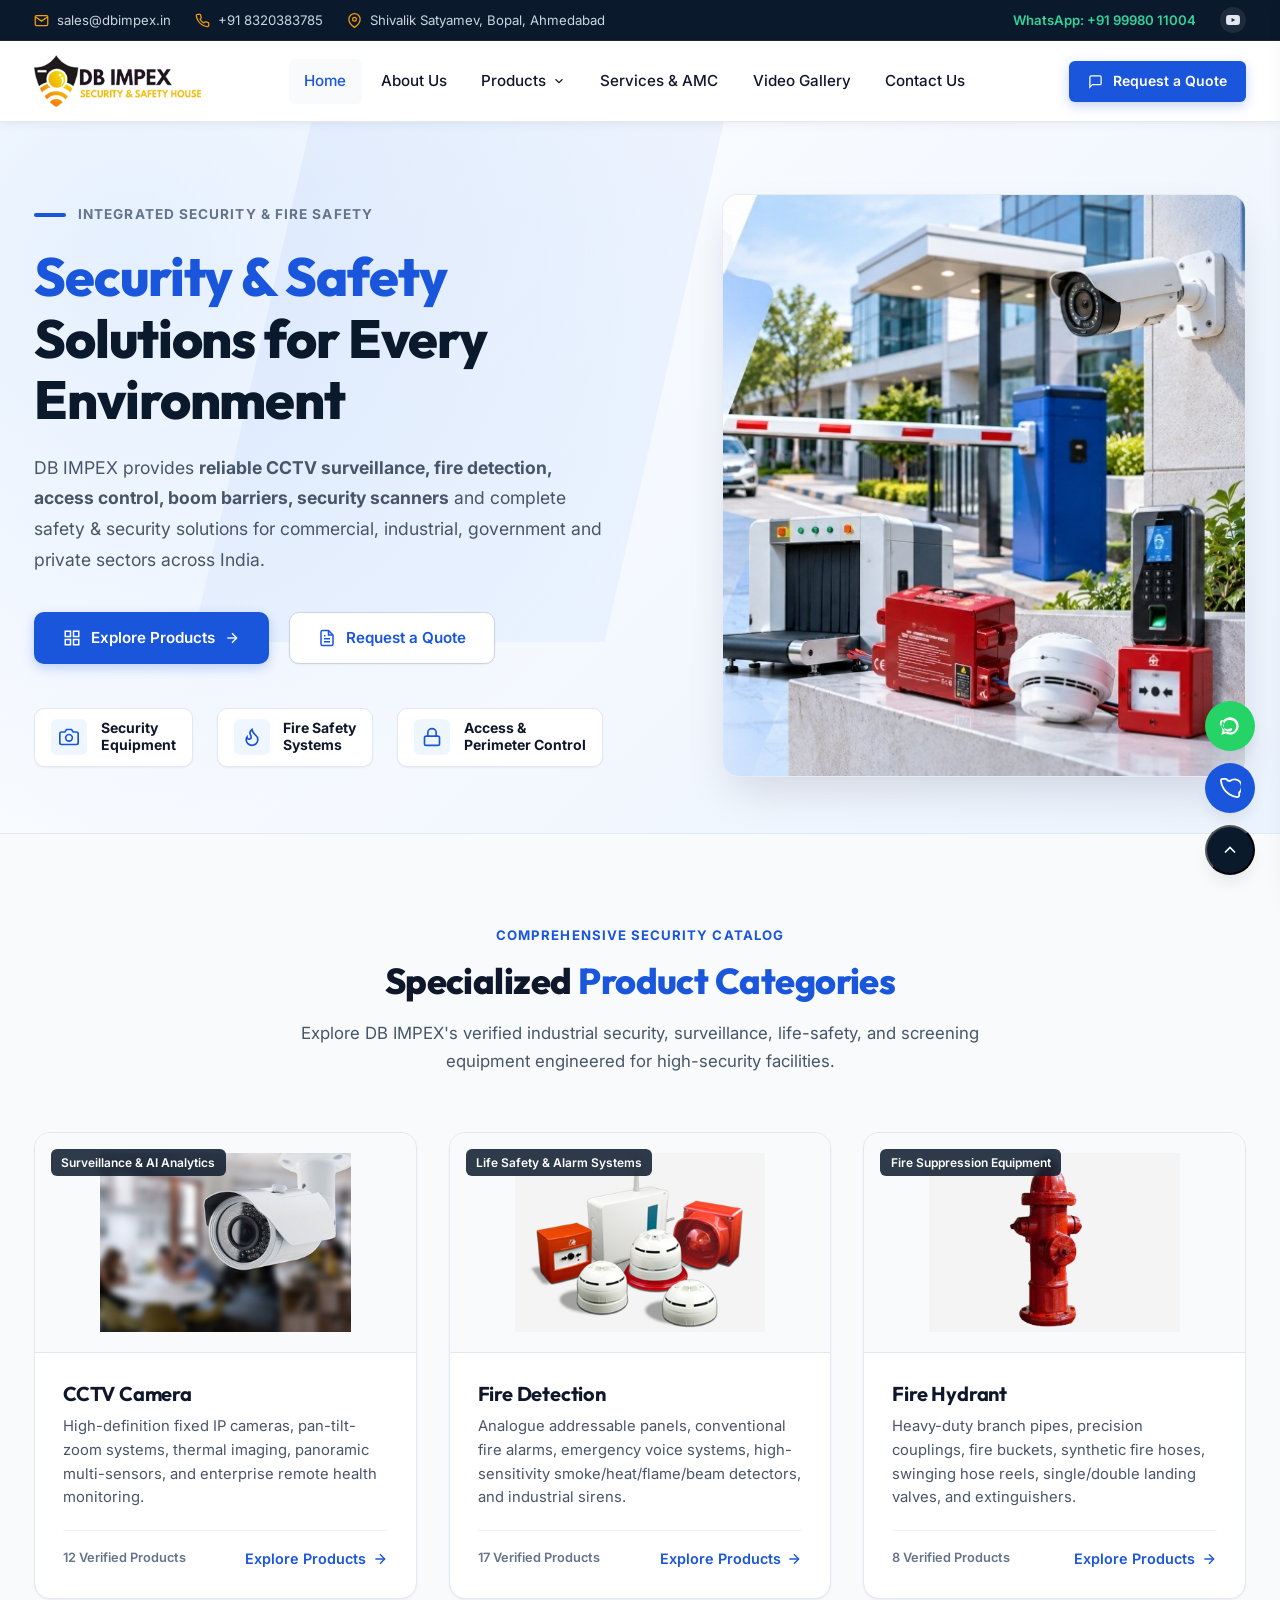
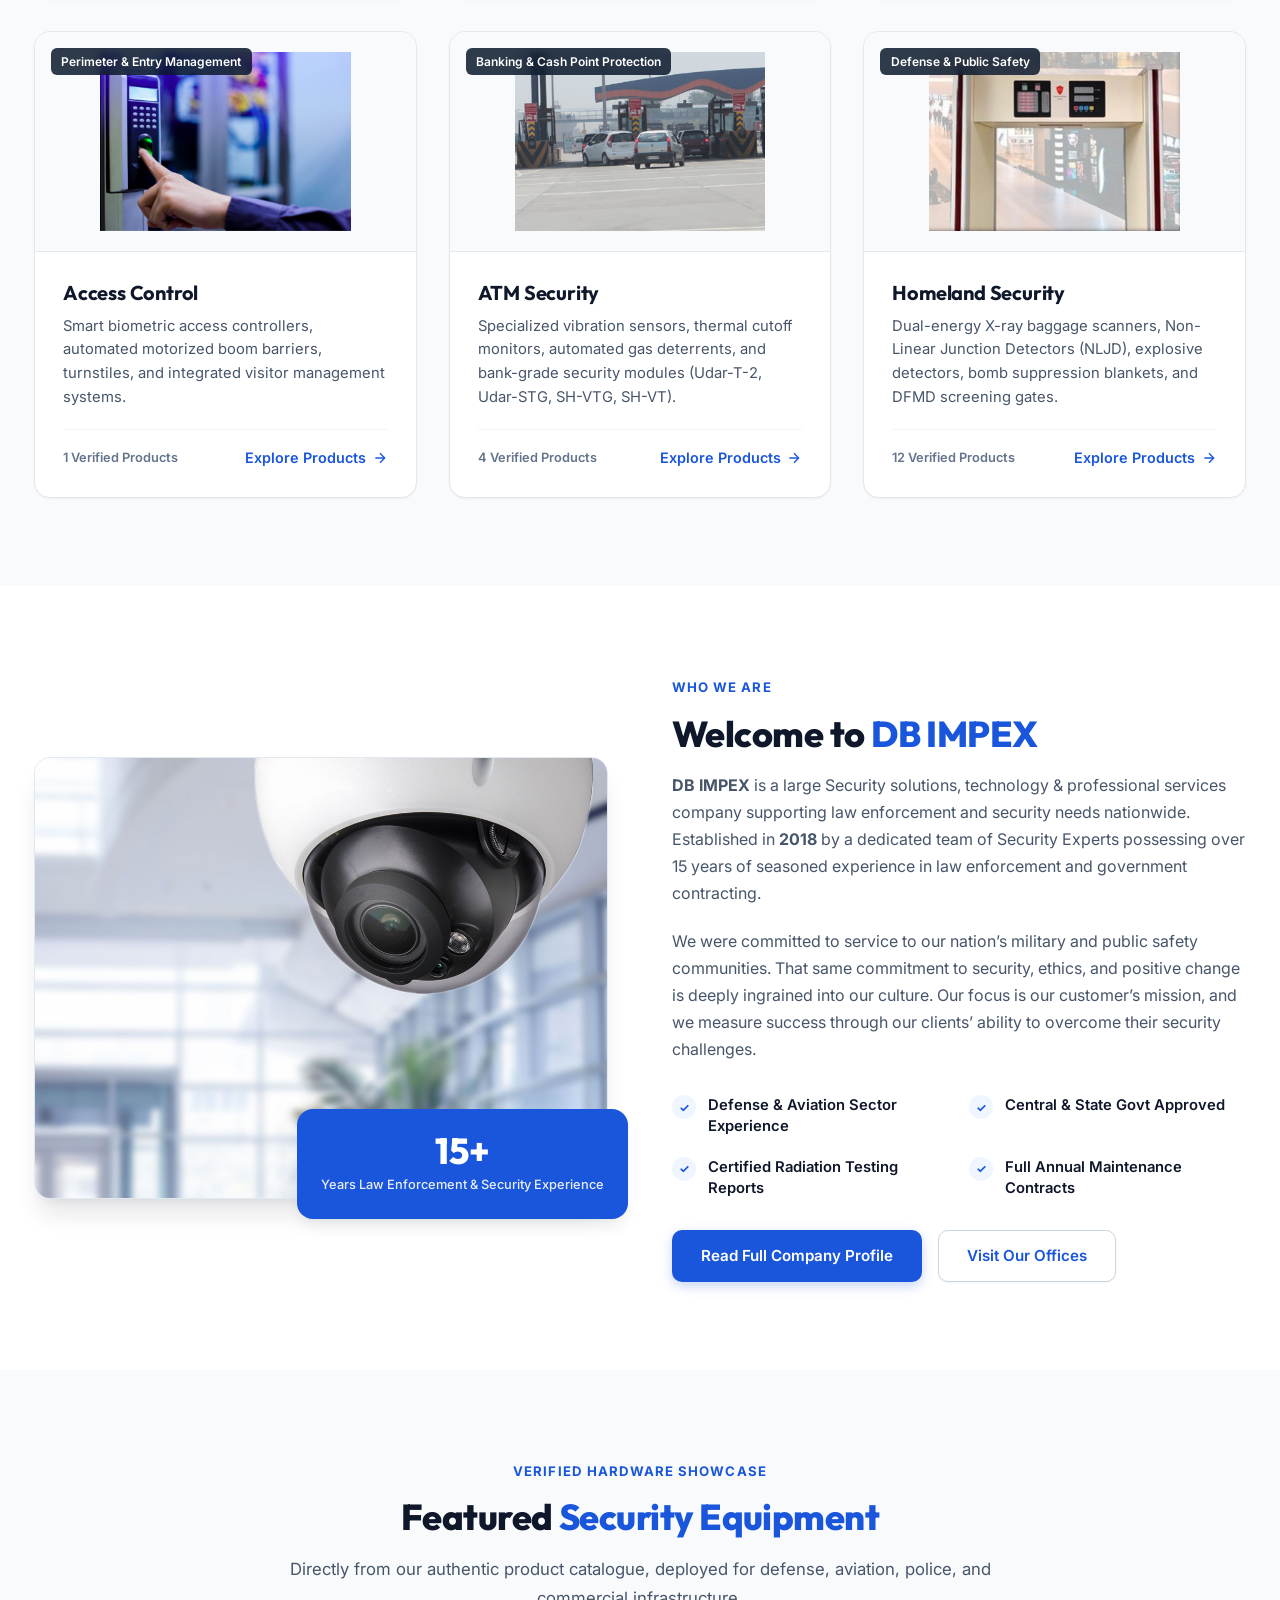
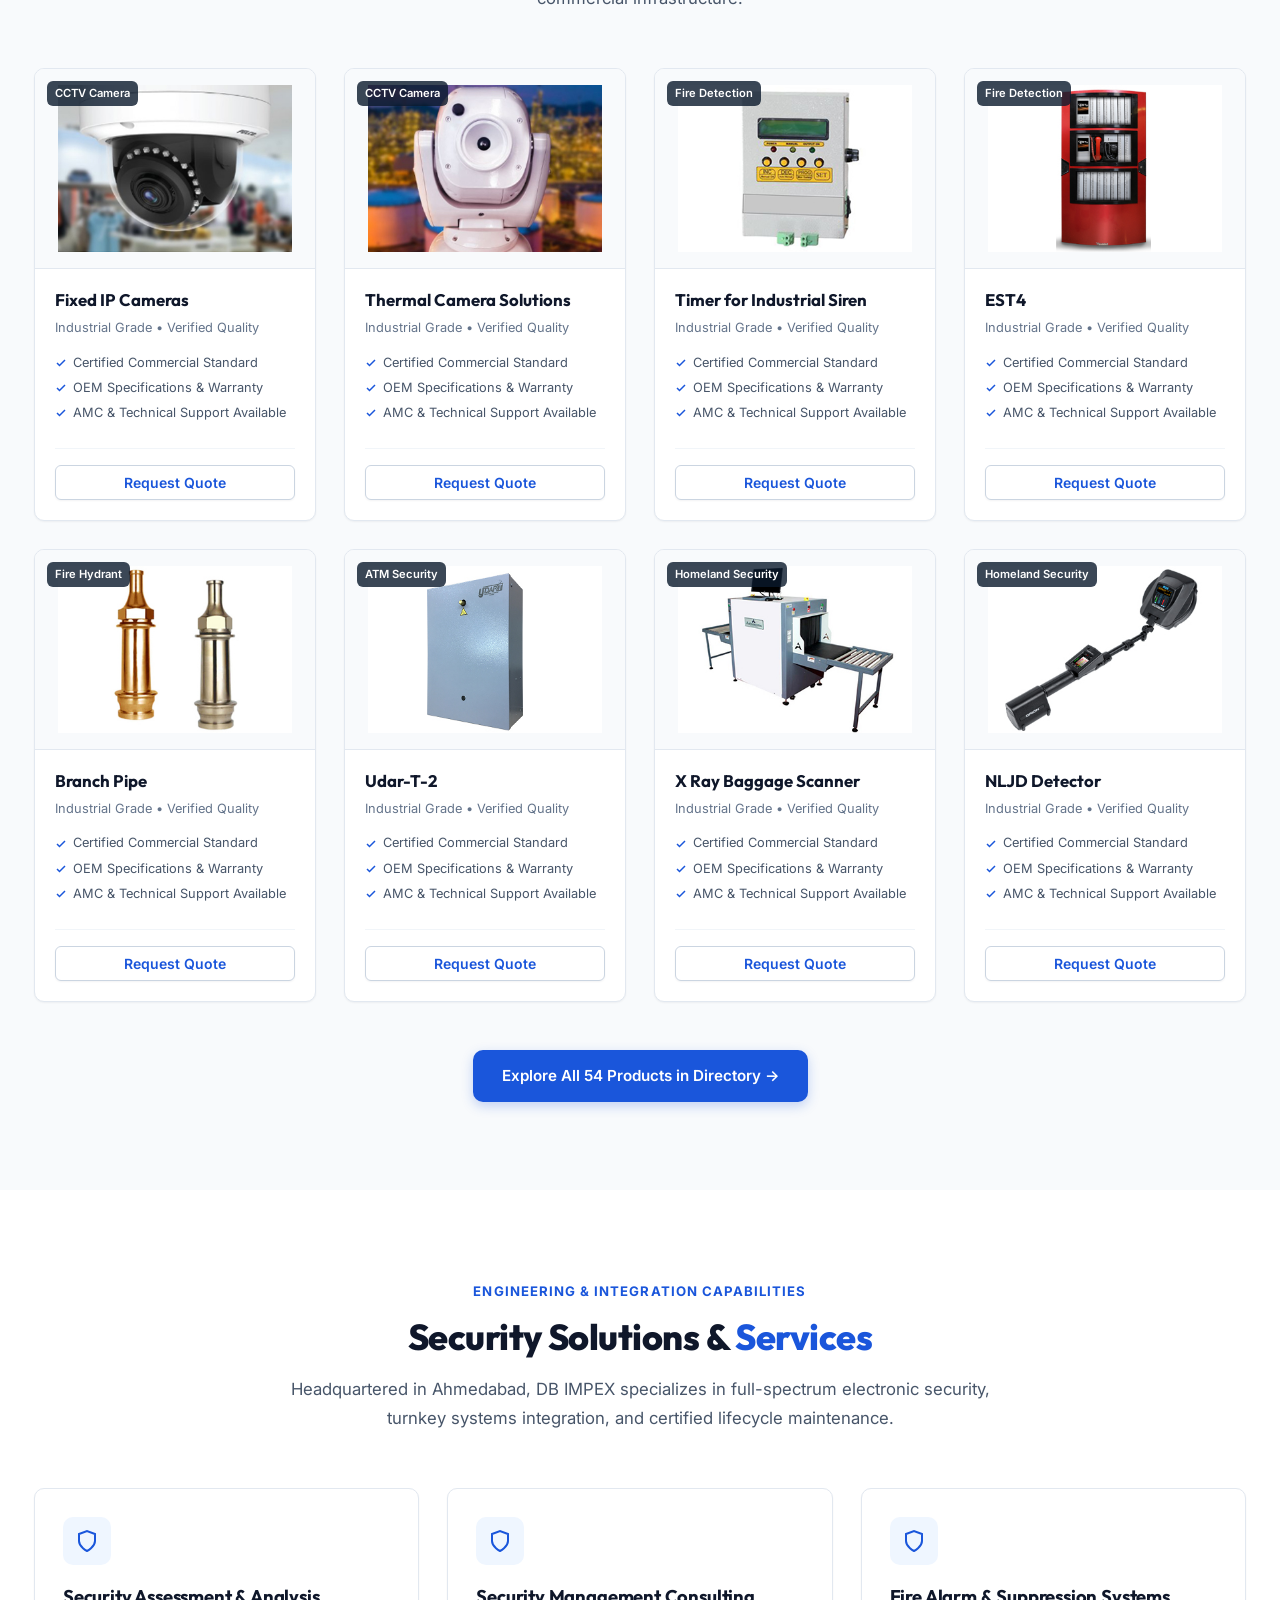
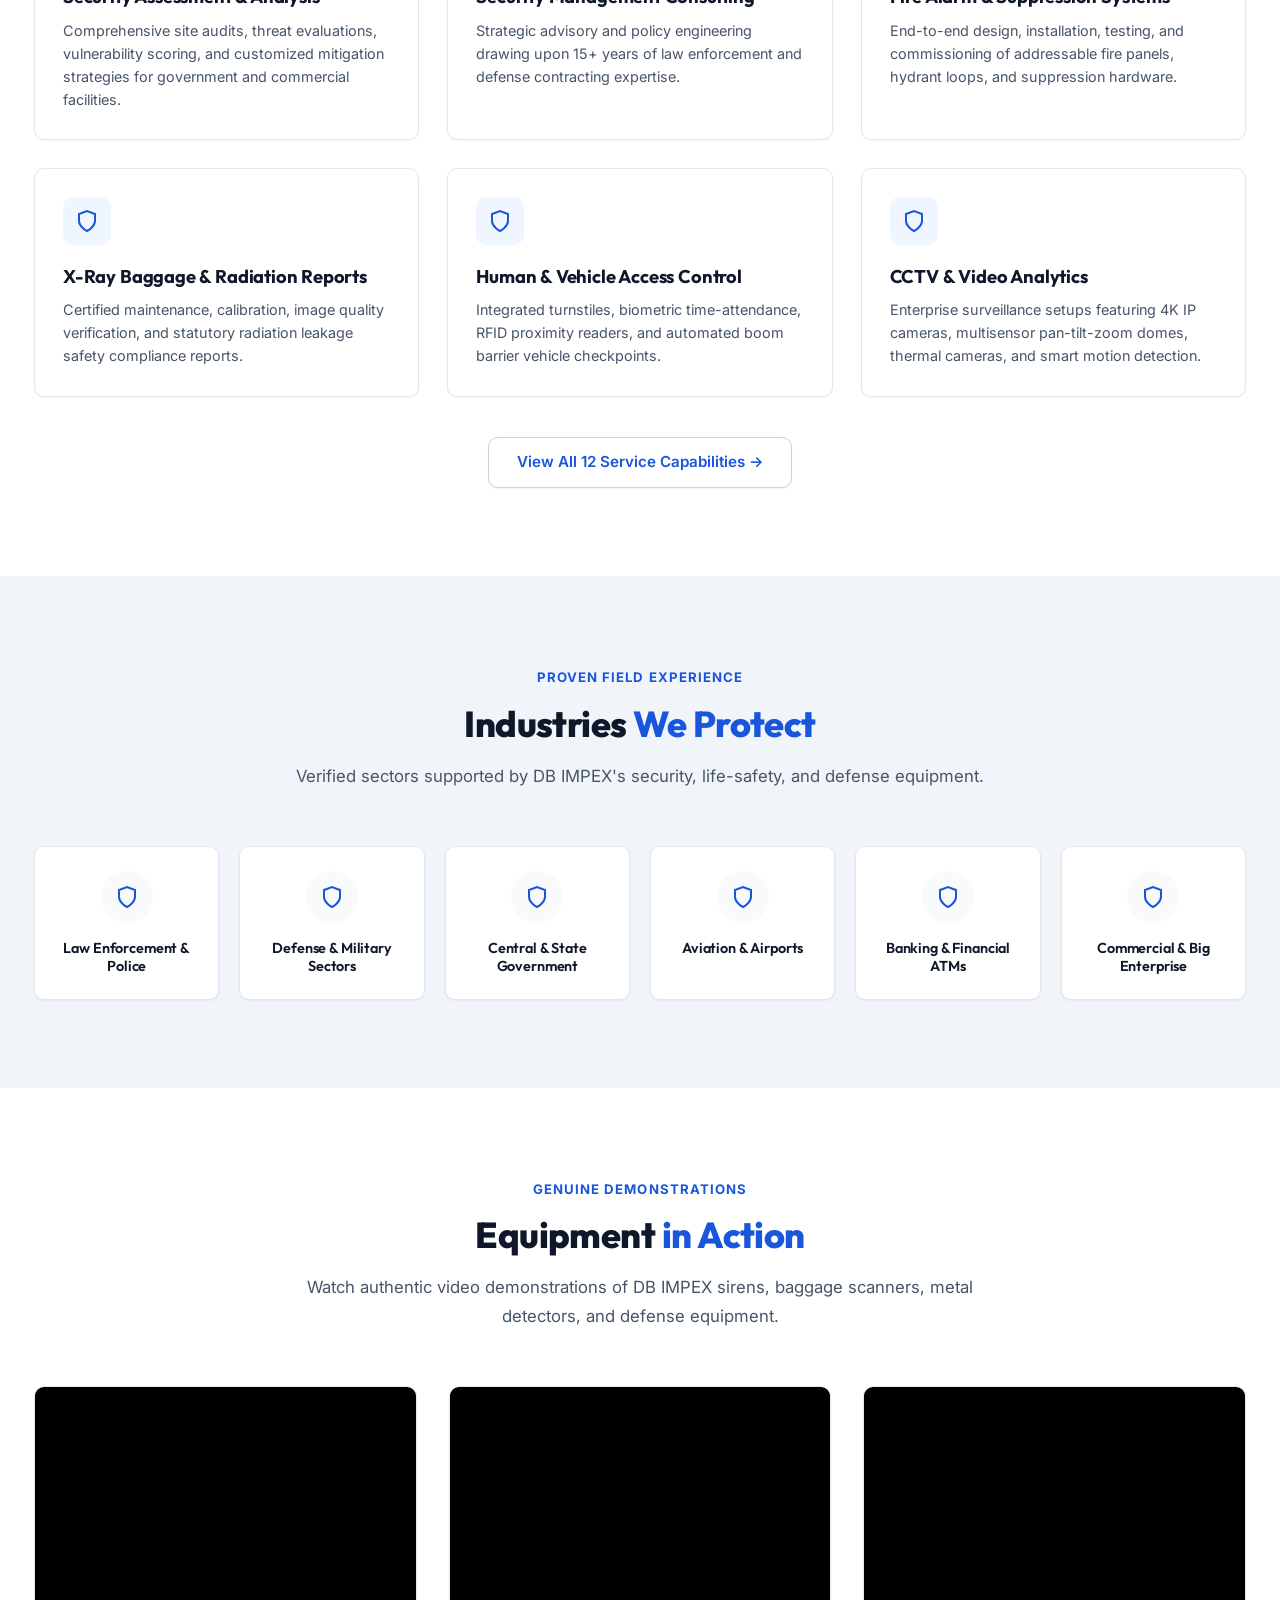
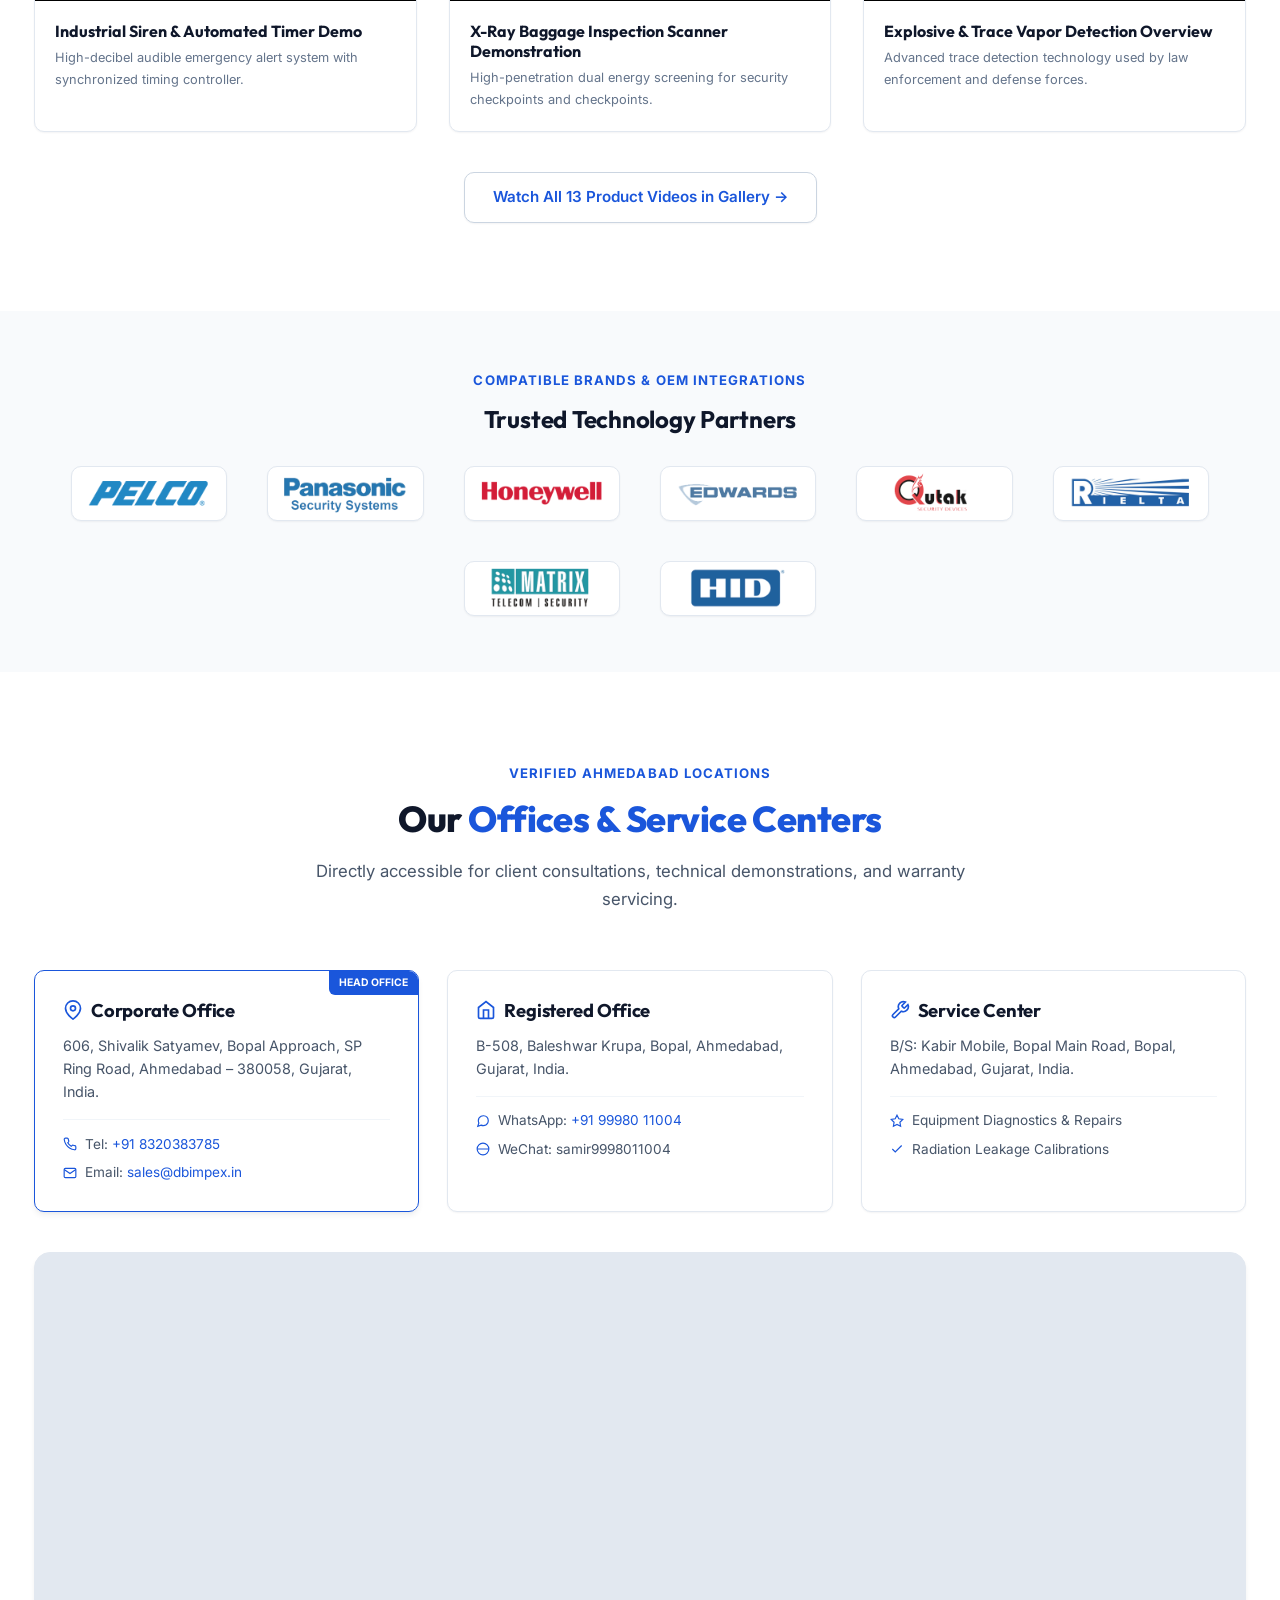
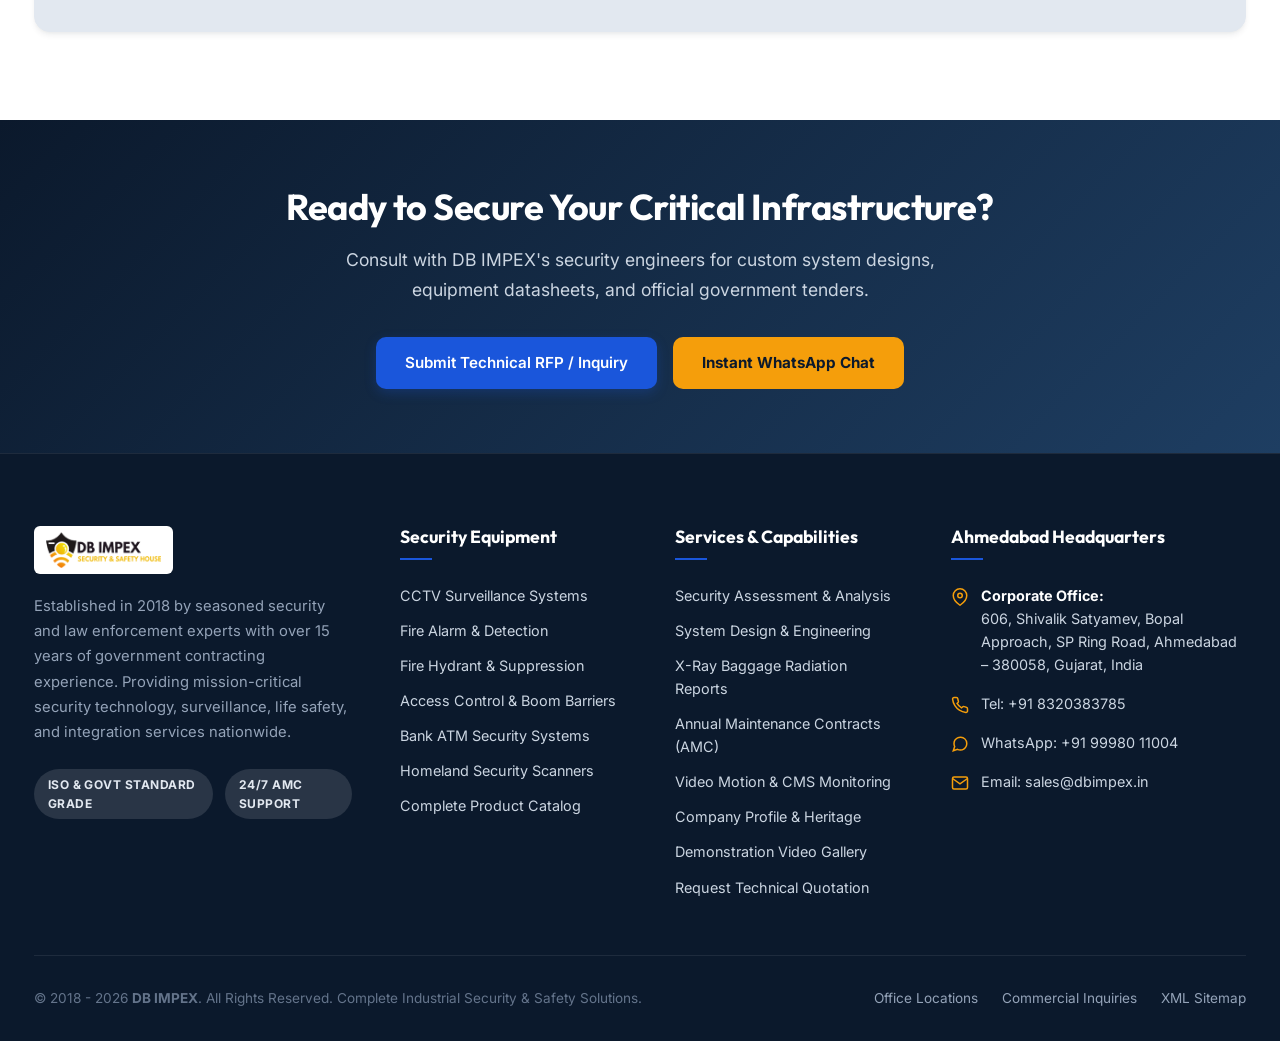
==== index.html @ 1ce736ca "Initial commit: Redesigned DB IMPEX production website with complete 54-product catalogue, services," ====
<!DOCTYPE html>
<html lang="en">
<head>
  <meta charset="utf-8">
  <meta name="viewport" content="width=device-width, initial-scale=1.0">
  <meta http-equiv="X-UA-Compatible" content="IE=edge">
  <title>DB IMPEX | Security & Safety Solutions for Every Environment</title>
  <meta name="description" content="DB IMPEX provides reliable CCTV surveillance, fire detection, access control, boom barriers, security scanners and complete safety & security solutions across India.">
  <meta name="keywords" content="DB Impex, Security and Safety Solutions, CCTV Camera, Fire Detection, Fire Hydrant, Access Control, ATM Security, Homeland Security, Baggage Scanner, Ahmedabad">
  <link rel="canonical" href="https://dbimpex.in/">

  <!-- Open Graph -->
  <meta property="og:title" content="DB IMPEX | Security & Safety Solutions for Every Environment">
  <meta property="og:description" content="DB IMPEX provides reliable CCTV surveillance, fire detection, access control, boom barriers, security scanners and complete safety & security solutions across India.">
  <meta property="og:type" content="website">
  <meta property="og:url" content="https://dbimpex.in/">
  <meta property="og:image" content="https://dbimpex.in/assets/images/favicon-512x512.png">

  <!-- Official Favicons -->
  <link rel="shortcut icon" href="favicon.ico" type="image/x-icon">
  <link rel="icon" type="image/png" sizes="32x32" href="assets/images/favicon-32x32.png">
  <link rel="icon" type="image/png" sizes="16x16" href="assets/images/favicon-16x16.png">
  <link rel="icon" type="image/png" sizes="192x192" href="assets/images/favicon-192x192.png">
  <link rel="apple-touch-icon" sizes="180x180" href="assets/images/apple-touch-icon.png">

  <!-- Core Styles -->
  <link rel="stylesheet" href="assets/css/style.css">

  <!-- Schema.org Structured Data -->
  <script type="application/ld+json">
  {
    "@context": "https://schema.org",
    "@type": "SecurityService",
    "name": "DB IMPEX",
    "image": "https://dbimpex.in/assets/images/db-impex-logo.png",
    "url": "https://dbimpex.in/",
    "telephone": "+918320383785",
    "email": "sales@dbimpex.in",
    "address": {
      "@type": "PostalAddress",
      "streetAddress": "606, Shivalik Satyamev, Bopal Approach, SP Ring Road",
      "addressLocality": "Ahmedabad",
      "addressRegion": "Gujarat",
      "postalCode": "380058",
      "addressCountry": "IN"
    },
    "sameAs": [
      "https://www.youtube.com/channel/UCGA_NkZcM_EIrCE6m0U77zg"
    ]
  }
  </script>
</head>
<body>

    <!-- Top Bar -->
    <div class="top-bar">
      <div class="container top-bar-inner">
        <div class="top-bar-left">
          <div class="top-info-item">
            <svg width="15" height="15" viewBox="0 0 24 24" fill="none" stroke="currentColor" stroke-width="2"><path d="M4 4h16c1.1 0 2 .9 2 2v12c0 1.1-.9 2-2 2H4c-1.1 0-2-.9-2-2V6c0-1.1.9-2 2-2z"></path><polyline points="22,6 12,13 2,6"></polyline></svg>
            <a href="mailto:sales@dbimpex.in">sales@dbimpex.in</a>
          </div>
          <div class="top-info-item">
            <svg width="15" height="15" viewBox="0 0 24 24" fill="none" stroke="currentColor" stroke-width="2"><path d="M22 16.92v3a2 2 0 0 1-2.18 2 19.79 19.79 0 0 1-8.63-3.07 19.5 19.5 0 0 1-6-6 19.79 19.79 0 0 1-3.07-8.67A2 2 0 0 1 4.11 2h3a2 2 0 0 1 2 1.72 12.84 12.84 0 0 0 .7 2.81 2 2 0 0 1-.45 2.11L8.09 9.91a16 16 0 0 0 6 6l1.27-1.27a2 2 0 0 1 2.11-.45 12.84 12.84 0 0 0 2.81.7A2 2 0 0 1 22 16.92z"></path></svg>
            <a href="tel:+918320383785">+91 8320383785</a>
          </div>
          <div class="top-info-item">
            <svg width="15" height="15" viewBox="0 0 24 24" fill="none" stroke="currentColor" stroke-width="2"><path d="M21 10c0 7-9 13-9 13s-9-6-9-13a9 9 0 0 1 18 0z"></path><circle cx="12" cy="10" r="3"></circle></svg>
            <span>Shivalik Satyamev, Bopal, Ahmedabad</span>
          </div>
        </div>
        <div class="top-bar-right">
          <div class="top-info-item">
            <a href="https://wa.me/919998011004" target="_blank" rel="noopener" style="display:inline-flex;align-items:center;gap:0.35rem;color:#34D399;font-weight:600;">
              <span>WhatsApp: +91 99980 11004</span>
            </a>
          </div>
          <div class="top-social-links">
            <a href="https://www.youtube.com/channel/UCGA_NkZcM_EIrCE6m0U77zg" target="_blank" rel="noopener" title="YouTube Channel" aria-label="YouTube">
              <svg width="14" height="14" viewBox="0 0 24 24" fill="currentColor"><path d="M23.498 6.186a3.016 3.016 0 0 0-2.122-2.136C19.505 3.545 12 3.545 12 3.545s-7.505 0-9.377.505A3.017 3.017 0 0 0 .502 6.186C0 8.07 0 12 0 12s0 3.93.502 5.814a3.016 3.016 0 0 0 2.122 2.136c1.871.505 9.376.505 9.376.505s7.505 0 9.377-.505a3.015 3.015 0 0 0 2.122-2.136C24 15.93 24 12 24 12s0-3.93-.502-5.814zM9.545 15.568V8.432L15.818 12l-6.273 3.568z"/></svg>
            </a>
          </div>
        </div>
      </div>
    </div>

    <!-- Main Navigation Header -->
    <header class="site-header">
      <div class="container header-container">
        <a href="index.html" class="site-logo" aria-label="DB IMPEX Homepage">
          <img src="assets/images/db-impex-logo.png" alt="DB IMPEX - Security & Safety House Logo">
        </a>

        <nav class="main-nav" aria-label="Primary Navigation">
          <div class="nav-item active">
            <a href="index.html" class="nav-link">Home</a>
          </div>
          <div class="nav-item ">
            <a href="about-us.html" class="nav-link">About Us</a>
          </div>

          <!-- Products Dropdown -->
          <div class="nav-item ">
            <a href="products.html" class="nav-link">
              Products
              <svg class="chevron" width="14" height="14" viewBox="0 0 24 24" fill="none" stroke="currentColor" stroke-width="2"><polyline points="6 9 12 15 18 9"></polyline></svg>
            </a>
            <div class="dropdown-menu">
              <a href="cctv-camera.html" class="dropdown-item">
                <div class="item-icon">
                  <svg width="16" height="16" viewBox="0 0 24 24" fill="none" stroke="currentColor" stroke-width="2"><path d="M23 19a2 2 0 0 1-2 2H3a2 2 0 0 1-2-2V8a2 2 0 0 1 2-2h4l2-3h6l2 3h4a2 2 0 0 1 2 2z"></path><circle cx="12" cy="13" r="4"></circle></svg>
                </div>
                <div class="item-info">
                  <span class="item-title">CCTV Camera</span>
                  <span class="item-count">12 Industrial Models</span>
                </div>
              </a>
              <a href="fire-detection.html" class="dropdown-item">
                <div class="item-icon">
                  <svg width="16" height="16" viewBox="0 0 24 24" fill="none" stroke="currentColor" stroke-width="2"><path d="M8.5 14.5A2.5 2.5 0 0 0 11 12c0-1.38-.5-2-1-3-1.072-2.143-.224-4.054 2-6 .5 2.5 2 4.9 4 6.5 2 1.6 3 3.5 3 5.5a7 7 0 1 1-14 0c0-1.153.433-2.294 1-3a2.5 2.5 0 0 0 2.5 2.5z"></path></svg>
                </div>
                <div class="item-info">
                  <span class="item-title">Fire Detection</span>
                  <span class="item-count">17 Alarm & Detector Systems</span>
                </div>
              </a>
              <a href="fire-hydrant.html" class="dropdown-item">
                <div class="item-icon">
                  <svg width="16" height="16" viewBox="0 0 24 24" fill="none" stroke="currentColor" stroke-width="2"><path d="M12 2v20M17 5H9.5a3.5 3.5 0 0 0 0 7h5a3.5 3.5 0 0 1 0 7H6"></path></svg>
                </div>
                <div class="item-info">
                  <span class="item-title">Fire Hydrant</span>
                  <span class="item-count">8 Valves, Hoses & Pipes</span>
                </div>
              </a>
              <a href="access-control.html" class="dropdown-item">
                <div class="item-icon">
                  <svg width="16" height="16" viewBox="0 0 24 24" fill="none" stroke="currentColor" stroke-width="2"><rect x="3" y="11" width="18" height="11" rx="2" ry="2"></rect><path d="M7 11V7a5 5 0 0 1 10 0v4"></path></svg>
                </div>
                <div class="item-info">
                  <span class="item-title">Access Control & Boom Barrier</span>
                  <span class="item-count">Perimeter & Gate Systems</span>
                </div>
              </a>
              <a href="atm-security.html" class="dropdown-item">
                <div class="item-icon">
                  <svg width="16" height="16" viewBox="0 0 24 24" fill="none" stroke="currentColor" stroke-width="2"><rect x="2" y="4" width="20" height="16" rx="2"></rect><line x1="12" y1="8" x2="12" y2="16"></line><line x1="8" y1="12" x2="16" y2="12"></line></svg>
                </div>
                <div class="item-info">
                  <span class="item-title">ATM Security</span>
                  <span class="item-count">4 Udar & Gas Deterrent Systems</span>
                </div>
              </a>
              <a href="homeland-security.html" class="dropdown-item">
                <div class="item-icon">
                  <svg width="16" height="16" viewBox="0 0 24 24" fill="none" stroke="currentColor" stroke-width="2"><polygon points="12 2 2 7 12 12 22 7 12 2"></polygon><polyline points="2 17 12 22 22 17"></polyline><polyline points="2 12 12 17 22 12"></polyline></svg>
                </div>
                <div class="item-info">
                  <span class="item-title">Homeland Security</span>
                  <span class="item-count">12 Scanners & Detection Devices</span>
                </div>
              </a>
              <div style="border-top:1px solid #E2E8F0; margin-top:0.5rem; padding-top:0.5rem;">
                <a href="products.html" style="font-size:0.85rem; font-weight:700; color:#1A56DB; display:block; padding:0.5rem 1rem;">
                  View Full Product Directory →
                </a>
              </div>
            </div>
          </div>

          <div class="nav-item ">
            <a href="services.html" class="nav-link">Services & AMC</a>
          </div>
          <div class="nav-item ">
            <a href="gallery.html" class="nav-link">Video Gallery</a>
          </div>
          <div class="nav-item ">
            <a href="contact-us.html" class="nav-link">Contact Us</a>
          </div>
        </nav>

        <div class="header-actions">
          <a href="enquiry-now.html" class="btn btn-primary btn-sm open-quote-modal" data-product="General Product Inquiry">
            <svg width="15" height="15" viewBox="0 0 24 24" fill="none" stroke="currentColor" stroke-width="2"><path d="M21 15a2 2 0 0 1-2 2H7l-4 4V5a2 2 0 0 1 2-2h14a2 2 0 0 1 2 2z"></path></svg>
            Request a Quote
          </a>
          <button class="mobile-menu-toggle" aria-label="Toggle mobile menu">
            <svg width="24" height="24" viewBox="0 0 24 24" fill="none" stroke="currentColor" stroke-width="2"><line x1="3" y1="12" x2="21" y2="12"></line><line x1="3" y1="6" x2="21" y2="6"></line><line x1="3" y1="18" x2="21" y2="18"></line></svg>
          </button>
        </div>
      </div>
    </header>

    <!-- Mobile Drawer -->
    <div class="mobile-drawer-overlay"></div>
    <div class="mobile-nav-drawer">
      <div class="drawer-header">
        <img src="assets/images/db-impex-logo.png" alt="DB IMPEX Logo">
        <button class="drawer-close" aria-label="Close menu">&times;</button>
      </div>
      <div class="mobile-nav-list">
        <a href="index.html" class="mobile-nav-link">Home</a>
        <a href="about-us.html" class="mobile-nav-link">About Us</a>
        <div>
          <a href="#" class="mobile-nav-link mobile-submenu-toggle">
            Products
            <svg width="14" height="14" viewBox="0 0 24 24" fill="none" stroke="currentColor" stroke-width="2"><polyline points="6 9 12 15 18 9"></polyline></svg>
          </a>
          <div class="mobile-submenu">
            <a href="products.html">All Products Catalog</a>
            <a href="cctv-camera.html">CCTV Camera (12)</a>
            <a href="fire-detection.html">Fire Detection (17)</a>
            <a href="fire-hydrant.html">Fire Hydrant (8)</a>
            <a href="access-control.html">Access Control & Boom Barriers</a>
            <a href="atm-security.html">ATM Security (4)</a>
            <a href="homeland-security.html">Homeland Security (12)</a>
          </div>
        </div>
        <a href="services.html" class="mobile-nav-link">Services & AMC</a>
        <a href="gallery.html" class="mobile-nav-link">Video Gallery</a>
        <a href="contact-us.html" class="mobile-nav-link">Contact Us</a>
        <a href="enquiry-now.html" class="mobile-nav-link" style="color:var(--brand-blue);font-weight:700;">Enquiry Now</a>
      </div>
      <div style="margin-top:auto; padding-top:1.5rem; border-top:1px solid #E2E8F0;">
        <p style="font-size:0.85rem; color:#64748B; margin-bottom:0.75rem;">Need immediate assistance?</p>
        <a href="tel:+918320383785" class="btn btn-secondary btn-sm" style="width:100%; margin-bottom:0.5rem;">Call: +91 8320383785</a>
        <a href="https://wa.me/919998011004" class="btn btn-accent btn-sm" style="width:100%;" target="_blank">Chat on WhatsApp</a>
      </div>
    </div>
    
    <!-- Clean Corporate Hero Section -->
    <section class="hero-section-clean">
      <div class="container hero-grid-clean">
        <div class="hero-content-clean">
          <div class="hero-tag-wrap">
            <div class="hero-tag-bar"></div>
            <span class="hero-tag-text">INTEGRATED SECURITY & FIRE SAFETY</span>
          </div>
          <h1 class="hero-title-clean">
            <span class="blue-highlight">Security & Safety</span> Solutions for Every Environment
          </h1>
          <p class="hero-subtitle-clean">
            DB IMPEX provides <strong>reliable CCTV surveillance, fire detection, access control, boom barriers, security scanners</strong> and complete safety & security solutions for commercial, industrial, government and private sectors across India.
          </p>
          <div class="hero-actions-clean">
            <a href="products.html" class="btn btn-primary">
              <svg width="18" height="18" viewBox="0 0 24 24" fill="none" stroke="currentColor" stroke-width="2"><rect x="3" y="3" width="7" height="7"></rect><rect x="14" y="3" width="7" height="7"></rect><rect x="14" y="14" width="7" height="7"></rect><rect x="3" y="14" width="7" height="7"></rect></svg>
              Explore Products
              <svg width="16" height="16" viewBox="0 0 24 24" fill="none" stroke="currentColor" stroke-width="2"><line x1="5" y1="12" x2="19" y2="12"></line><polyline points="12 5 19 12 12 19"></polyline></svg>
            </a>
            <a href="enquiry-now.html" class="btn btn-secondary open-quote-modal" data-product="General Inquiry">
              <svg width="18" height="18" viewBox="0 0 24 24" fill="none" stroke="currentColor" stroke-width="2"><path d="M14 2H6a2 2 0 0 0-2 2v16a2 2 0 0 0 2 2h12a2 2 0 0 0 2-2V8z"></path><polyline points="14 2 14 8 20 8"></polyline><line x1="16" y1="13" x2="8" y2="13"></line><line x1="16" y1="17" x2="8" y2="17"></line><polyline points="10 9 9 9 8 9"></polyline></svg>
              Request a Quote
            </a>
          </div>

          <!-- Bottom Feature Badges matching user image -->
          <div class="hero-features-bar">
            <a href="cctv-camera.html" class="hero-feature-pill">
              <div class="hero-feature-icon">
                <svg width="20" height="20" viewBox="0 0 24 24" fill="none" stroke="currentColor" stroke-width="2"><path d="M23 19a2 2 0 0 1-2 2H3a2 2 0 0 1-2-2V8a2 2 0 0 1 2-2h4l2-3h6l2 3h4a2 2 0 0 1 2 2z"></path><circle cx="12" cy="13" r="4"></circle></svg>
              </div>
              <div class="hero-feature-text">Security<br>Equipment</div>
            </a>
            <a href="fire-detection.html" class="hero-feature-pill">
              <div class="hero-feature-icon">
                <svg width="20" height="20" viewBox="0 0 24 24" fill="none" stroke="currentColor" stroke-width="2"><path d="M8.5 14.5A2.5 2.5 0 0 0 11 12c0-1.38-.5-2-1-3-1.072-2.143-.224-4.054 2-6 .5 2.5 2 4.9 4 6.5 2 1.6 3 3.5 3 5.5a7 7 0 1 1-14 0c0-1.153.433-2.294 1-3a2.5 2.5 0 0 0 2.5 2.5z"></path></svg>
              </div>
              <div class="hero-feature-text">Fire Safety<br>Systems</div>
            </a>
            <a href="access-control.html" class="hero-feature-pill">
              <div class="hero-feature-icon">
                <svg width="20" height="20" viewBox="0 0 24 24" fill="none" stroke="currentColor" stroke-width="2"><rect x="3" y="11" width="18" height="11" rx="2" ry="2"></rect><path d="M7 11V7a5 5 0 0 1 10 0v4"></path></svg>
              </div>
              <div class="hero-feature-text">Access &<br>Perimeter Control</div>
            </a>
          </div>
        </div>

        <div class="hero-media-wrapper-clean">
          <img src="assets/images/hero-equipment.jpg" alt="DB IMPEX Integrated Security and Safety Solutions">
        </div>
      </div>
    </section>
    
    <!-- Core Product Categories -->
    <section class="section section-bg-light" id="categories">
      <div class="container">
        <div class="section-header">
          <span class="section-tag">COMPREHENSIVE SECURITY CATALOG</span>
          <h2 class="section-title">Specialized <span class="highlight">Product Categories</span></h2>
          <p class="section-desc">
            Explore DB IMPEX's verified industrial security, surveillance, life-safety, and screening equipment engineered for high-security facilities.
          </p>
        </div>

        <div class="category-grid">
    
          <div class="category-card">
            <div class="category-img-box">
              <span class="category-tag-badge">Surveillance & AI Analytics</span>
              <img src="assets/images/images_pro-1.jpg" alt="CCTV Camera" loading="lazy">
            </div>
            <div class="category-card-body">
              <h3 class="category-card-title">CCTV Camera</h3>
              <p class="category-card-desc">High-definition fixed IP cameras, pan-tilt-zoom systems, thermal imaging, panoramic multi-sensors, and enterprise remote health monitoring.</p>
              <div class="category-card-footer">
                <span class="category-count">12 Verified Products</span>
                <a href="cctv-camera.html" class="category-arrow-link">
                  Explore Products
                  <svg width="16" height="16" viewBox="0 0 24 24" fill="none" stroke="currentColor" stroke-width="2"><line x1="5" y1="12" x2="19" y2="12"></line><polyline points="12 5 19 12 12 19"></polyline></svg>
                </a>
              </div>
            </div>
          </div>
        
          <div class="category-card">
            <div class="category-img-box">
              <span class="category-tag-badge">Life Safety & Alarm Systems</span>
              <img src="assets/images/images_pro-2.jpg" alt="Fire Detection" loading="lazy">
            </div>
            <div class="category-card-body">
              <h3 class="category-card-title">Fire Detection</h3>
              <p class="category-card-desc">Analogue addressable panels, conventional fire alarms, emergency voice systems, high-sensitivity smoke/heat/flame/beam detectors, and industrial sirens.</p>
              <div class="category-card-footer">
                <span class="category-count">17 Verified Products</span>
                <a href="fire-detection.html" class="category-arrow-link">
                  Explore Products
                  <svg width="16" height="16" viewBox="0 0 24 24" fill="none" stroke="currentColor" stroke-width="2"><line x1="5" y1="12" x2="19" y2="12"></line><polyline points="12 5 19 12 12 19"></polyline></svg>
                </a>
              </div>
            </div>
          </div>
        
          <div class="category-card">
            <div class="category-img-box">
              <span class="category-tag-badge">Fire Suppression Equipment</span>
              <img src="assets/images/images_pro-3.jpg" alt="Fire Hydrant" loading="lazy">
            </div>
            <div class="category-card-body">
              <h3 class="category-card-title">Fire Hydrant</h3>
              <p class="category-card-desc">Heavy-duty branch pipes, precision couplings, fire buckets, synthetic fire hoses, swinging hose reels, single/double landing valves, and extinguishers.</p>
              <div class="category-card-footer">
                <span class="category-count">8 Verified Products</span>
                <a href="fire-hydrant.html" class="category-arrow-link">
                  Explore Products
                  <svg width="16" height="16" viewBox="0 0 24 24" fill="none" stroke="currentColor" stroke-width="2"><line x1="5" y1="12" x2="19" y2="12"></line><polyline points="12 5 19 12 12 19"></polyline></svg>
                </a>
              </div>
            </div>
          </div>
        
          <div class="category-card">
            <div class="category-img-box">
              <span class="category-tag-badge">Perimeter & Entry Management</span>
              <img src="assets/images/images_pro-4.jpg" alt="Access Control" loading="lazy">
            </div>
            <div class="category-card-body">
              <h3 class="category-card-title">Access Control</h3>
              <p class="category-card-desc">Smart biometric access controllers, automated motorized boom barriers, turnstiles, and integrated visitor management systems.</p>
              <div class="category-card-footer">
                <span class="category-count">1 Verified Products</span>
                <a href="access-control.html" class="category-arrow-link">
                  Explore Products
                  <svg width="16" height="16" viewBox="0 0 24 24" fill="none" stroke="currentColor" stroke-width="2"><line x1="5" y1="12" x2="19" y2="12"></line><polyline points="12 5 19 12 12 19"></polyline></svg>
                </a>
              </div>
            </div>
          </div>
        
          <div class="category-card">
            <div class="category-img-box">
              <span class="category-tag-badge">Banking & Cash Point Protection</span>
              <img src="assets/images/images_pro-5.jpg" alt="ATM Security" loading="lazy">
            </div>
            <div class="category-card-body">
              <h3 class="category-card-title">ATM Security</h3>
              <p class="category-card-desc">Specialized vibration sensors, thermal cutoff monitors, automated gas deterrents, and bank-grade security modules (Udar-T-2, Udar-STG, SH-VTG, SH-VT).</p>
              <div class="category-card-footer">
                <span class="category-count">4 Verified Products</span>
                <a href="atm-security.html" class="category-arrow-link">
                  Explore Products
                  <svg width="16" height="16" viewBox="0 0 24 24" fill="none" stroke="currentColor" stroke-width="2"><line x1="5" y1="12" x2="19" y2="12"></line><polyline points="12 5 19 12 12 19"></polyline></svg>
                </a>
              </div>
            </div>
          </div>
        
          <div class="category-card">
            <div class="category-img-box">
              <span class="category-tag-badge">Defense & Public Safety</span>
              <img src="assets/images/images_pro-6.jpg" alt="Homeland Security" loading="lazy">
            </div>
            <div class="category-card-body">
              <h3 class="category-card-title">Homeland Security</h3>
              <p class="category-card-desc">Dual-energy X-ray baggage scanners, Non-Linear Junction Detectors (NLJD), explosive detectors, bomb suppression blankets, and DFMD screening gates.</p>
              <div class="category-card-footer">
                <span class="category-count">12 Verified Products</span>
                <a href="homeland-security.html" class="category-arrow-link">
                  Explore Products
                  <svg width="16" height="16" viewBox="0 0 24 24" fill="none" stroke="currentColor" stroke-width="2"><line x1="5" y1="12" x2="19" y2="12"></line><polyline points="12 5 19 12 12 19"></polyline></svg>
                </a>
              </div>
            </div>
          </div>
        
        </div>
      </div>
    </section>
    
    <!-- About DB IMPEX Preview -->
    <section class="section">
      <div class="container">
        <div class="about-grid">
          <div class="about-visual">
            <div class="about-img-main">
              <img src="assets/images/images_slider_slider-2.jpg" alt="DB IMPEX Surveillance Systems Installation">
            </div>
            <div class="about-experience-badge">
              <div class="years">15+</div>
              <div class="text">Years Law Enforcement & Security Experience</div>
            </div>
          </div>

          <div class="about-text">
            <span class="section-tag">WHO WE ARE</span>
            <h2 class="section-title">Welcome to <span class="highlight">DB IMPEX</span></h2>
            <p style="margin-bottom:1.25rem;">
              <strong>DB IMPEX</strong> is a large Security solutions, technology & professional services company supporting law enforcement and security needs nationwide. Established in <strong>2018</strong> by a dedicated team of Security Experts possessing over 15 years of seasoned experience in law enforcement and government contracting.
            </p>
            <p style="margin-bottom:1.5rem;">
              We were committed to service to our nation’s military and public safety communities. That same commitment to security, ethics, and positive change is deeply ingrained into our culture. Our focus is our customer’s mission, and we measure success through our clients’ ability to overcome their security challenges.
            </p>

            <div class="about-feature-list">
              <div class="about-feature-item">
                <div class="check-icon">&#10003;</div>
                <p>Defense & Aviation Sector Experience</p>
              </div>
              <div class="about-feature-item">
                <div class="check-icon">&#10003;</div>
                <p>Central & State Govt Approved</p>
              </div>
              <div class="about-feature-item">
                <div class="check-icon">&#10003;</div>
                <p>Certified Radiation Testing Reports</p>
              </div>
              <div class="about-feature-item">
                <div class="check-icon">&#10003;</div>
                <p>Full Annual Maintenance Contracts</p>
              </div>
            </div>

            <div style="display:flex; gap:1rem; align-items:center;">
              <a href="about-us.html" class="btn btn-primary">Read Full Company Profile</a>
              <a href="contact-us.html" class="btn btn-secondary">Visit Our Offices</a>
            </div>
          </div>
        </div>
      </div>
    </section>
    
    <!-- Featured Product Highlights -->
    <section class="section section-bg-light">
      <div class="container">
        <div class="section-header">
          <span class="section-tag">VERIFIED HARDWARE SHOWCASE</span>
          <h2 class="section-title">Featured <span class="highlight">Security Equipment</span></h2>
          <p class="section-desc">
            Directly from our authentic product catalogue, deployed for defense, aviation, police, and commercial infrastructure.
          </p>
        </div>

        <div class="products-grid">
    
    <div class="product-card" data-category="cctv-camera">
      <div class="product-img-wrap">
        <span class="product-badge-cat">CCTV Camera</span>
        <img src="assets/images/images_products_cctv-1.jpg" alt="Fixed IP Cameras" loading="lazy">
      </div>
      <div class="product-card-body">
        <h4 class="product-card-title">Fixed IP Cameras</h4>
        <div class="product-card-sub">Industrial Grade &bull; Verified Quality</div>
        <div class="product-specs-list">
          <div class="product-spec-item">
            <svg width="12" height="12" viewBox="0 0 24 24" fill="none" stroke="currentColor" stroke-width="3"><polyline points="20 6 9 17 4 12"></polyline></svg>
            <span>Certified Commercial Standard</span>
          </div>
          <div class="product-spec-item">
            <svg width="12" height="12" viewBox="0 0 24 24" fill="none" stroke="currentColor" stroke-width="3"><polyline points="20 6 9 17 4 12"></polyline></svg>
            <span>OEM Specifications & Warranty</span>
          </div>
          <div class="product-spec-item">
            <svg width="12" height="12" viewBox="0 0 24 24" fill="none" stroke="currentColor" stroke-width="3"><polyline points="20 6 9 17 4 12"></polyline></svg>
            <span>AMC & Technical Support Available</span>
          </div>
        </div>
        <div class="product-card-action">
          <button class="btn btn-secondary btn-sm open-quote-modal" data-product="Fixed IP Cameras (CCTV Camera)">
            Request Quote
          </button>
        </div>
      </div>
    </div>
    
    <div class="product-card" data-category="cctv-camera">
      <div class="product-img-wrap">
        <span class="product-badge-cat">CCTV Camera</span>
        <img src="assets/images/images_products_cctv-4.jpg" alt="Thermal Camera Solutions" loading="lazy">
      </div>
      <div class="product-card-body">
        <h4 class="product-card-title">Thermal Camera Solutions</h4>
        <div class="product-card-sub">Industrial Grade &bull; Verified Quality</div>
        <div class="product-specs-list">
          <div class="product-spec-item">
            <svg width="12" height="12" viewBox="0 0 24 24" fill="none" stroke="currentColor" stroke-width="3"><polyline points="20 6 9 17 4 12"></polyline></svg>
            <span>Certified Commercial Standard</span>
          </div>
          <div class="product-spec-item">
            <svg width="12" height="12" viewBox="0 0 24 24" fill="none" stroke="currentColor" stroke-width="3"><polyline points="20 6 9 17 4 12"></polyline></svg>
            <span>OEM Specifications & Warranty</span>
          </div>
          <div class="product-spec-item">
            <svg width="12" height="12" viewBox="0 0 24 24" fill="none" stroke="currentColor" stroke-width="3"><polyline points="20 6 9 17 4 12"></polyline></svg>
            <span>AMC & Technical Support Available</span>
          </div>
        </div>
        <div class="product-card-action">
          <button class="btn btn-secondary btn-sm open-quote-modal" data-product="Thermal Camera Solutions (CCTV Camera)">
            Request Quote
          </button>
        </div>
      </div>
    </div>
    
    <div class="product-card" data-category="fire-detection">
      <div class="product-img-wrap">
        <span class="product-badge-cat">Fire Detection</span>
        <img src="assets/images/images_fire-pro_fire-0.jpg" alt="Timer for Industrial Siren" loading="lazy">
      </div>
      <div class="product-card-body">
        <h4 class="product-card-title">Timer for Industrial Siren</h4>
        <div class="product-card-sub">Industrial Grade &bull; Verified Quality</div>
        <div class="product-specs-list">
          <div class="product-spec-item">
            <svg width="12" height="12" viewBox="0 0 24 24" fill="none" stroke="currentColor" stroke-width="3"><polyline points="20 6 9 17 4 12"></polyline></svg>
            <span>Certified Commercial Standard</span>
          </div>
          <div class="product-spec-item">
            <svg width="12" height="12" viewBox="0 0 24 24" fill="none" stroke="currentColor" stroke-width="3"><polyline points="20 6 9 17 4 12"></polyline></svg>
            <span>OEM Specifications & Warranty</span>
          </div>
          <div class="product-spec-item">
            <svg width="12" height="12" viewBox="0 0 24 24" fill="none" stroke="currentColor" stroke-width="3"><polyline points="20 6 9 17 4 12"></polyline></svg>
            <span>AMC & Technical Support Available</span>
          </div>
        </div>
        <div class="product-card-action">
          <button class="btn btn-secondary btn-sm open-quote-modal" data-product="Timer for Industrial Siren (Fire Detection)">
            Request Quote
          </button>
        </div>
      </div>
    </div>
    
    <div class="product-card" data-category="fire-detection">
      <div class="product-img-wrap">
        <span class="product-badge-cat">Fire Detection</span>
        <img src="assets/images/images_fire-pro_fire-5.jpg" alt="EST4" loading="lazy">
      </div>
      <div class="product-card-body">
        <h4 class="product-card-title">EST4</h4>
        <div class="product-card-sub">Industrial Grade &bull; Verified Quality</div>
        <div class="product-specs-list">
          <div class="product-spec-item">
            <svg width="12" height="12" viewBox="0 0 24 24" fill="none" stroke="currentColor" stroke-width="3"><polyline points="20 6 9 17 4 12"></polyline></svg>
            <span>Certified Commercial Standard</span>
          </div>
          <div class="product-spec-item">
            <svg width="12" height="12" viewBox="0 0 24 24" fill="none" stroke="currentColor" stroke-width="3"><polyline points="20 6 9 17 4 12"></polyline></svg>
            <span>OEM Specifications & Warranty</span>
          </div>
          <div class="product-spec-item">
            <svg width="12" height="12" viewBox="0 0 24 24" fill="none" stroke="currentColor" stroke-width="3"><polyline points="20 6 9 17 4 12"></polyline></svg>
            <span>AMC & Technical Support Available</span>
          </div>
        </div>
        <div class="product-card-action">
          <button class="btn btn-secondary btn-sm open-quote-modal" data-product="EST4 (Fire Detection)">
            Request Quote
          </button>
        </div>
      </div>
    </div>
    
    <div class="product-card" data-category="fire-hydrant">
      <div class="product-img-wrap">
        <span class="product-badge-cat">Fire Hydrant</span>
        <img src="assets/images/images_fire-pro_fire-13.jpg" alt="Branch Pipe" loading="lazy">
      </div>
      <div class="product-card-body">
        <h4 class="product-card-title">Branch Pipe</h4>
        <div class="product-card-sub">Industrial Grade &bull; Verified Quality</div>
        <div class="product-specs-list">
          <div class="product-spec-item">
            <svg width="12" height="12" viewBox="0 0 24 24" fill="none" stroke="currentColor" stroke-width="3"><polyline points="20 6 9 17 4 12"></polyline></svg>
            <span>Certified Commercial Standard</span>
          </div>
          <div class="product-spec-item">
            <svg width="12" height="12" viewBox="0 0 24 24" fill="none" stroke="currentColor" stroke-width="3"><polyline points="20 6 9 17 4 12"></polyline></svg>
            <span>OEM Specifications & Warranty</span>
          </div>
          <div class="product-spec-item">
            <svg width="12" height="12" viewBox="0 0 24 24" fill="none" stroke="currentColor" stroke-width="3"><polyline points="20 6 9 17 4 12"></polyline></svg>
            <span>AMC & Technical Support Available</span>
          </div>
        </div>
        <div class="product-card-action">
          <button class="btn btn-secondary btn-sm open-quote-modal" data-product="Branch Pipe (Fire Hydrant)">
            Request Quote
          </button>
        </div>
      </div>
    </div>
    
    <div class="product-card" data-category="atm-security">
      <div class="product-img-wrap">
        <span class="product-badge-cat">ATM Security</span>
        <img src="assets/images/images_atm_atm-1.jpg" alt="Udar-T-2" loading="lazy">
      </div>
      <div class="product-card-body">
        <h4 class="product-card-title">Udar-T-2</h4>
        <div class="product-card-sub">Industrial Grade &bull; Verified Quality</div>
        <div class="product-specs-list">
          <div class="product-spec-item">
            <svg width="12" height="12" viewBox="0 0 24 24" fill="none" stroke="currentColor" stroke-width="3"><polyline points="20 6 9 17 4 12"></polyline></svg>
            <span>Certified Commercial Standard</span>
          </div>
          <div class="product-spec-item">
            <svg width="12" height="12" viewBox="0 0 24 24" fill="none" stroke="currentColor" stroke-width="3"><polyline points="20 6 9 17 4 12"></polyline></svg>
            <span>OEM Specifications & Warranty</span>
          </div>
          <div class="product-spec-item">
            <svg width="12" height="12" viewBox="0 0 24 24" fill="none" stroke="currentColor" stroke-width="3"><polyline points="20 6 9 17 4 12"></polyline></svg>
            <span>AMC & Technical Support Available</span>
          </div>
        </div>
        <div class="product-card-action">
          <button class="btn btn-secondary btn-sm open-quote-modal" data-product="Udar-T-2 (ATM Security)">
            Request Quote
          </button>
        </div>
      </div>
    </div>
    
    <div class="product-card" data-category="homeland-security">
      <div class="product-img-wrap">
        <span class="product-badge-cat">Homeland Security</span>
        <img src="assets/images/images_homeland_home-1.jpg" alt="X Ray Baggage Scanner" loading="lazy">
      </div>
      <div class="product-card-body">
        <h4 class="product-card-title">X Ray Baggage Scanner</h4>
        <div class="product-card-sub">Industrial Grade &bull; Verified Quality</div>
        <div class="product-specs-list">
          <div class="product-spec-item">
            <svg width="12" height="12" viewBox="0 0 24 24" fill="none" stroke="currentColor" stroke-width="3"><polyline points="20 6 9 17 4 12"></polyline></svg>
            <span>Certified Commercial Standard</span>
          </div>
          <div class="product-spec-item">
            <svg width="12" height="12" viewBox="0 0 24 24" fill="none" stroke="currentColor" stroke-width="3"><polyline points="20 6 9 17 4 12"></polyline></svg>
            <span>OEM Specifications & Warranty</span>
          </div>
          <div class="product-spec-item">
            <svg width="12" height="12" viewBox="0 0 24 24" fill="none" stroke="currentColor" stroke-width="3"><polyline points="20 6 9 17 4 12"></polyline></svg>
            <span>AMC & Technical Support Available</span>
          </div>
        </div>
        <div class="product-card-action">
          <button class="btn btn-secondary btn-sm open-quote-modal" data-product="X Ray Baggage Scanner (Homeland Security)">
            Request Quote
          </button>
        </div>
      </div>
    </div>
    
    <div class="product-card" data-category="homeland-security">
      <div class="product-img-wrap">
        <span class="product-badge-cat">Homeland Security</span>
        <img src="assets/images/images_homeland_home-2.jpg" alt="NLJD Detector" loading="lazy">
      </div>
      <div class="product-card-body">
        <h4 class="product-card-title">NLJD Detector</h4>
        <div class="product-card-sub">Industrial Grade &bull; Verified Quality</div>
        <div class="product-specs-list">
          <div class="product-spec-item">
            <svg width="12" height="12" viewBox="0 0 24 24" fill="none" stroke="currentColor" stroke-width="3"><polyline points="20 6 9 17 4 12"></polyline></svg>
            <span>Certified Commercial Standard</span>
          </div>
          <div class="product-spec-item">
            <svg width="12" height="12" viewBox="0 0 24 24" fill="none" stroke="currentColor" stroke-width="3"><polyline points="20 6 9 17 4 12"></polyline></svg>
            <span>OEM Specifications & Warranty</span>
          </div>
          <div class="product-spec-item">
            <svg width="12" height="12" viewBox="0 0 24 24" fill="none" stroke="currentColor" stroke-width="3"><polyline points="20 6 9 17 4 12"></polyline></svg>
            <span>AMC & Technical Support Available</span>
          </div>
        </div>
        <div class="product-card-action">
          <button class="btn btn-secondary btn-sm open-quote-modal" data-product="NLJD Detector (Homeland Security)">
            Request Quote
          </button>
        </div>
      </div>
    </div>
    
        </div>
        <div style="text-align:center; margin-top:3rem;">
          <a href="products.html" class="btn btn-primary">
            Explore All 54 Products in Directory &rarr;
          </a>
        </div>
      </div>
    </section>
    
    <!-- Solutions and Services Section -->
    <section class="section">
      <div class="container">
        <div class="section-header">
          <span class="section-tag">ENGINEERING & INTEGRATION CAPABILITIES</span>
          <h2 class="section-title">Security Solutions & <span class="highlight">Services</span></h2>
          <p class="section-desc">
            Headquartered in Ahmedabad, DB IMPEX specializes in full-spectrum electronic security, turnkey systems integration, and certified lifecycle maintenance.
          </p>
        </div>

        <div class="services-grid">
    
          <div class="service-card">
            <div class="service-icon-box">
              <svg width="24" height="24" viewBox="0 0 24 24" fill="none" stroke="currentColor" stroke-width="2"><path d="M12 22s8-4 8-10V5l-8-3-8 3v7c0 6 8 10 8 10z"></path></svg>
            </div>
            <h3 class="service-title">Security Assessment & Analysis</h3>
            <p class="service-desc">Comprehensive site audits, threat evaluations, vulnerability scoring, and customized mitigation strategies for government and commercial facilities.</p>
          </div>
        
          <div class="service-card">
            <div class="service-icon-box">
              <svg width="24" height="24" viewBox="0 0 24 24" fill="none" stroke="currentColor" stroke-width="2"><path d="M12 22s8-4 8-10V5l-8-3-8 3v7c0 6 8 10 8 10z"></path></svg>
            </div>
            <h3 class="service-title">Security Management Consulting</h3>
            <p class="service-desc">Strategic advisory and policy engineering drawing upon 15+ years of law enforcement and defense contracting expertise.</p>
          </div>
        
          <div class="service-card">
            <div class="service-icon-box">
              <svg width="24" height="24" viewBox="0 0 24 24" fill="none" stroke="currentColor" stroke-width="2"><path d="M12 22s8-4 8-10V5l-8-3-8 3v7c0 6 8 10 8 10z"></path></svg>
            </div>
            <h3 class="service-title">Fire Alarm & Suppression Systems</h3>
            <p class="service-desc">End-to-end design, installation, testing, and commissioning of addressable fire panels, hydrant loops, and suppression hardware.</p>
          </div>
        
          <div class="service-card">
            <div class="service-icon-box">
              <svg width="24" height="24" viewBox="0 0 24 24" fill="none" stroke="currentColor" stroke-width="2"><path d="M12 22s8-4 8-10V5l-8-3-8 3v7c0 6 8 10 8 10z"></path></svg>
            </div>
            <h3 class="service-title">X-Ray Baggage & Radiation Reports</h3>
            <p class="service-desc">Certified maintenance, calibration, image quality verification, and statutory radiation leakage safety compliance reports.</p>
          </div>
        
          <div class="service-card">
            <div class="service-icon-box">
              <svg width="24" height="24" viewBox="0 0 24 24" fill="none" stroke="currentColor" stroke-width="2"><path d="M12 22s8-4 8-10V5l-8-3-8 3v7c0 6 8 10 8 10z"></path></svg>
            </div>
            <h3 class="service-title">Human & Vehicle Access Control</h3>
            <p class="service-desc">Integrated turnstiles, biometric time-attendance, RFID proximity readers, and automated boom barrier vehicle checkpoints.</p>
          </div>
        
          <div class="service-card">
            <div class="service-icon-box">
              <svg width="24" height="24" viewBox="0 0 24 24" fill="none" stroke="currentColor" stroke-width="2"><path d="M12 22s8-4 8-10V5l-8-3-8 3v7c0 6 8 10 8 10z"></path></svg>
            </div>
            <h3 class="service-title">CCTV & Video Analytics</h3>
            <p class="service-desc">Enterprise surveillance setups featuring 4K IP cameras, multisensor pan-tilt-zoom domes, thermal cameras, and smart motion detection.</p>
          </div>
        
        </div>
        <div style="text-align:center; margin-top:2.5rem;">
          <a href="services.html" class="btn btn-secondary">
            View All 12 Service Capabilities &rarr;
          </a>
        </div>
      </div>
    </section>
    
    <!-- Industries Served Section -->
    <section class="section section-bg-slate">
      <div class="container">
        <div class="section-header">
          <span class="section-tag">PROVEN FIELD EXPERIENCE</span>
          <h2 class="section-title">Industries <span class="highlight">We Protect</span></h2>
          <p class="section-desc">
            Verified sectors supported by DB IMPEX's security, life-safety, and defense equipment.
          </p>
        </div>

        <div class="industries-grid">
    
          <div class="industry-card">
            <div class="industry-icon">
              <svg width="24" height="24" viewBox="0 0 24 24" fill="none" stroke="currentColor" stroke-width="2"><path d="M12 22s8-4 8-10V5l-8-3-8 3v7c0 6 8 10 8 10z"></path></svg>
            </div>
            <h3 class="industry-name">Law Enforcement & Police</h3>
          </div>
        
          <div class="industry-card">
            <div class="industry-icon">
              <svg width="24" height="24" viewBox="0 0 24 24" fill="none" stroke="currentColor" stroke-width="2"><path d="M12 22s8-4 8-10V5l-8-3-8 3v7c0 6 8 10 8 10z"></path></svg>
            </div>
            <h3 class="industry-name">Defense & Military Sectors</h3>
          </div>
        
          <div class="industry-card">
            <div class="industry-icon">
              <svg width="24" height="24" viewBox="0 0 24 24" fill="none" stroke="currentColor" stroke-width="2"><path d="M12 22s8-4 8-10V5l-8-3-8 3v7c0 6 8 10 8 10z"></path></svg>
            </div>
            <h3 class="industry-name">Central & State Government</h3>
          </div>
        
          <div class="industry-card">
            <div class="industry-icon">
              <svg width="24" height="24" viewBox="0 0 24 24" fill="none" stroke="currentColor" stroke-width="2"><path d="M12 22s8-4 8-10V5l-8-3-8 3v7c0 6 8 10 8 10z"></path></svg>
            </div>
            <h3 class="industry-name">Aviation & Airports</h3>
          </div>
        
          <div class="industry-card">
            <div class="industry-icon">
              <svg width="24" height="24" viewBox="0 0 24 24" fill="none" stroke="currentColor" stroke-width="2"><path d="M12 22s8-4 8-10V5l-8-3-8 3v7c0 6 8 10 8 10z"></path></svg>
            </div>
            <h3 class="industry-name">Banking & Financial ATMs</h3>
          </div>
        
          <div class="industry-card">
            <div class="industry-icon">
              <svg width="24" height="24" viewBox="0 0 24 24" fill="none" stroke="currentColor" stroke-width="2"><path d="M12 22s8-4 8-10V5l-8-3-8 3v7c0 6 8 10 8 10z"></path></svg>
            </div>
            <h3 class="industry-name">Commercial & Big Enterprise</h3>
          </div>
        
        </div>
      </div>
    </section>
    
    <!-- Video Demonstration Showcase -->
    <section class="section">
      <div class="container">
        <div class="section-header">
          <span class="section-tag">GENUINE DEMONSTRATIONS</span>
          <h2 class="section-title">Equipment <span class="highlight">in Action</span></h2>
          <p class="section-desc">
            Watch authentic video demonstrations of DB IMPEX sirens, baggage scanners, metal detectors, and defense equipment.
          </p>
        </div>

        <div class="videos-grid">
    
          <div class="video-card">
            <div class="video-frame-wrap">
              <iframe src="https://www.youtube.com/embed/gkFttbaHJfg" title="Industrial Siren & Automated Timer Demo" allowfullscreen loading="lazy"></iframe>
            </div>
            <div class="video-card-body">
              <h4 class="video-card-title">Industrial Siren & Automated Timer Demo</h4>
              <p class="video-card-meta">High-decibel audible emergency alert system with synchronized timing controller.</p>
            </div>
          </div>
        
          <div class="video-card">
            <div class="video-frame-wrap">
              <iframe src="https://www.youtube.com/embed/OvHibWv9SCQ" title="X-Ray Baggage Inspection Scanner Demonstration" allowfullscreen loading="lazy"></iframe>
            </div>
            <div class="video-card-body">
              <h4 class="video-card-title">X-Ray Baggage Inspection Scanner Demonstration</h4>
              <p class="video-card-meta">High-penetration dual energy screening for security checkpoints and checkpoints.</p>
            </div>
          </div>
        
          <div class="video-card">
            <div class="video-frame-wrap">
              <iframe src="https://www.youtube.com/embed/ze5Dr_7uBvk" title="Explosive & Trace Vapor Detection Overview" allowfullscreen loading="lazy"></iframe>
            </div>
            <div class="video-card-body">
              <h4 class="video-card-title">Explosive & Trace Vapor Detection Overview</h4>
              <p class="video-card-meta">Advanced trace detection technology used by law enforcement and defense forces.</p>
            </div>
          </div>
        
        </div>
        <div style="text-align:center; margin-top:2.5rem;">
          <a href="gallery.html" class="btn btn-secondary">
            Watch All 13 Product Videos in Gallery &rarr;
          </a>
        </div>
      </div>
    </section>
    
    <!-- Brand Ecosystem Showcase -->
    <section class="section section-bg-light" style="padding:3.5rem 0;">
      <div class="container">
        <div style="text-align:center; margin-bottom:2rem;">
          <span class="section-tag">COMPATIBLE BRANDS & OEM INTEGRATIONS</span>
          <h3 style="font-size:1.5rem;">Trusted Technology Partners</h3>
        </div>
        <div class="brands-row">
    
          <div class="brand-logo-item">
            <img src="assets/images/images_brands_1.png" alt="Technology Partner 1" loading="lazy">
          </div>
        
          <div class="brand-logo-item">
            <img src="assets/images/images_brands_2.png" alt="Technology Partner 2" loading="lazy">
          </div>
        
          <div class="brand-logo-item">
            <img src="assets/images/images_brands_3.png" alt="Technology Partner 3" loading="lazy">
          </div>
        
          <div class="brand-logo-item">
            <img src="assets/images/images_brands_4.png" alt="Technology Partner 4" loading="lazy">
          </div>
        
          <div class="brand-logo-item">
            <img src="assets/images/images_brands_5.png" alt="Technology Partner 5" loading="lazy">
          </div>
        
          <div class="brand-logo-item">
            <img src="assets/images/images_brands_6.png" alt="Technology Partner 6" loading="lazy">
          </div>
        
          <div class="brand-logo-item">
            <img src="assets/images/images_brands_7.png" alt="Technology Partner 7" loading="lazy">
          </div>
        
          <div class="brand-logo-item">
            <img src="assets/images/images_brands_8.png" alt="Technology Partner 8" loading="lazy">
          </div>
        
        </div>
      </div>
    </section>
    
    <!-- Office Locations & Map Section -->
    <section class="section">
      <div class="container">
        <div class="section-header">
          <span class="section-tag">VERIFIED AHMEDABAD LOCATIONS</span>
          <h2 class="section-title">Our <span class="highlight">Offices & Service Centers</span></h2>
          <p class="section-desc">
            Directly accessible for client consultations, technical demonstrations, and warranty servicing.
          </p>
        </div>

        <div class="locations-grid">
          <!-- Corporate Office -->
          <div class="location-card featured">
            <h3 class="location-card-title">
              <svg width="20" height="20" viewBox="0 0 24 24" fill="none" stroke="currentColor" stroke-width="2"><path d="M21 10c0 7-9 13-9 13s-9-6-9-13a9 9 0 0 1 18 0z"></path><circle cx="12" cy="10" r="3"></circle></svg>
              Corporate Office
            </h3>
            <p class="location-address">
              606, Shivalik Satyamev, Bopal Approach, SP Ring Road, Ahmedabad – 380058, Gujarat, India.
            </p>
            <div class="location-contact-list">
              <div class="location-contact-item">
                <svg width="14" height="14" viewBox="0 0 24 24" fill="none" stroke="currentColor" stroke-width="2"><path d="M22 16.92v3a2 2 0 0 1-2.18 2 19.79 19.79 0 0 1-8.63-3.07 19.5 19.5 0 0 1-6-6 19.79 19.79 0 0 1-3.07-8.67A2 2 0 0 1 4.11 2h3a2 2 0 0 1 2 1.72 12.84 12.84 0 0 0 .7 2.81 2 2 0 0 1-.45 2.11L8.09 9.91a16 16 0 0 0 6 6l1.27-1.27a2 2 0 0 1 2.11-.45 12.84 12.84 0 0 0 2.81.7A2 2 0 0 1 22 16.92z"></path></svg>
                <span>Tel: <a href="tel:+918320383785">+91 8320383785</a></span>
              </div>
              <div class="location-contact-item">
                <svg width="14" height="14" viewBox="0 0 24 24" fill="none" stroke="currentColor" stroke-width="2"><path d="M4 4h16c1.1 0 2 .9 2 2v12c0 1.1-.9 2-2 2H4c-1.1 0-2-.9-2-2V6c0-1.1.9-2 2-2z"></path><polyline points="22,6 12,13 2,6"></polyline></svg>
                <span>Email: <a href="mailto:sales@dbimpex.in">sales@dbimpex.in</a></span>
              </div>
            </div>
          </div>

          <!-- Registered Office -->
          <div class="location-card">
            <h3 class="location-card-title">
              <svg width="20" height="20" viewBox="0 0 24 24" fill="none" stroke="currentColor" stroke-width="2"><path d="M3 9l9-7 9 7v11a2 2 0 0 1-2 2H5a2 2 0 0 1-2-2z"></path><polyline points="9 22 9 12 15 12 15 22"></polyline></svg>
              Registered Office
            </h3>
            <p class="location-address">
              B-508, Baleshwar Krupa, Bopal, Ahmedabad, Gujarat, India.
            </p>
            <div class="location-contact-list">
              <div class="location-contact-item">
                <svg width="14" height="14" viewBox="0 0 24 24" fill="none" stroke="currentColor" stroke-width="2"><path d="M21 11.5a8.38 8.38 0 0 1-.9 3.8 8.5 8.5 0 0 1-7.6 4.7 8.38 8.38 0 0 1-3.8-.9L3 21l1.9-5.7a8.38 8.38 0 0 1-.9-3.8 8.5 8.5 0 0 1 4.7-7.6 8.38 8.38 0 0 1 3.8-.9h.5a8.48 8.48 0 0 1 8 8v.5z"></path></svg>
                <span>WhatsApp: <a href="https://wa.me/919998011004">+91 99980 11004</a></span>
              </div>
              <div class="location-contact-item">
                <svg width="14" height="14" viewBox="0 0 24 24" fill="none" stroke="currentColor" stroke-width="2"><circle cx="12" cy="12" r="10"></circle><line x1="2" y1="12" x2="22" y2="12"></line></svg>
                <span>WeChat: samir9998011004</span>
              </div>
            </div>
          </div>

          <!-- Service Center -->
          <div class="location-card">
            <h3 class="location-card-title">
              <svg width="20" height="20" viewBox="0 0 24 24" fill="none" stroke="currentColor" stroke-width="2"><path d="M14.7 6.3a1 1 0 0 0 0 1.4l1.6 1.6a1 1 0 0 0 1.4 0l3.77-3.77a6 6 0 0 1-7.94 7.94l-6.91 6.91a2.12 2.12 0 0 1-3-3l6.91-6.91a6 6 0 0 1 7.94-7.94l-3.76 3.76z"></path></svg>
              Service Center
            </h3>
            <p class="location-address">
              B/S: Kabir Mobile, Bopal Main Road, Bopal, Ahmedabad, Gujarat, India.
            </p>
            <div class="location-contact-list">
              <div class="location-contact-item">
                <svg width="14" height="14" viewBox="0 0 24 24" fill="none" stroke="currentColor" stroke-width="2"><polygon points="12 2 15.09 8.26 22 9.27 17 14.14 18.18 21.02 12 17.77 5.82 21.02 7 14.14 2 9.27 8.91 8.26 12 2"></polygon></svg>
                <span>Equipment Diagnostics & Repairs</span>
              </div>
              <div class="location-contact-item">
                <svg width="14" height="14" viewBox="0 0 24 24" fill="none" stroke="currentColor" stroke-width="2"><polyline points="20 6 9 17 4 12"></polyline></svg>
                <span>Radiation Leakage Calibrations</span>
              </div>
            </div>
          </div>
        </div>

        <div class="map-container">
          <iframe id="locationMap" src="https://www.google.com/maps/embed?pb=!1m14!1m8!1m3!1d14687.721674788852!2d72.4761359!3d23.0263269!3m2!1i1024!2i768!4f13.1!3m3!1m2!1s0x0%3A0x85ef3d5f63f34db8!2sShivalik%20Satyamev!5e0!3m2!1sen!2sin!4v1613560381746!5m2!1sen!2sin" title="DB IMPEX Headquarters Google Map" allowfullscreen loading="lazy"></iframe>
        </div>
      </div>
    </section>
    
    <!-- Call to Action Banner -->
    <section class="section" style="background:linear-gradient(135deg, #0B192C 0%, #1E3E62 100%); color:#FFFFFF; padding:4rem 0;">
      <div class="container" style="text-align:center;">
        <h2 style="color:#FFFFFF; font-size:2.25rem; margin-bottom:1rem;">Ready to Secure Your Critical Infrastructure?</h2>
        <p style="color:#CBD5E1; max-width:650px; margin:0 auto 2rem; font-size:1.1rem;">
          Consult with DB IMPEX's security engineers for custom system designs, equipment datasheets, and official government tenders.
        </p>
        <div style="display:flex; gap:1rem; justify-content:center; flex-wrap:wrap;">
          <a href="enquiry-now.html" class="btn btn-primary" style="background-color:#1A56DB;">Submit Technical RFP / Inquiry</a>
          <a href="https://wa.me/919998011004" class="btn btn-accent" target="_blank" rel="noopener">Instant WhatsApp Chat</a>
        </div>
      </div>
    </section>
    
    <!-- Footer -->
    <footer class="site-footer">
      <div class="container">
        <div class="footer-grid">
          <!-- Col 1: Brand Info -->
          <div class="footer-col footer-brand">
            <a href="index.html">
              <img src="assets/images/db-impex-logo.png" alt="DB IMPEX" style="height:48px; background:#FFFFFF; padding:6px 12px; border-radius:6px;">
            </a>
            <p>
              Established in 2018 by seasoned security and law enforcement experts with over 15 years of government contracting experience. Providing mission-critical security technology, surveillance, life safety, and integration services nationwide.
            </p>
            <div style="display:flex; gap:0.75rem;">
              <span class="badge badge-dark">ISO & Govt Standard Grade</span>
              <span class="badge badge-dark">24/7 AMC Support</span>
            </div>
          </div>

          <!-- Col 2: Product Categories -->
          <div class="footer-col">
            <h4>Security Equipment</h4>
            <div class="footer-links">
              <a href="cctv-camera.html">CCTV Surveillance Systems</a>
              <a href="fire-detection.html">Fire Alarm & Detection</a>
              <a href="fire-hydrant.html">Fire Hydrant & Suppression</a>
              <a href="access-control.html">Access Control & Boom Barriers</a>
              <a href="atm-security.html">Bank ATM Security Systems</a>
              <a href="homeland-security.html">Homeland Security Scanners</a>
              <a href="products.html">Complete Product Catalog</a>
            </div>
          </div>

          <!-- Col 3: Services & Navigation -->
          <div class="footer-col">
            <h4>Services & Capabilities</h4>
            <div class="footer-links">
              <a href="services.html">Security Assessment & Analysis</a>
              <a href="services.html">System Design & Engineering</a>
              <a href="services.html">X-Ray Baggage Radiation Reports</a>
              <a href="services.html">Annual Maintenance Contracts (AMC)</a>
              <a href="services.html">Video Motion & CMS Monitoring</a>
              <a href="about-us.html">Company Profile & Heritage</a>
              <a href="gallery.html">Demonstration Video Gallery</a>
              <a href="enquiry-now.html">Request Technical Quotation</a>
            </div>
          </div>

          <!-- Col 4: Verified Contact Details -->
          <div class="footer-col">
            <h4>Ahmedabad Headquarters</h4>
            <div class="footer-contact-item">
              <svg width="18" height="18" viewBox="0 0 24 24" fill="none" stroke="currentColor" stroke-width="2"><path d="M21 10c0 7-9 13-9 13s-9-6-9-13a9 9 0 0 1 18 0z"></path><circle cx="12" cy="10" r="3"></circle></svg>
              <div>
                <strong style="color:#FFFFFF; display:block;">Corporate Office:</strong>
                606, Shivalik Satyamev, Bopal Approach, SP Ring Road, Ahmedabad – 380058, Gujarat, India
              </div>
            </div>
            <div class="footer-contact-item">
              <svg width="18" height="18" viewBox="0 0 24 24" fill="none" stroke="currentColor" stroke-width="2"><path d="M22 16.92v3a2 2 0 0 1-2.18 2 19.79 19.79 0 0 1-8.63-3.07 19.5 19.5 0 0 1-6-6 19.79 19.79 0 0 1-3.07-8.67A2 2 0 0 1 4.11 2h3a2 2 0 0 1 2 1.72 12.84 12.84 0 0 0 .7 2.81 2 2 0 0 1-.45 2.11L8.09 9.91a16 16 0 0 0 6 6l1.27-1.27a2 2 0 0 1 2.11-.45 12.84 12.84 0 0 0 2.81.7A2 2 0 0 1 22 16.92z"></path></svg>
              <div>
                Tel: <a href="tel:+918320383785">+91 8320383785</a>
              </div>
            </div>
            <div class="footer-contact-item">
              <svg width="18" height="18" viewBox="0 0 24 24" fill="none" stroke="currentColor" stroke-width="2"><path d="M21 11.5a8.38 8.38 0 0 1-.9 3.8 8.5 8.5 0 0 1-7.6 4.7 8.38 8.38 0 0 1-3.8-.9L3 21l1.9-5.7a8.38 8.38 0 0 1-.9-3.8 8.5 8.5 0 0 1 4.7-7.6 8.38 8.38 0 0 1 3.8-.9h.5a8.48 8.48 0 0 1 8 8v.5z"></path></svg>
              <div>
                WhatsApp: <a href="https://wa.me/919998011004" target="_blank" rel="noopener">+91 99980 11004</a>
              </div>
            </div>
            <div class="footer-contact-item">
              <svg width="18" height="18" viewBox="0 0 24 24" fill="none" stroke="currentColor" stroke-width="2"><path d="M4 4h16c1.1 0 2 .9 2 2v12c0 1.1-.9 2-2 2H4c-1.1 0-2-.9-2-2V6c0-1.1.9-2 2-2z"></path><polyline points="22,6 12,13 2,6"></polyline></svg>
              <div>
                Email: <a href="mailto:sales@dbimpex.in">sales@dbimpex.in</a>
              </div>
            </div>
          </div>
        </div>

        <div class="footer-bottom">
          <div>
            &copy; 2018 - 2026 <strong>DB IMPEX</strong>. All Rights Reserved. Complete Industrial Security & Safety Solutions.
          </div>
          <div style="display:flex; gap:1.5rem;">
            <a href="contact-us.html">Office Locations</a>
            <a href="enquiry-now.html">Commercial Inquiries</a>
            <a href="sitemap.xml">XML Sitemap</a>
          </div>
        </div>
      </div>
    </footer>

    <!-- Interactive Quote Modal -->
    <div class="modal-overlay" id="quoteModal" role="dialog" aria-modal="true" aria-labelledby="modalTitle">
      <div class="modal-card">
        <div class="modal-header">
          <h3 id="modalTitle">Request a Security Equipment Quotation</h3>
          <button class="modal-close" aria-label="Close dialog">&times;</button>
        </div>
        <div class="modal-body">
          <form action="send_form_email.php" method="POST" class="ajax-form">
            <!-- Anti-spam Honeypot -->
            <input type="text" name="website_hp" style="display:none;" tabindex="-1" autocomplete="off">
            <div class="form-grid">
              <div class="form-group col-span-2">
                <label class="form-label" for="quoteProduct">Equipment / Requirement</label>
                <input type="text" id="quoteProduct" name="product" class="form-control" readonly style="background:#F1F5F9; font-weight:600; color:#1A56DB;">
              </div>
              <div class="form-group">
                <label class="form-label" for="quoteName">Full Name *</label>
                <input type="text" id="quoteName" name="full_name" class="form-control" placeholder="Your Name" required>
              </div>
              <div class="form-group">
                <label class="form-label" for="quoteCompany">Organization / Company</label>
                <input type="text" id="quoteCompany" name="company" class="form-control" placeholder="Company Name">
              </div>
              <div class="form-group">
                <label class="form-label" for="quotePhone">Phone / Mobile *</label>
                <input type="tel" id="quotePhone" name="telephone" class="form-control" placeholder="+91 XXXXX XXXXX" required>
              </div>
              <div class="form-group">
                <label class="form-label" for="quoteEmail">Business Email *</label>
                <input type="email" id="quoteEmail" name="email" class="form-control" placeholder="name@company.com" required>
              </div>
              <div class="form-group col-span-2">
                <label class="form-label" for="quoteMessage">Specifications & Project Requirements</label>
                <textarea id="quoteMessage" name="comments" class="form-control" placeholder="Specify quantity, site location, timeline or installation requirements..."></textarea>
              </div>
              <div class="form-group col-span-2">
                <button type="submit" class="btn btn-primary" style="width:100%;">Submit Official Inquiry</button>
              </div>
            </div>
          </form>
        </div>
      </div>
    </div>

    <!-- Floating Action Buttons -->
    <div class="floating-actions">
      <a href="https://wa.me/919998011004" target="_blank" rel="noopener" class="float-btn float-whatsapp" title="WhatsApp DB IMPEX" aria-label="WhatsApp Us">
        <svg width="26" height="26" viewBox="0 0 24 24" fill="currentColor"><path d="M12.031 6.172c-3.181 0-5.767 2.586-5.768 5.766-.001 1.298.38 2.27 1.019 3.287l-.711 2.598 2.668-.699c.969.584 1.769.882 2.792.882 3.182 0 5.767-2.587 5.768-5.766 0-3.18-2.586-5.768-5.768-5.768zm0-2.172c4.378 0 7.938 3.559 7.938 7.94 0 4.38-3.56 7.939-7.938 7.939-1.332 0-2.593-.332-3.7-.927l-4.331 1.135 1.155-4.225c-.663-1.163-1.062-2.511-1.062-3.922 0-4.381 3.56-7.94 7.938-7.94zm-1.897 10.749c-.279.141-.659.212-1.028.188-.415-.027-.852-.204-1.289-.481-1.127-.714-1.875-1.785-2.227-2.314-.351-.53-.027-.816.113-1.037.126-.197.279-.434.419-.651.139-.217.186-.372.279-.62.093-.248.047-.465-.023-.651-.07-.186-.628-1.512-.86-2.07-.226-.543-.456-.469-.628-.477-.163-.008-.349-.01-.535-.01-.186 0-.488.07-.744.349-.256.279-.977.954-.977 2.326s1.001 2.698 1.14 2.884c.14.186 1.968 3.006 4.77 4.215.666.288 1.187.46 1.593.589.67.213 1.28.183 1.761.111.537-.08 1.65-.674 1.883-1.325.233-.651.233-1.209.163-1.325-.07-.116-.256-.186-.535-.326z"/></svg>
      </a>
      <a href="tel:+918320383785" class="float-btn float-call" title="Call DB IMPEX" aria-label="Call Us Directly">
        <svg width="22" height="22" viewBox="0 0 24 24" fill="none" stroke="currentColor" stroke-width="2"><path d="M22 16.92v3a2 2 0 0 1-2.18 2 19.79 19.79 0 0 1-8.63-3.07 19.5 19.5 0 0 1-6-6 19.79 19.79 0 0 1-3.07-8.67A2 2 0 0 1 4.11 2h3a2 2 0 0 1 2 1.72 12.84 12.84 0 0 0 2.81.7A2 2 0 0 1 22 16.92z"></path></svg>
      </a>
      <button class="float-btn back-to-top" title="Back to top" aria-label="Back to Top">
        <svg width="20" height="20" viewBox="0 0 24 24" fill="none" stroke="currentColor" stroke-width="2"><polyline points="18 15 12 9 6 15"></polyline></svg>
      </button>
    </div>

    <!-- Scripts -->
    <script src="assets/js/main.js"></script>
    </body></html>
---- assets/css/style.css ----
/* ==========================================================================
   DB IMPEX - Corporate Design System & Stylesheet
   Security & Safety Solutions Provider
   Based on Clean Corporate White-and-Blue Aesthetic
   ========================================================================== */

@import url('https://fonts.googleapis.com/css2?family=Inter:wght@300;400;500;600;700;800&family=Outfit:wght@500;600;700;800&display=swap');

:root {
  --font-base: 'Inter', -apple-system, BlinkMacSystemFont, 'Segoe UI', Roboto, Helvetica, Arial, sans-serif;
  --font-heading: 'Outfit', 'Inter', -apple-system, BlinkMacSystemFont, sans-serif;

  /* Color Palette (Clean Corporate White & Blue) */
  --primary-navy: #0B192C;
  --primary-navy-light: #1E3E62;
  --navy-dark: #000000;
  --brand-blue: #1A56DB;
  --brand-blue-hover: #1342AC;
  --brand-blue-light: #EFF6FF;
  --brand-blue-subtle: #DBEAFE;
  --brand-accent-amber: #F59E0B;
  --brand-accent-amber-hover: #D97706;

  /* Neutrals */
  --text-primary: #0F172A;
  --text-secondary: #475569;
  --text-muted: #64748B;
  --text-light: #94A3B8;
  --bg-white: #FFFFFF;
  --bg-light: #F8FAFC;
  --bg-slate: #F1F5F9;
  --bg-blue-tint: #F0F6FF;
  --bg-dark: #0A1120;
  --bg-dark-surface: #131E33;

  /* Borders & Shadows */
  --border-light: #E2E8F0;
  --border-subtle: #F1F5F9;
  --border-blue: #BFDBFE;
  --shadow-sm: 0 1px 2px 0 rgba(15, 23, 42, 0.05);
  --shadow-md: 0 4px 6px -1px rgba(15, 23, 42, 0.07), 0 2px 4px -2px rgba(15, 23, 42, 0.05);
  --shadow-lg: 0 10px 15px -3px rgba(15, 23, 42, 0.08), 0 4px 6px -4px rgba(15, 23, 42, 0.04);
  --shadow-xl: 0 20px 25px -5px rgba(15, 23, 42, 0.1), 0 8px 10px -6px rgba(15, 23, 42, 0.06);
  --shadow-blue: 0 10px 25px -5px rgba(26, 86, 219, 0.25);

  /* Layout */
  --container-max: 1260px;
  --radius-sm: 6px;
  --radius-md: 10px;
  --radius-lg: 16px;
  --radius-full: 9999px;
  --transition: all 0.25s cubic-bezier(0.4, 0, 0.2, 1);
}

*, *::before, *::after {
  box-sizing: border-box;
  margin: 0;
  padding: 0;
}

html {
  font-size: 16px;
  scroll-behavior: smooth;
  -webkit-text-size-adjust: 100%;
}

body {
  font-family: var(--font-base);
  font-size: 1rem;
  line-height: 1.6;
  color: var(--text-primary);
  background-color: var(--bg-white);
  -webkit-font-smoothing: antialiased;
  -moz-osx-font-smoothing: grayscale;
  overflow-x: hidden;
}

img {
  max-width: 100%;
  height: auto;
  display: block;
}

a {
  color: var(--brand-blue);
  text-decoration: none;
  transition: var(--transition);
}

a:hover {
  color: var(--brand-blue-hover);
}

ul, ol {
  list-style: none;
}

h1, h2, h3, h4, h5, h6 {
  font-family: var(--font-heading);
  color: var(--text-primary);
  font-weight: 700;
  line-height: 1.25;
}

h1 { font-size: 2.85rem; letter-spacing: -0.02em; }
h2 { font-size: 2.125rem; letter-spacing: -0.015em; }
h3 { font-size: 1.5rem; letter-spacing: -0.01em; }
h4 { font-size: 1.25rem; }
h5 { font-size: 1.1rem; }
h6 { font-size: 0.95rem; text-transform: uppercase; letter-spacing: 0.05em; }

p {
  color: var(--text-secondary);
  line-height: 1.7;
}

.container {
  width: 100%;
  max-width: var(--container-max);
  margin-left: auto;
  margin-right: auto;
  padding-left: 1.5rem;
  padding-right: 1.5rem;
}

/* ==========================================================================
   BUTTONS & BADGES
   ========================================================================== */
.btn {
  display: inline-flex;
  align-items: center;
  justify-content: center;
  gap: 0.6rem;
  font-family: var(--font-base);
  font-weight: 600;
  font-size: 0.95rem;
  padding: 0.8rem 1.75rem;
  border-radius: var(--radius-md);
  border: 1px solid transparent;
  cursor: pointer;
  transition: var(--transition);
  text-decoration: none;
  white-space: nowrap;
}

.btn-primary {
  background-color: var(--brand-blue);
  color: #ffffff !important;
  box-shadow: 0 4px 12px rgba(26, 86, 219, 0.25);
}

.btn-primary:hover {
  background-color: var(--brand-blue-hover);
  transform: translateY(-2px);
  box-shadow: var(--shadow-blue);
}

.btn-secondary {
  background-color: var(--bg-white);
  color: var(--brand-blue) !important;
  border-color: #CBD5E1;
  box-shadow: var(--shadow-sm);
}

.btn-secondary:hover {
  background-color: var(--brand-blue-light);
  border-color: var(--brand-blue);
  color: var(--brand-blue) !important;
  transform: translateY(-2px);
}

.btn-outline-navy {
  background-color: #FFFFFF;
  color: var(--text-primary) !important;
  border-color: #CBD5E1;
}

.btn-outline-navy:hover {
  border-color: var(--brand-blue);
  color: var(--brand-blue) !important;
  transform: translateY(-2px);
}

.btn-outline-white {
  background-color: transparent;
  color: #ffffff !important;
  border-color: rgba(255, 255, 255, 0.4);
}

.btn-outline-white:hover {
  background-color: rgba(255, 255, 255, 0.15);
  border-color: #ffffff;
}

.btn-accent {
  background-color: var(--brand-accent-amber);
  color: var(--primary-navy) !important;
  font-weight: 700;
}

.btn-accent:hover {
  background-color: var(--brand-accent-amber-hover);
  color: #ffffff !important;
  transform: translateY(-2px);
}

.btn-sm {
  padding: 0.5rem 1.15rem;
  font-size: 0.875rem;
  border-radius: var(--radius-sm);
}

.badge {
  display: inline-flex;
  align-items: center;
  gap: 0.35rem;
  padding: 0.35rem 0.85rem;
  border-radius: var(--radius-full);
  font-size: 0.75rem;
  font-weight: 700;
  letter-spacing: 0.04em;
  text-transform: uppercase;
}

.badge-blue {
  background-color: var(--brand-blue-light);
  color: var(--brand-blue);
}

.badge-amber {
  background-color: #FEF3C7;
  color: #B45309;
}

.badge-dark {
  background-color: rgba(255, 255, 255, 0.12);
  color: #E2E8F0;
}

/* ==========================================================================
   TOP BAR
   ========================================================================== */
.top-bar {
  background-color: var(--primary-navy);
  color: #94A3B8;
  font-size: 0.825rem;
  border-bottom: 1px solid rgba(255, 255, 255, 0.08);
  padding: 0.45rem 0;
}

.top-bar-inner {
  display: flex;
  justify-content: space-between;
  align-items: center;
  flex-wrap: wrap;
  gap: 0.75rem;
}

.top-bar-left, .top-bar-right {
  display: flex;
  align-items: center;
  gap: 1.5rem;
}

.top-info-item {
  display: inline-flex;
  align-items: center;
  gap: 0.5rem;
  color: #CBD5E1;
}

.top-info-item a {
  color: #CBD5E1;
}

.top-info-item a:hover {
  color: #FFFFFF;
}

.top-info-item svg {
  color: var(--brand-accent-amber);
  flex-shrink: 0;
}

.top-social-links {
  display: flex;
  align-items: center;
  gap: 0.75rem;
}

.top-social-links a {
  display: inline-flex;
  align-items: center;
  justify-content: center;
  width: 26px;
  height: 26px;
  border-radius: 50%;
  background: rgba(255, 255, 255, 0.08);
  color: #E2E8F0;
  font-size: 0.75rem;
}

.top-social-links a:hover {
  background: var(--brand-blue);
  color: #FFFFFF;
}

/* ==========================================================================
   HEADER & NAVIGATION
   ========================================================================== */
.site-header {
  position: sticky;
  top: 0;
  z-index: 1000;
  background-color: #FFFFFF;
  box-shadow: 0 2px 10px rgba(0, 0, 0, 0.06);
  border-bottom: 1px solid var(--border-light);
  transition: var(--transition);
}

.header-container {
  display: flex;
  align-items: center;
  justify-content: space-between;
  height: 80px;
}

.site-logo {
  display: flex;
  align-items: center;
  flex-shrink: 0;
}

.site-logo img {
  height: 52px;
  width: auto;
  object-fit: contain;
}

.main-nav {
  display: flex;
  align-items: center;
  gap: 0.25rem;
}

.nav-item {
  position: relative;
}

.nav-link {
  display: inline-flex;
  align-items: center;
  gap: 0.35rem;
  padding: 0.65rem 0.95rem;
  font-weight: 500;
  font-size: 0.95rem;
  color: var(--text-primary);
  border-radius: var(--radius-sm);
  transition: var(--transition);
}

.nav-link:hover, .nav-item.active .nav-link {
  color: var(--brand-blue);
  background-color: var(--bg-light);
}

.nav-link svg.chevron {
  transition: transform 0.2s ease;
}

.nav-item:hover .nav-link svg.chevron {
  transform: rotate(180deg);
}

/* Mega / Dropdown Menu */
.dropdown-menu {
  position: absolute;
  top: 100%;
  left: 0;
  background-color: #FFFFFF;
  border: 1px solid var(--border-light);
  border-radius: var(--radius-md);
  box-shadow: var(--shadow-xl);
  min-width: 280px;
  padding: 0.5rem;
  opacity: 0;
  visibility: hidden;
  transform: translateY(10px);
  transition: all 0.25s ease;
  z-index: 1010;
}

.nav-item:hover .dropdown-menu {
  opacity: 1;
  visibility: visible;
  transform: translateY(0);
}

.dropdown-item {
  display: flex;
  align-items: center;
  gap: 0.75rem;
  padding: 0.75rem 1rem;
  color: var(--text-primary);
  border-radius: var(--radius-sm);
  font-weight: 500;
  font-size: 0.925rem;
  transition: var(--transition);
}

.dropdown-item:hover {
  background-color: var(--brand-blue-light);
  color: var(--brand-blue);
  padding-left: 1.25rem;
}

.dropdown-item .item-icon {
  width: 32px;
  height: 32px;
  border-radius: var(--radius-sm);
  background: var(--bg-light);
  display: flex;
  align-items: center;
  justify-content: center;
  color: var(--brand-blue);
  flex-shrink: 0;
  transition: var(--transition);
}

.dropdown-item:hover .item-icon {
  background: var(--brand-blue);
  color: #FFFFFF;
}

.dropdown-item .item-info {
  display: flex;
  flex-direction: column;
}

.dropdown-item .item-title {
  font-weight: 600;
  font-size: 0.925rem;
}

.dropdown-item .item-count {
  font-size: 0.75rem;
  color: var(--text-muted);
}

/* Header Action */
.header-actions {
  display: flex;
  align-items: center;
  gap: 1rem;
}

.mobile-menu-toggle {
  display: none;
  background: none;
  border: none;
  font-size: 1.5rem;
  color: var(--text-primary);
  cursor: pointer;
  padding: 0.5rem;
}

/* Mobile Offcanvas Drawer */
.mobile-nav-drawer {
  position: fixed;
  top: 0;
  right: -320px;
  width: 300px;
  height: 100vh;
  background-color: #FFFFFF;
  box-shadow: -5px 0 25px rgba(0, 0, 0, 0.15);
  z-index: 2000;
  display: flex;
  flex-direction: column;
  transition: right 0.3s cubic-bezier(0.4, 0, 0.2, 1);
  padding: 1.5rem;
  overflow-y: auto;
}

.mobile-nav-drawer.open {
  right: 0;
}

.drawer-header {
  display: flex;
  align-items: center;
  justify-content: space-between;
  padding-bottom: 1.25rem;
  border-bottom: 1px solid var(--border-light);
  margin-bottom: 1.25rem;
}

.drawer-header img {
  height: 38px;
}

.drawer-close {
  background: none;
  border: none;
  font-size: 1.5rem;
  color: var(--text-primary);
  cursor: pointer;
}

.mobile-nav-list {
  display: flex;
  flex-direction: column;
  gap: 0.25rem;
}

.mobile-nav-link {
  display: flex;
  align-items: center;
  justify-content: space-between;
  padding: 0.75rem 0.5rem;
  font-weight: 600;
  color: var(--text-primary);
  border-bottom: 1px solid var(--border-subtle);
}

.mobile-submenu {
  display: none;
  flex-direction: column;
  padding-left: 1rem;
  background: var(--bg-light);
  border-radius: var(--radius-sm);
  margin-top: 0.25rem;
}

.mobile-submenu.active {
  display: flex;
}

.mobile-submenu a {
  padding: 0.6rem 0.5rem;
  font-size: 0.875rem;
  color: var(--text-secondary);
  border-bottom: 1px solid rgba(0, 0, 0, 0.04);
}

.mobile-drawer-overlay {
  position: fixed;
  top: 0;
  left: 0;
  width: 100vw;
  height: 100vh;
  background: rgba(0, 0, 0, 0.5);
  backdrop-filter: blur(2px);
  z-index: 1999;
  opacity: 0;
  visibility: hidden;
  transition: opacity 0.3s ease;
}

.mobile-drawer-overlay.open {
  opacity: 1;
  visibility: visible;
}

/* ==========================================================================
   HERO SECTION (Recreated from User Reference Image)
   ========================================================================== */
.hero-section-clean {
  position: relative;
  background-color: #FFFFFF;
  background-image: 
    radial-gradient(circle at 10% 20%, rgba(219, 234, 254, 0.7) 0%, transparent 45%),
    linear-gradient(135deg, #FFFFFF 0%, #F5F9FF 50%, #EBF3FE 100%);
  color: var(--text-primary);
  padding: 4.5rem 0 3.5rem;
  overflow: hidden;
  border-bottom: 1px solid var(--border-light);
}

.hero-section-clean::before {
  content: '';
  position: absolute;
  top: -80px;
  left: 15%;
  width: 550px;
  height: 600px;
  background: linear-gradient(135deg, rgba(26, 86, 219, 0.06) 0%, rgba(191, 219, 254, 0.2) 100%);
  clip-path: polygon(25% 0%, 100% 0%, 75% 100%, 0% 100%);
  pointer-events: none;
}

.hero-grid-clean {
  display: grid;
  grid-template-columns: 1.1fr 0.9fr;
  align-items: center;
  gap: 3rem;
  position: relative;
  z-index: 2;
}

.hero-content-clean {
  display: flex;
  flex-direction: column;
  align-items: flex-start;
}

.hero-tag-wrap {
  display: inline-flex;
  align-items: center;
  gap: 0.75rem;
  margin-bottom: 1.25rem;
}

.hero-tag-bar {
  width: 32px;
  height: 4px;
  background-color: var(--brand-blue);
  border-radius: 2px;
}

.hero-tag-text {
  font-size: 0.85rem;
  font-weight: 700;
  text-transform: uppercase;
  letter-spacing: 0.08em;
  color: #64748B;
}

.hero-title-clean {
  font-family: var(--font-heading);
  font-size: 3.35rem;
  font-weight: 800;
  line-height: 1.15;
  color: var(--primary-navy);
  margin-bottom: 1.35rem;
  letter-spacing: -0.02em;
}

.hero-title-clean span.blue-highlight {
  color: var(--brand-blue);
}

.hero-subtitle-clean {
  font-size: 1.1rem;
  line-height: 1.75;
  color: var(--text-secondary);
  margin-bottom: 2.25rem;
  max-width: 580px;
}

.hero-actions-clean {
  display: flex;
  flex-wrap: wrap;
  align-items: center;
  gap: 1.25rem;
  margin-bottom: 2.75rem;
}

.hero-features-bar {
  display: flex;
  flex-wrap: wrap;
  gap: 1.5rem;
  width: 100%;
}

.hero-feature-pill {
  display: flex;
  align-items: center;
  gap: 0.85rem;
  background: #FFFFFF;
  border: 1px solid var(--border-light);
  border-radius: var(--radius-md);
  padding: 0.65rem 1rem;
  box-shadow: var(--shadow-sm);
  transition: var(--transition);
}

.hero-feature-pill:hover {
  border-color: var(--brand-blue);
  box-shadow: var(--shadow-md);
  transform: translateY(-2px);
}

.hero-feature-icon {
  width: 36px;
  height: 36px;
  border-radius: var(--radius-sm);
  background: var(--brand-blue-light);
  color: var(--brand-blue);
  display: flex;
  align-items: center;
  justify-content: center;
  flex-shrink: 0;
}

.hero-feature-text {
  font-size: 0.875rem;
  font-weight: 700;
  color: var(--text-primary);
  line-height: 1.2;
}

.hero-media-wrapper-clean {
  position: relative;
  border-radius: var(--radius-lg);
  overflow: hidden;
  box-shadow: 0 20px 45px -10px rgba(15, 23, 42, 0.15);
  border: 1px solid rgba(226, 232, 240, 0.8);
  background: #FFFFFF;
}

.hero-media-wrapper-clean img {
  width: 100%;
  height: auto;
  display: block;
  transition: transform 0.4s ease;
}

.hero-media-wrapper-clean:hover img {
  transform: scale(1.02);
}

/* ==========================================================================
   SECTION COMMON STYLES
   ========================================================================== */
.section {
  padding: 5.5rem 0;
}

.section-bg-light {
  background-color: var(--bg-light);
}

.section-bg-slate {
  background-color: var(--bg-slate);
}

.section-bg-dark {
  background-color: var(--bg-dark);
  color: #FFFFFF;
}

.section-bg-dark h2, .section-bg-dark h3, .section-bg-dark h4 {
  color: #FFFFFF;
}

.section-bg-dark p {
  color: #94A3B8;
}

.section-header {
  text-align: center;
  max-width: 720px;
  margin: 0 auto 3.5rem;
}

.section-header.text-left {
  text-align: left;
  margin-left: 0;
}

.section-tag {
  display: inline-block;
  font-size: 0.825rem;
  font-weight: 700;
  text-transform: uppercase;
  letter-spacing: 0.08em;
  color: var(--brand-blue);
  margin-bottom: 0.75rem;
}

.section-title {
  font-size: 2.25rem;
  font-weight: 800;
  color: var(--text-primary);
  margin-bottom: 1rem;
}

.section-title span.highlight {
  color: var(--brand-blue);
}

.section-desc {
  font-size: 1.05rem;
  color: var(--text-secondary);
}

/* ==========================================================================
   CATEGORY CARDS (Cyber Group Visual Pattern)
   ========================================================================== */
.category-grid {
  display: grid;
  grid-template-columns: repeat(3, 1fr);
  gap: 2rem;
}

.category-card {
  position: relative;
  background-color: #FFFFFF;
  border: 1px solid var(--border-light);
  border-radius: var(--radius-lg);
  overflow: hidden;
  box-shadow: var(--shadow-sm);
  transition: var(--transition);
  display: flex;
  flex-direction: column;
}

.category-card:hover {
  transform: translateY(-6px);
  box-shadow: var(--shadow-xl);
  border-color: var(--border-blue);
}

.category-img-box {
  position: relative;
  width: 100%;
  height: 220px;
  background-color: #F8FAFC;
  overflow: hidden;
  display: flex;
  align-items: center;
  justify-content: center;
  padding: 1.25rem;
  border-bottom: 1px solid var(--border-light);
}

.category-img-box img {
  max-height: 100%;
  width: auto;
  object-fit: contain;
  transition: transform 0.4s ease;
}

.category-card:hover .category-img-box img {
  transform: scale(1.05);
}

.category-tag-badge {
  position: absolute;
  top: 1rem;
  left: 1rem;
  background: rgba(11, 25, 44, 0.85);
  backdrop-filter: blur(4px);
  color: #FFFFFF;
  font-size: 0.75rem;
  font-weight: 600;
  padding: 0.25rem 0.65rem;
  border-radius: var(--radius-sm);
}

.category-card-body {
  padding: 1.75rem;
  display: flex;
  flex-direction: column;
  flex-grow: 1;
}

.category-card-title {
  font-size: 1.25rem;
  font-weight: 700;
  margin-bottom: 0.6rem;
  color: var(--text-primary);
}

.category-card-desc {
  font-size: 0.925rem;
  color: var(--text-secondary);
  line-height: 1.6;
  margin-bottom: 1.25rem;
  flex-grow: 1;
}

.category-card-footer {
  display: flex;
  align-items: center;
  justify-content: space-between;
  border-top: 1px solid var(--border-subtle);
  padding-top: 1rem;
}

.category-count {
  font-size: 0.8rem;
  color: var(--text-muted);
  font-weight: 600;
}

.category-arrow-link {
  display: inline-flex;
  align-items: center;
  gap: 0.35rem;
  font-size: 0.9rem;
  font-weight: 600;
  color: var(--brand-blue);
}

.category-card:hover .category-arrow-link {
  color: var(--brand-blue-hover);
  gap: 0.6rem;
}

/* ==========================================================================
   ABOUT PREVIEW SECTION
   ========================================================================== */
.about-grid {
  display: grid;
  grid-template-columns: 1fr 1fr;
  align-items: center;
  gap: 4rem;
}

.about-visual {
  position: relative;
}

.about-img-main {
  border-radius: var(--radius-lg);
  overflow: hidden;
  box-shadow: var(--shadow-xl);
  border: 1px solid var(--border-light);
  background: #FFFFFF;
}

.about-img-main img {
  width: 100%;
  height: 440px;
  object-fit: cover;
}

.about-experience-badge {
  position: absolute;
  bottom: -20px;
  right: -20px;
  background: var(--brand-blue);
  color: #FFFFFF;
  padding: 1.5rem;
  border-radius: var(--radius-lg);
  box-shadow: var(--shadow-lg);
  text-align: center;
  min-width: 160px;
}

.about-experience-badge .years {
  font-family: var(--font-heading);
  font-size: 2.25rem;
  font-weight: 800;
  line-height: 1;
}

.about-experience-badge .text {
  font-size: 0.8rem;
  font-weight: 500;
  opacity: 0.9;
  margin-top: 0.35rem;
}

.about-feature-list {
  display: grid;
  grid-template-columns: 1fr 1fr;
  gap: 1.25rem;
  margin: 2rem 0;
}

.about-feature-item {
  display: flex;
  align-items: flex-start;
  gap: 0.75rem;
}

.about-feature-item .check-icon {
  width: 24px;
  height: 24px;
  border-radius: 50%;
  background-color: var(--brand-blue-light);
  color: var(--brand-blue);
  display: flex;
  align-items: center;
  justify-content: center;
  flex-shrink: 0;
  font-size: 0.75rem;
  font-weight: bold;
}

.about-feature-item p {
  font-size: 0.925rem;
  font-weight: 600;
  color: var(--text-primary);
  line-height: 1.4;
}

/* ==========================================================================
   SERVICES & CAPABILITIES GRID
   ========================================================================== */
.services-grid {
  display: grid;
  grid-template-columns: repeat(3, 1fr);
  gap: 1.75rem;
}

.service-card {
  background-color: #FFFFFF;
  border: 1px solid var(--border-light);
  border-radius: var(--radius-md);
  padding: 1.75rem;
  box-shadow: var(--shadow-sm);
  transition: var(--transition);
  display: flex;
  flex-direction: column;
}

.service-card:hover {
  transform: translateY(-4px);
  border-color: var(--brand-blue);
  box-shadow: var(--shadow-lg);
}

.service-icon-box {
  width: 48px;
  height: 48px;
  border-radius: var(--radius-md);
  background-color: var(--brand-blue-light);
  color: var(--brand-blue);
  display: flex;
  align-items: center;
  justify-content: center;
  margin-bottom: 1.25rem;
  transition: var(--transition);
}

.service-card:hover .service-icon-box {
  background-color: var(--brand-blue);
  color: #FFFFFF;
}

.service-title {
  font-size: 1.15rem;
  font-weight: 700;
  margin-bottom: 0.65rem;
  color: var(--text-primary);
}

.service-desc {
  font-size: 0.9rem;
  color: var(--text-secondary);
  line-height: 1.6;
}

/* ==========================================================================
   INDUSTRIES SERVED
   ========================================================================== */
.industries-grid {
  display: grid;
  grid-template-columns: repeat(6, 1fr);
  gap: 1.25rem;
}

.industry-card {
  background-color: #FFFFFF;
  border: 1px solid var(--border-light);
  border-radius: var(--radius-md);
  padding: 1.5rem 1rem;
  text-align: center;
  box-shadow: var(--shadow-sm);
  transition: var(--transition);
}

.industry-card:hover {
  transform: translateY(-4px);
  border-color: var(--brand-blue);
  box-shadow: var(--shadow-md);
}

.industry-icon {
  width: 52px;
  height: 52px;
  border-radius: 50%;
  background: var(--bg-light);
  color: var(--brand-blue);
  display: flex;
  align-items: center;
  justify-content: center;
  margin: 0 auto 1rem;
  transition: var(--transition);
}

.industry-card:hover .industry-icon {
  background: var(--brand-blue);
  color: #FFFFFF;
}

.industry-name {
  font-size: 0.9rem;
  font-weight: 600;
  color: var(--text-primary);
}

/* ==========================================================================
   PRODUCT CATALOG & FILTERING
   ========================================================================== */
.filter-bar {
  display: flex;
  align-items: center;
  justify-content: space-between;
  flex-wrap: wrap;
  gap: 1rem;
  margin-bottom: 2.5rem;
  background: #FFFFFF;
  padding: 1rem 1.5rem;
  border-radius: var(--radius-md);
  border: 1px solid var(--border-light);
  box-shadow: var(--shadow-sm);
}

.filter-pills {
  display: flex;
  flex-wrap: wrap;
  gap: 0.5rem;
}

.filter-btn {
  background: var(--bg-light);
  border: 1px solid var(--border-light);
  padding: 0.5rem 1.1rem;
  border-radius: var(--radius-full);
  font-size: 0.875rem;
  font-weight: 600;
  color: var(--text-secondary);
  cursor: pointer;
  transition: var(--transition);
}

.filter-btn:hover, .filter-btn.active {
  background: var(--brand-blue);
  color: #FFFFFF;
  border-color: var(--brand-blue);
}

.filter-search {
  position: relative;
  min-width: 260px;
}

.filter-search input {
  width: 100%;
  padding: 0.55rem 1rem 0.55rem 2.25rem;
  border: 1px solid var(--border-light);
  border-radius: var(--radius-full);
  font-size: 0.875rem;
  font-family: var(--font-base);
  outline: none;
  transition: var(--transition);
}

.filter-search input:focus {
  border-color: var(--brand-blue);
  box-shadow: 0 0 0 3px rgba(26, 86, 219, 0.15);
}

.filter-search svg {
  position: absolute;
  left: 0.85rem;
  top: 50%;
  transform: translateY(-50%);
  color: var(--text-muted);
}

.products-grid {
  display: grid;
  grid-template-columns: repeat(4, 1fr);
  gap: 1.75rem;
}

.product-card {
  background-color: #FFFFFF;
  border: 1px solid var(--border-light);
  border-radius: var(--radius-md);
  overflow: hidden;
  box-shadow: var(--shadow-sm);
  transition: var(--transition);
  display: flex;
  flex-direction: column;
}

.product-card:hover {
  transform: translateY(-4px);
  box-shadow: var(--shadow-lg);
  border-color: var(--border-blue);
}

.product-img-wrap {
  position: relative;
  height: 200px;
  background-color: #F8FAFC;
  display: flex;
  align-items: center;
  justify-content: center;
  padding: 1rem;
  border-bottom: 1px solid var(--border-light);
}

.product-img-wrap img {
  max-height: 100%;
  width: auto;
  object-fit: contain;
  transition: transform 0.3s ease;
}

.product-card:hover .product-img-wrap img {
  transform: scale(1.06);
}

.product-badge-cat {
  position: absolute;
  top: 0.75rem;
  left: 0.75rem;
  font-size: 0.7rem;
  font-weight: 600;
  padding: 0.2rem 0.5rem;
  border-radius: var(--radius-sm);
  background: rgba(11, 25, 44, 0.8);
  color: #FFFFFF;
}

.product-card-body {
  padding: 1.25rem;
  display: flex;
  flex-direction: column;
  flex-grow: 1;
}

.product-card-title {
  font-size: 1.05rem;
  font-weight: 700;
  color: var(--text-primary);
  margin-bottom: 0.4rem;
  line-height: 1.35;
}

.product-card-sub {
  font-size: 0.8rem;
  color: var(--text-muted);
  margin-bottom: 0.85rem;
}

.product-specs-list {
  margin-bottom: 1.25rem;
  flex-grow: 1;
}

.product-spec-item {
  font-size: 0.8rem;
  color: var(--text-secondary);
  display: flex;
  align-items: center;
  gap: 0.35rem;
  margin-bottom: 0.3rem;
}

.product-spec-item svg {
  color: var(--brand-blue);
  flex-shrink: 0;
}

.product-card-action {
  margin-top: auto;
  border-top: 1px solid var(--border-subtle);
  padding-top: 1rem;
}

.product-card-action .btn {
  width: 100%;
}

/* ==========================================================================
   VIDEO GALLERY
   ========================================================================== */
.videos-grid {
  display: grid;
  grid-template-columns: repeat(3, 1fr);
  gap: 2rem;
}

.video-card {
  background-color: #FFFFFF;
  border: 1px solid var(--border-light);
  border-radius: var(--radius-md);
  overflow: hidden;
  box-shadow: var(--shadow-sm);
  transition: var(--transition);
}

.video-card:hover {
  transform: translateY(-4px);
  box-shadow: var(--shadow-lg);
  border-color: var(--brand-blue);
}

.video-frame-wrap {
  position: relative;
  padding-bottom: 56.25%;
  height: 0;
  overflow: hidden;
  background-color: #000000;
}

.video-frame-wrap iframe {
  position: absolute;
  top: 0;
  left: 0;
  width: 100%;
  height: 100%;
  border: 0;
}

.video-card-body {
  padding: 1.25rem;
}

.video-card-title {
  font-size: 1rem;
  font-weight: 700;
  color: var(--text-primary);
  margin-bottom: 0.35rem;
}

.video-card-meta {
  font-size: 0.8rem;
  color: var(--text-muted);
}

/* ==========================================================================
   BRANDS SHOWCASE
   ========================================================================== */
.brands-row {
  display: flex;
  flex-wrap: wrap;
  align-items: center;
  justify-content: center;
  gap: 2.5rem;
}

.brand-logo-item {
  height: 55px;
  display: flex;
  align-items: center;
  justify-content: center;
  padding: 0.5rem 1rem;
  background: #FFFFFF;
  border: 1px solid var(--border-light);
  border-radius: var(--radius-md);
  box-shadow: var(--shadow-sm);
  transition: var(--transition);
}

.brand-logo-item:hover {
  transform: translateY(-2px);
  border-color: var(--brand-blue);
}

.brand-logo-item img {
  max-height: 40px;
  width: auto;
  object-fit: contain;
  filter: grayscale(10%);
  opacity: 0.9;
  transition: var(--transition);
}

.brand-logo-item:hover img {
  filter: grayscale(0%);
  opacity: 1;
}

/* ==========================================================================
   OFFICE LOCATIONS & MAP
   ========================================================================== */
.locations-grid {
  display: grid;
  grid-template-columns: repeat(3, 1fr);
  gap: 1.75rem;
  margin-bottom: 2.5rem;
}

.location-card {
  background-color: #FFFFFF;
  border: 1px solid var(--border-light);
  border-radius: var(--radius-md);
  padding: 1.75rem;
  box-shadow: var(--shadow-sm);
  transition: var(--transition);
  position: relative;
  overflow: hidden;
}

.location-card.featured {
  border-color: var(--brand-blue);
  box-shadow: var(--shadow-md);
}

.location-card.featured::before {
  content: 'HEAD OFFICE';
  position: absolute;
  top: 0;
  right: 0;
  background: var(--brand-blue);
  color: #FFFFFF;
  font-size: 0.65rem;
  font-weight: 700;
  padding: 0.25rem 0.65rem;
  border-bottom-left-radius: var(--radius-sm);
}

.location-card-title {
  font-size: 1.15rem;
  font-weight: 700;
  color: var(--text-primary);
  margin-bottom: 0.75rem;
  display: flex;
  align-items: center;
  gap: 0.5rem;
}

.location-card-title svg {
  color: var(--brand-blue);
}

.location-address {
  font-size: 0.9rem;
  color: var(--text-secondary);
  line-height: 1.6;
  margin-bottom: 1rem;
}

.location-contact-list {
  display: flex;
  flex-direction: column;
  gap: 0.4rem;
  font-size: 0.85rem;
  border-top: 1px solid var(--border-subtle);
  padding-top: 0.85rem;
}

.location-contact-item {
  display: flex;
  align-items: center;
  gap: 0.5rem;
  color: var(--text-secondary);
}

.location-contact-item svg {
  color: var(--brand-blue);
  width: 14px;
}

.map-container {
  border-radius: var(--radius-lg);
  overflow: hidden;
  box-shadow: var(--shadow-md);
  border: 1px solid var(--border-light);
  height: 380px;
  background: #E2E8F0;
}

.map-container iframe {
  width: 100%;
  height: 100%;
  border: 0;
}

/* ==========================================================================
   FORMS
   ========================================================================== */
.form-card {
  background-color: #FFFFFF;
  border: 1px solid var(--border-light);
  border-radius: var(--radius-lg);
  padding: 2.5rem;
  box-shadow: var(--shadow-lg);
}

.form-grid {
  display: grid;
  grid-template-columns: 1fr 1fr;
  gap: 1.25rem;
}

.form-group {
  display: flex;
  flex-direction: column;
  gap: 0.4rem;
}

.form-group.col-span-2 {
  grid-column: span 2;
}

.form-label {
  font-size: 0.875rem;
  font-weight: 600;
  color: var(--text-primary);
}

.form-control {
  font-family: var(--font-base);
  font-size: 0.925rem;
  padding: 0.75rem 1rem;
  border: 1px solid var(--border-light);
  border-radius: var(--radius-sm);
  background-color: #FFFFFF;
  color: var(--text-primary);
  outline: none;
  transition: var(--transition);
}

.form-control:focus {
  border-color: var(--brand-blue);
  box-shadow: 0 0 0 3px rgba(26, 86, 219, 0.12);
}

textarea.form-control {
  min-height: 120px;
  resize: vertical;
}

/* ==========================================================================
   FOOTER
   ========================================================================== */
.site-footer {
  background-color: var(--primary-navy);
  color: #94A3B8;
  padding: 4.5rem 0 2rem;
  border-top: 1px solid rgba(255, 255, 255, 0.08);
}

.footer-grid {
  display: grid;
  grid-template-columns: 1.4fr 1fr 1fr 1.3fr;
  gap: 3rem;
  margin-bottom: 3.5rem;
}

.footer-col h4 {
  color: #FFFFFF;
  font-size: 1.1rem;
  margin-bottom: 1.5rem;
  position: relative;
  padding-bottom: 0.75rem;
}

.footer-col h4::after {
  content: '';
  position: absolute;
  bottom: 0;
  left: 0;
  width: 32px;
  height: 2px;
  background-color: var(--brand-blue);
}

.footer-brand p {
  color: #94A3B8;
  font-size: 0.925rem;
  line-height: 1.7;
  margin: 1.25rem 0 1.5rem;
}

.footer-links {
  display: flex;
  flex-direction: column;
  gap: 0.75rem;
}

.footer-links a {
  color: #CBD5E1;
  font-size: 0.9rem;
  display: inline-flex;
  align-items: center;
  gap: 0.5rem;
}

.footer-links a:hover {
  color: #FFFFFF;
  padding-left: 0.35rem;
}

.footer-contact-item {
  display: flex;
  align-items: flex-start;
  gap: 0.75rem;
  margin-bottom: 1rem;
  color: #CBD5E1;
  font-size: 0.9rem;
}

.footer-contact-item svg {
  color: var(--brand-accent-amber);
  flex-shrink: 0;
  margin-top: 0.25rem;
}

.footer-contact-item a {
  color: #CBD5E1;
}

.footer-contact-item a:hover {
  color: #FFFFFF;
}

.footer-bottom {
  padding-top: 2rem;
  border-top: 1px solid rgba(255, 255, 255, 0.08);
  display: flex;
  justify-content: space-between;
  align-items: center;
  flex-wrap: wrap;
  gap: 1rem;
  font-size: 0.85rem;
  color: #64748B;
}

.footer-bottom a {
  color: #94A3B8;
}

.footer-bottom a:hover {
  color: #FFFFFF;
}

/* ==========================================================================
   MODAL
   ========================================================================== */
.modal-overlay {
  position: fixed;
  top: 0;
  left: 0;
  width: 100vw;
  height: 100vh;
  background: rgba(11, 25, 44, 0.7);
  backdrop-filter: blur(4px);
  z-index: 3000;
  display: flex;
  align-items: center;
  justify-content: center;
  padding: 1.5rem;
  opacity: 0;
  visibility: hidden;
  transition: all 0.3s ease;
}

.modal-overlay.open {
  opacity: 1;
  visibility: visible;
}

.modal-card {
  background: #FFFFFF;
  border-radius: var(--radius-lg);
  width: 100%;
  max-width: 580px;
  box-shadow: var(--shadow-xl);
  overflow: hidden;
  transform: translateY(20px);
  transition: transform 0.3s ease;
}

.modal-overlay.open .modal-card {
  transform: translateY(0);
}

.modal-header {
  background: var(--primary-navy);
  color: #FFFFFF;
  padding: 1.5rem 2rem;
  display: flex;
  align-items: center;
  justify-content: space-between;
}

.modal-header h3 {
  color: #FFFFFF;
  font-size: 1.25rem;
}

.modal-close {
  background: none;
  border: none;
  color: #FFFFFF;
  font-size: 1.5rem;
  cursor: pointer;
  line-height: 1;
}

.modal-body {
  padding: 2rem;
}

/* ==========================================================================
   FLOATING ACTION BUTTONS
   ========================================================================== */
.floating-actions {
  position: fixed;
  bottom: 25px;
  right: 25px;
  z-index: 1000;
  display: flex;
  flex-direction: column;
  gap: 0.75rem;
}

.float-btn {
  width: 50px;
  height: 50px;
  border-radius: 50%;
  display: flex;
  align-items: center;
  justify-content: center;
  color: #FFFFFF;
  box-shadow: var(--shadow-lg);
  cursor: pointer;
  transition: var(--transition);
  text-decoration: none;
}

.float-btn:hover {
  transform: scale(1.1);
  color: #FFFFFF;
}

.float-whatsapp {
  background-color: #25D366;
}

.float-call {
  background-color: var(--brand-blue);
}

.back-to-top {
  background-color: var(--primary-navy);
  opacity: 0;
  visibility: hidden;
}

.back-to-top.visible {
  opacity: 1;
  visibility: visible;
}

/* ==========================================================================
   RESPONSIVE DESIGN
   ========================================================================== */
@media (max-width: 1024px) {
  .hero-grid-clean {
    grid-template-columns: 1fr;
    gap: 2.5rem;
  }
  
  .hero-media-wrapper-clean {
    max-width: 600px;
    margin: 0 auto;
  }

  .about-grid {
    grid-template-columns: 1fr;
    gap: 3rem;
  }

  .category-grid, .services-grid, .videos-grid, .locations-grid {
    grid-template-columns: repeat(2, 1fr);
  }

  .products-grid {
    grid-template-columns: repeat(3, 1fr);
  }

  .industries-grid {
    grid-template-columns: repeat(3, 1fr);
  }

  .footer-grid {
    grid-template-columns: repeat(2, 1fr);
    gap: 2.5rem;
  }
}

@media (max-width: 768px) {
  .top-bar {
    display: none;
  }

  .site-header {
    height: 70px;
  }

  .main-nav {
    display: none;
  }

  .mobile-menu-toggle {
    display: block;
  }

  .hero-title-clean {
    font-size: 2.35rem;
  }

  .section {
    padding: 3.5rem 0;
  }

  .section-title {
    font-size: 1.85rem;
  }

  .category-grid, .services-grid, .videos-grid, .locations-grid, .products-grid {
    grid-template-columns: 1fr;
  }

  .industries-grid {
    grid-template-columns: repeat(2, 1fr);
  }

  .hero-features-bar {
    flex-direction: column;
  }

  .form-grid {
    grid-template-columns: 1fr;
  }

  .form-group.col-span-2 {
    grid-column: span 1;
  }

  .footer-grid {
    grid-template-columns: 1fr;
  }
}
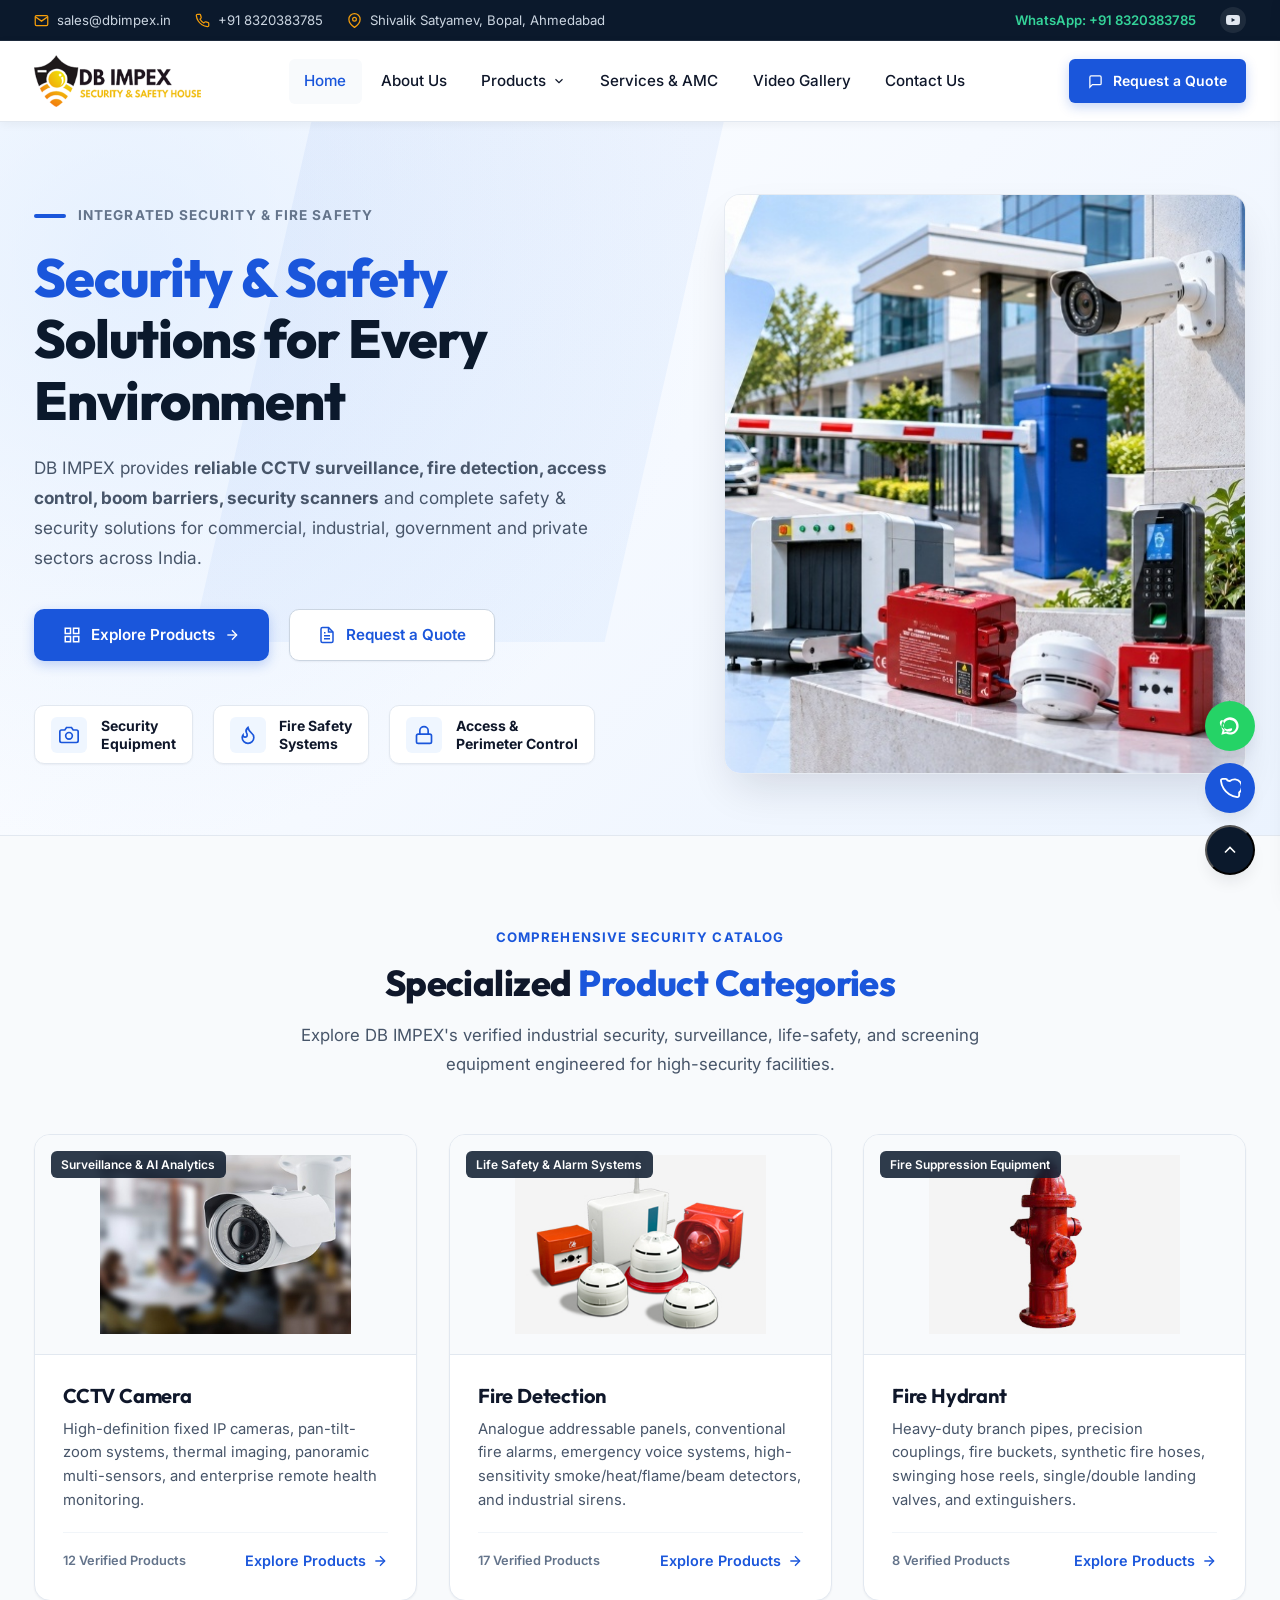
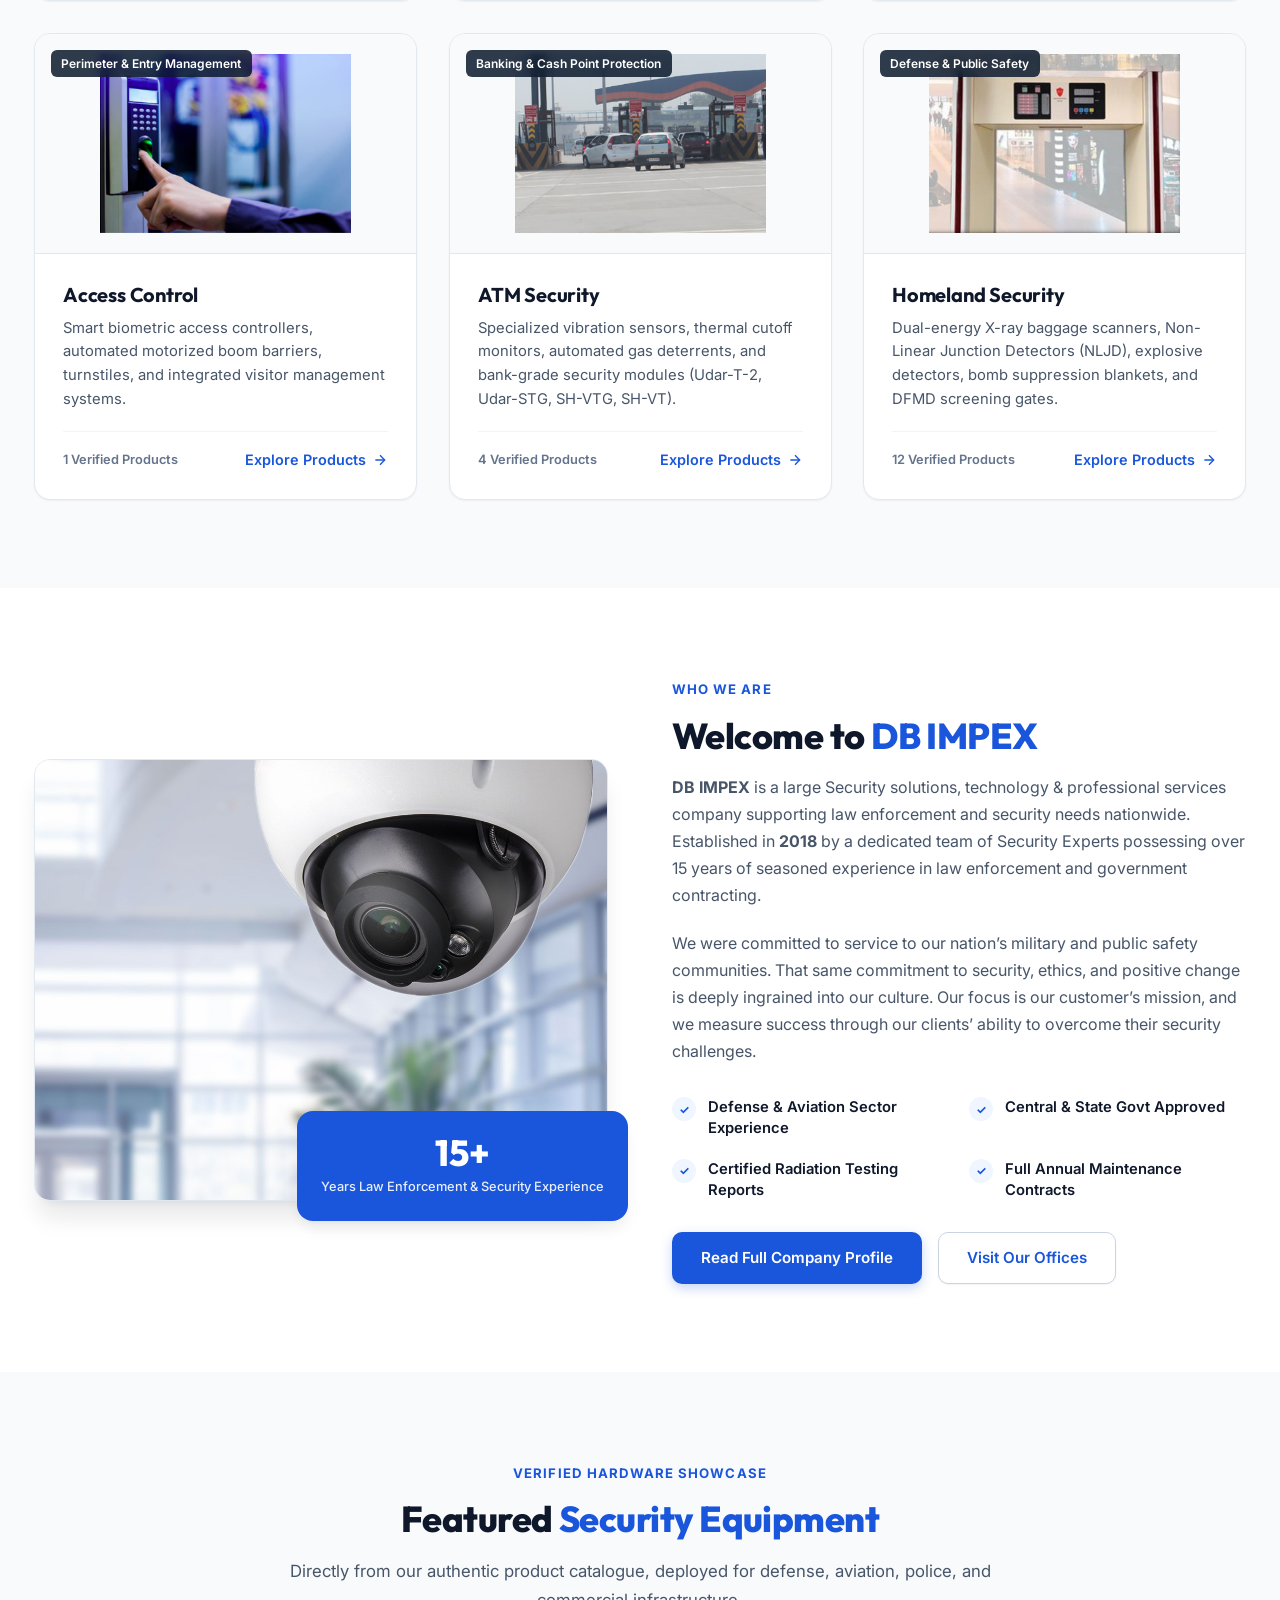
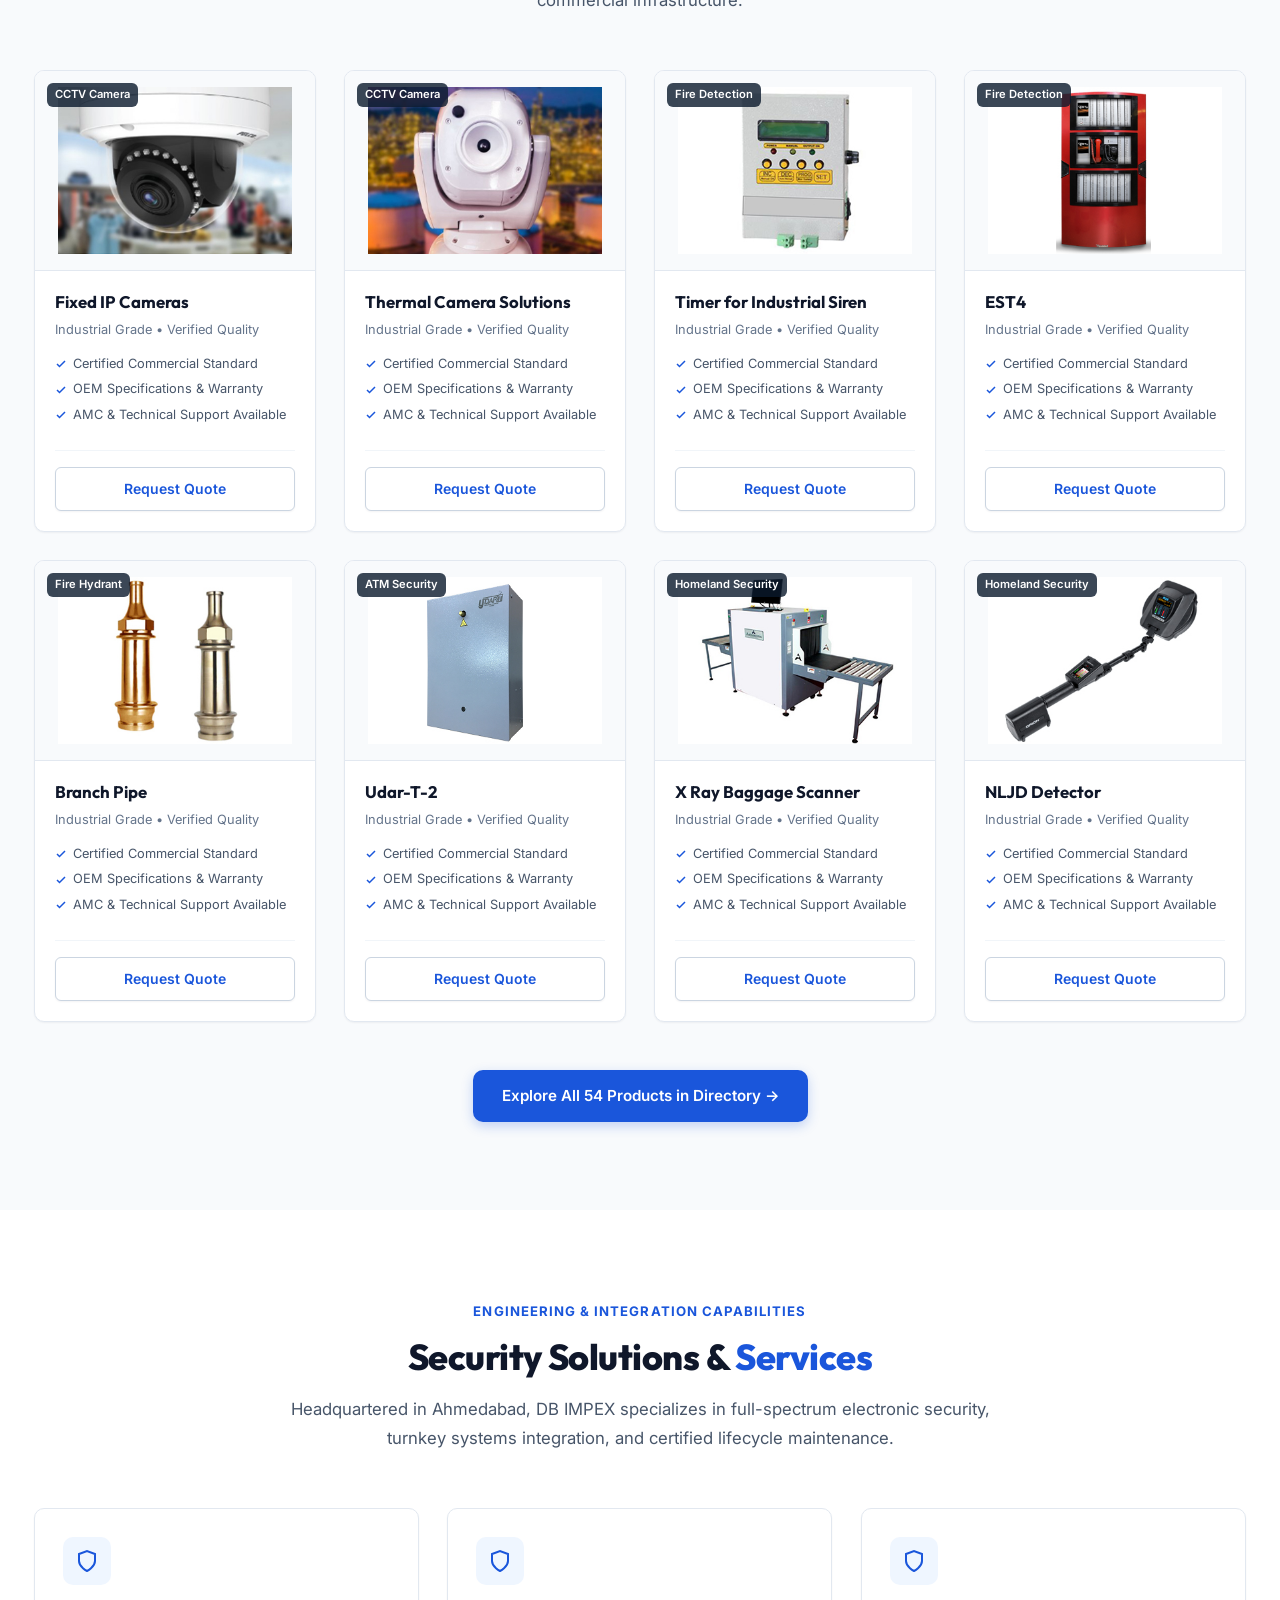
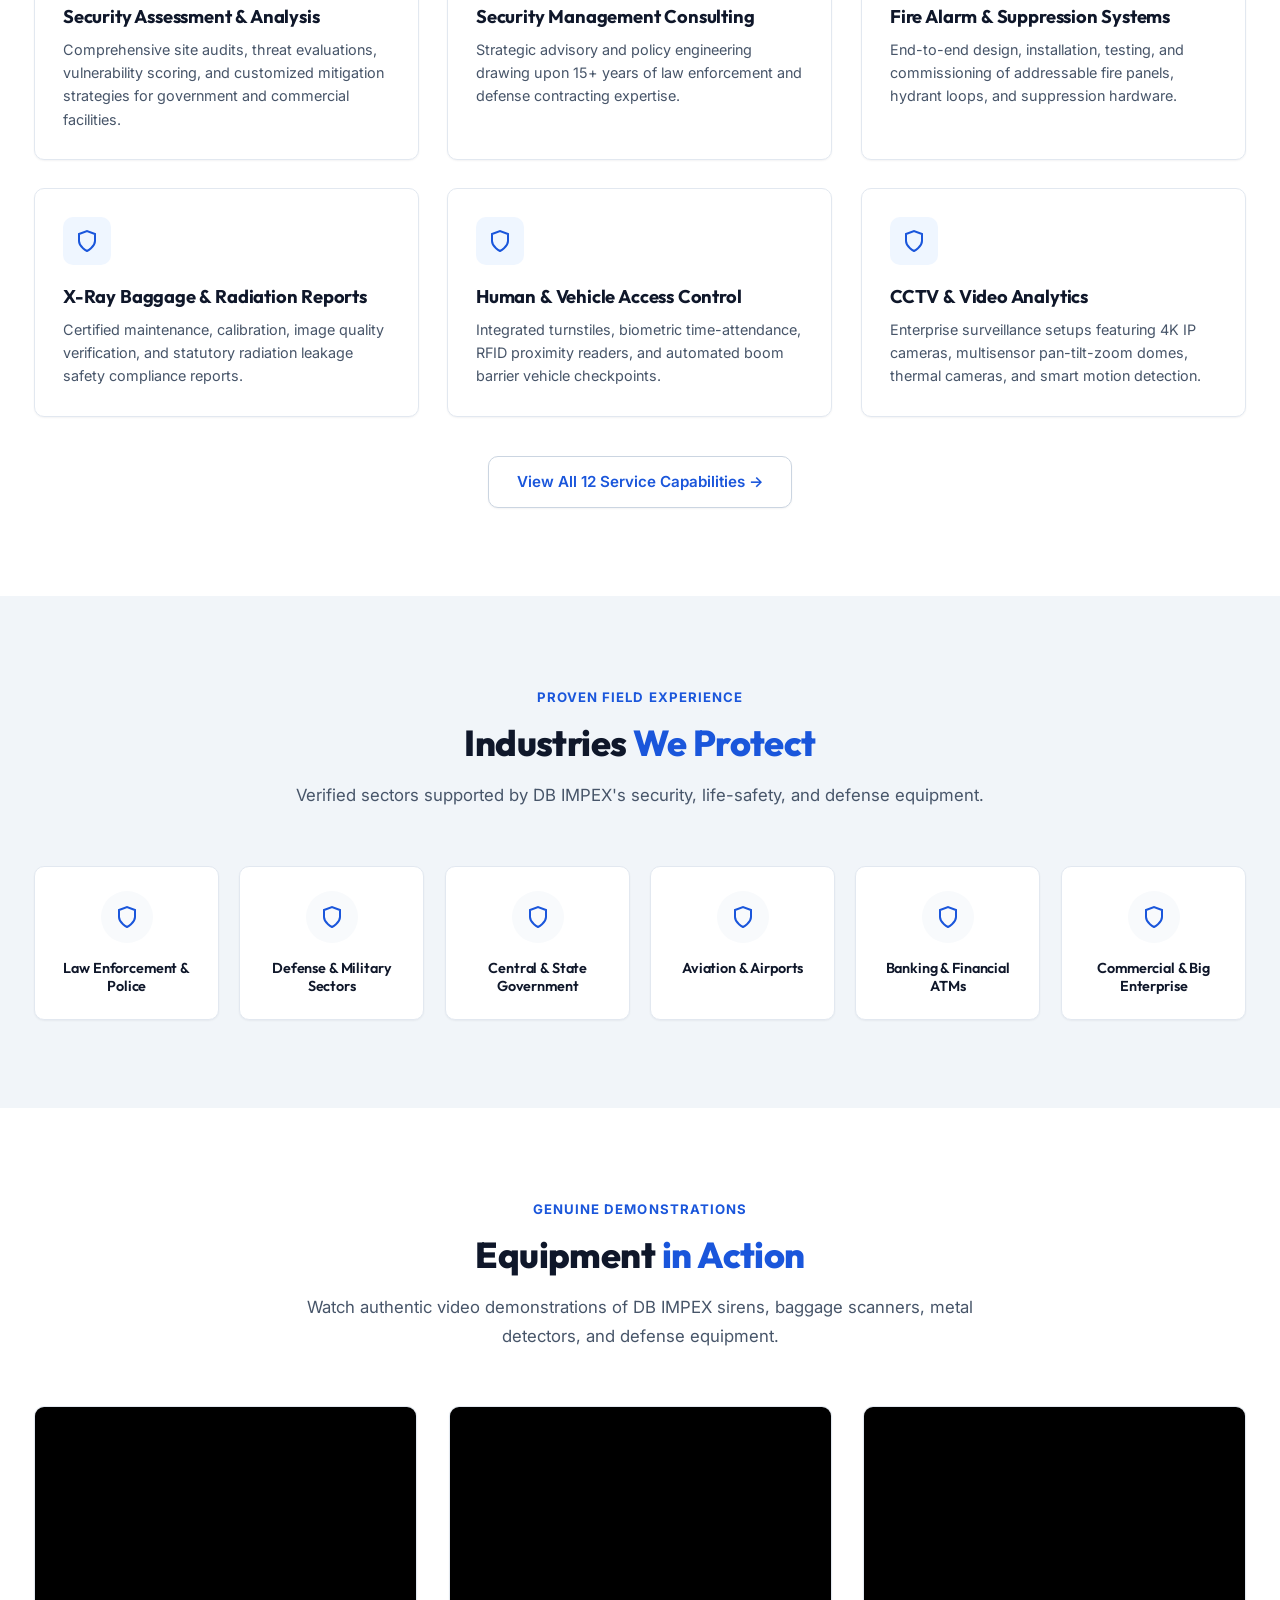
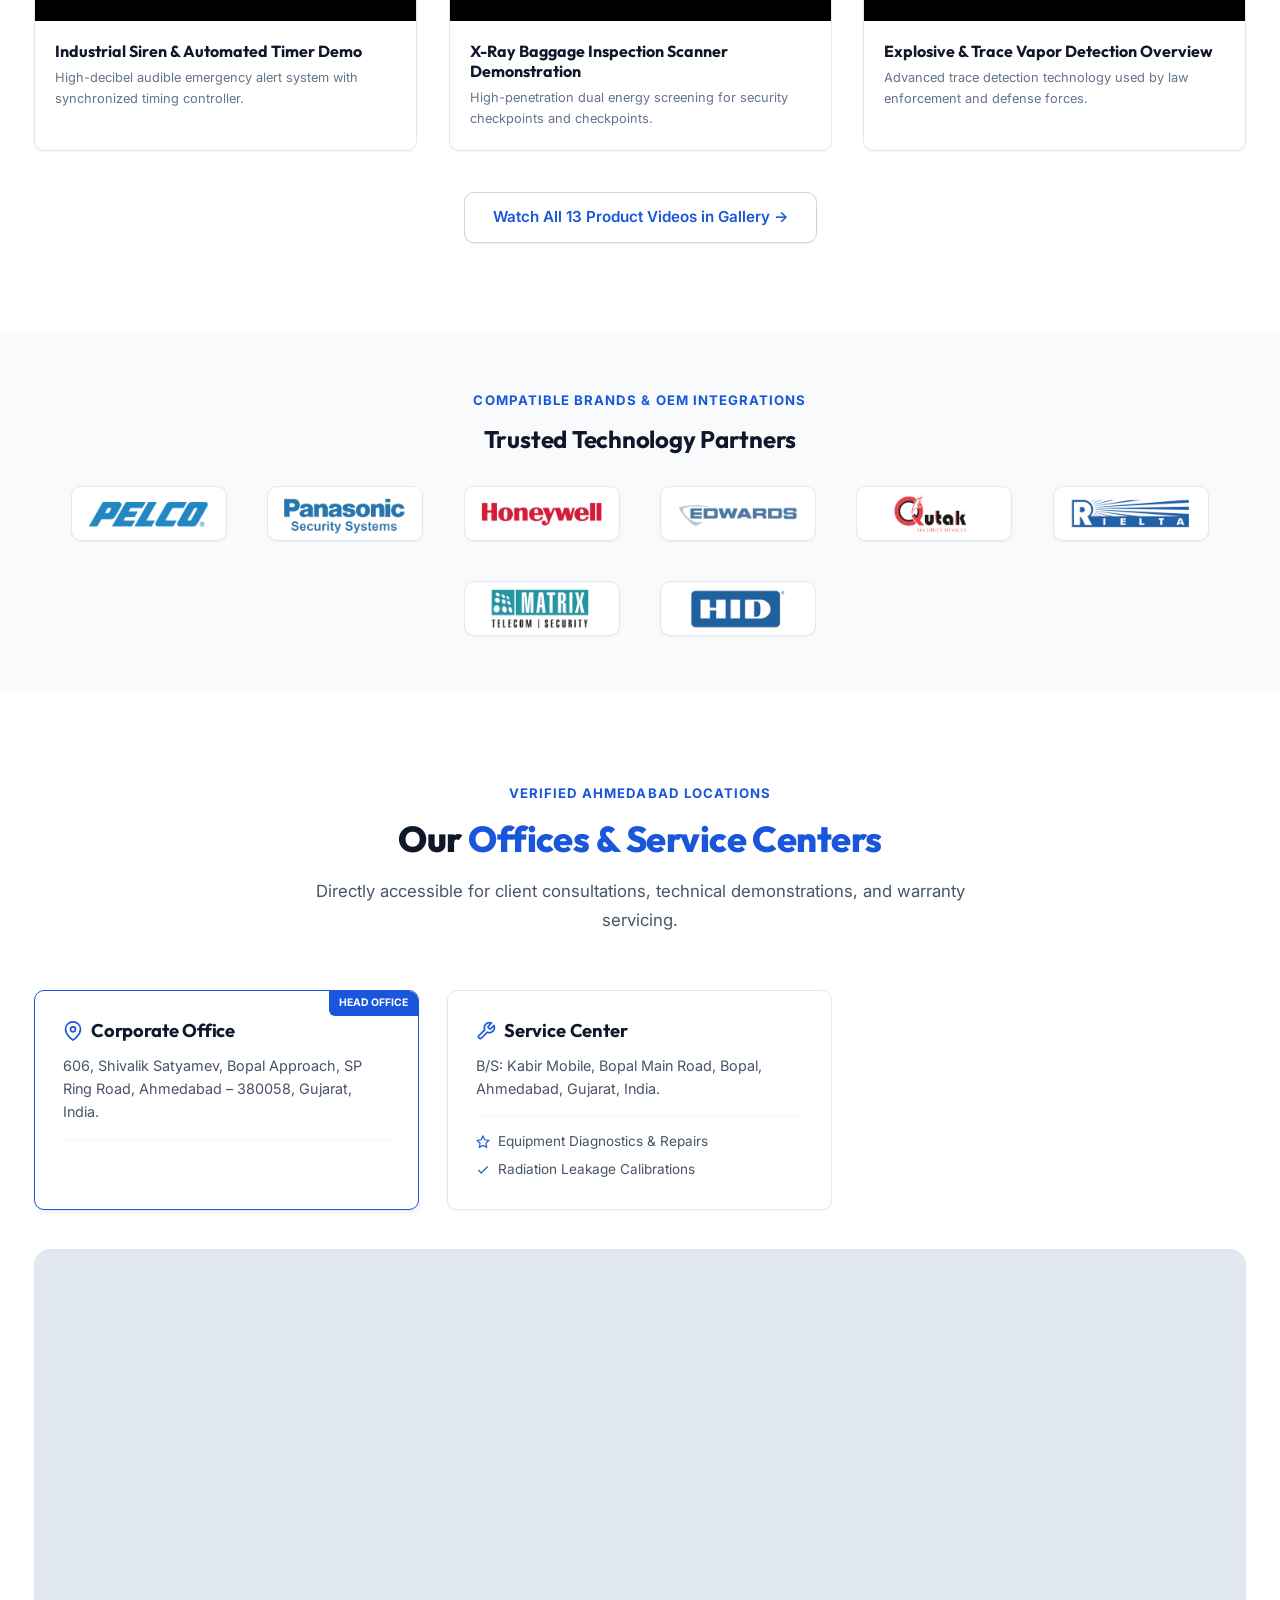
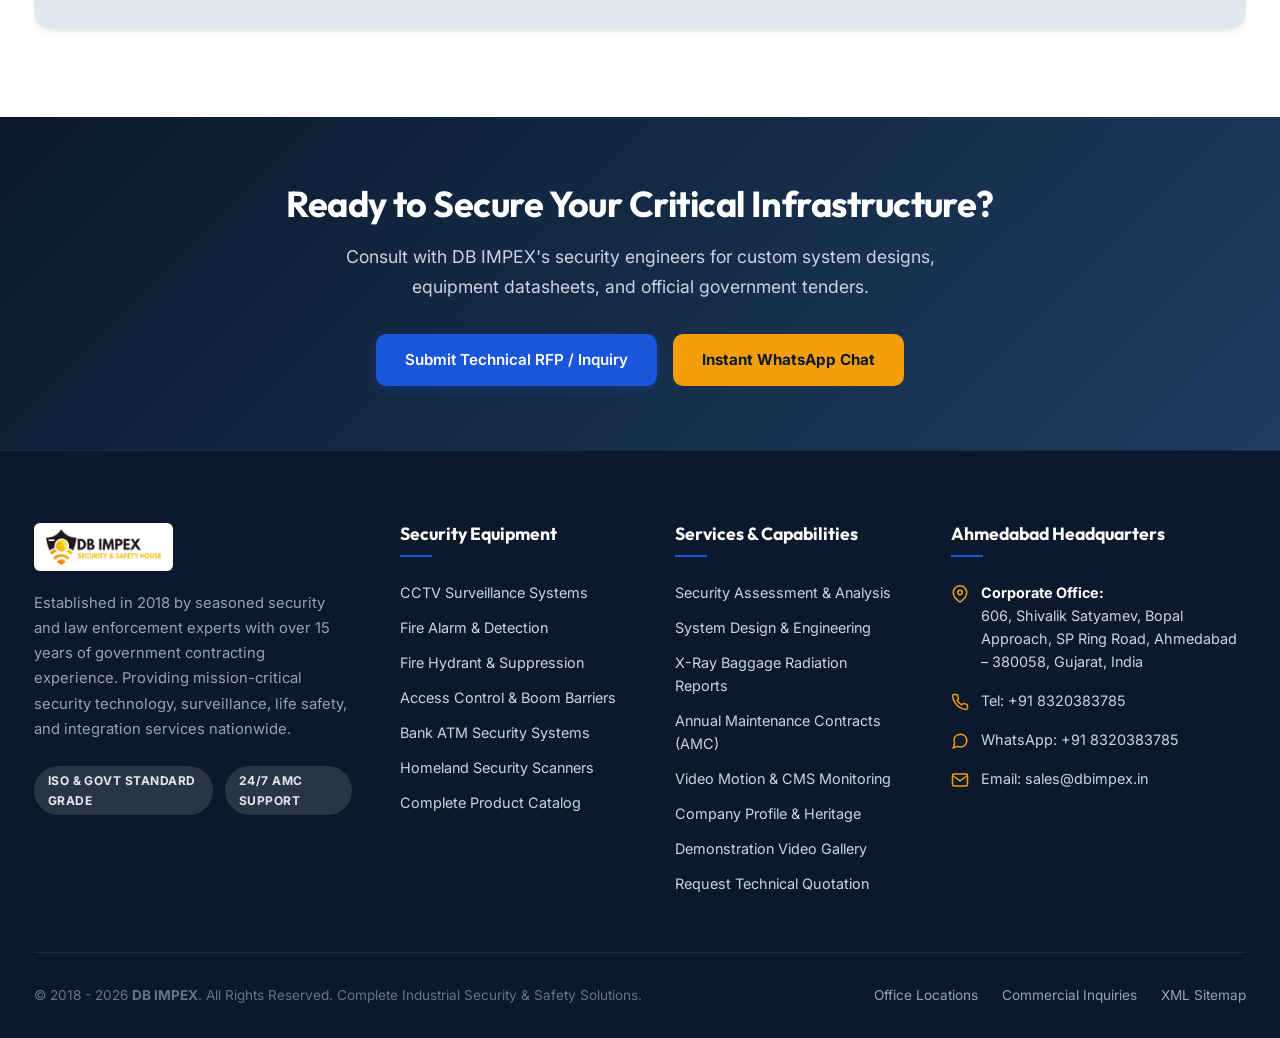
==== commit 14bb151f: "Standardize primary contact number to +91 8320383785 and remove secondary numbers across all pages" ====
--- a/index.html
+++ b/index.html
@@ -71,8 +71,8 @@
         </div>
         <div class="top-bar-right">
           <div class="top-info-item">
-            <a href="https://wa.me/919998011004" target="_blank" rel="noopener" style="display:inline-flex;align-items:center;gap:0.35rem;color:#34D399;font-weight:600;">
-              <span>WhatsApp: +91 99980 11004</span>
+            <a href="https://wa.me/918320383785" target="_blank" rel="noopener" style="display:inline-flex;align-items:center;gap:0.35rem;color:#34D399;font-weight:600;">
+              <span>WhatsApp: +91 8320383785</span>
             </a>
           </div>
           <div class="top-social-links">
@@ -224,7 +224,7 @@
       <div style="margin-top:auto; padding-top:1.5rem; border-top:1px solid #E2E8F0;">
         <p style="font-size:0.85rem; color:#64748B; margin-bottom:0.75rem;">Need immediate assistance?</p>
         <a href="tel:+918320383785" class="btn btn-secondary btn-sm" style="width:100%; margin-bottom:0.5rem;">Call: +91 8320383785</a>
-        <a href="https://wa.me/919998011004" class="btn btn-accent btn-sm" style="width:100%;" target="_blank">Chat on WhatsApp</a>
+        <a href="https://wa.me/918320383785" class="btn btn-accent btn-sm" style="width:100%;" target="_blank">Chat on WhatsApp</a>
       </div>
     </div>
     
@@ -970,35 +970,6 @@
               606, Shivalik Satyamev, Bopal Approach, SP Ring Road, Ahmedabad – 380058, Gujarat, India.
             </p>
             <div class="location-contact-list">
-              <div class="location-contact-item">
-                <svg width="14" height="14" viewBox="0 0 24 24" fill="none" stroke="currentColor" stroke-width="2"><path d="M22 16.92v3a2 2 0 0 1-2.18 2 19.79 19.79 0 0 1-8.63-3.07 19.5 19.5 0 0 1-6-6 19.79 19.79 0 0 1-3.07-8.67A2 2 0 0 1 4.11 2h3a2 2 0 0 1 2 1.72 12.84 12.84 0 0 0 .7 2.81 2 2 0 0 1-.45 2.11L8.09 9.91a16 16 0 0 0 6 6l1.27-1.27a2 2 0 0 1 2.11-.45 12.84 12.84 0 0 0 2.81.7A2 2 0 0 1 22 16.92z"></path></svg>
-                <span>Tel: <a href="tel:+918320383785">+91 8320383785</a></span>
-              </div>
-              <div class="location-contact-item">
-                <svg width="14" height="14" viewBox="0 0 24 24" fill="none" stroke="currentColor" stroke-width="2"><path d="M4 4h16c1.1 0 2 .9 2 2v12c0 1.1-.9 2-2 2H4c-1.1 0-2-.9-2-2V6c0-1.1.9-2 2-2z"></path><polyline points="22,6 12,13 2,6"></polyline></svg>
-                <span>Email: <a href="mailto:sales@dbimpex.in">sales@dbimpex.in</a></span>
-              </div>
-            </div>
-          </div>
-
-          <!-- Registered Office -->
-          <div class="location-card">
-            <h3 class="location-card-title">
-              <svg width="20" height="20" viewBox="0 0 24 24" fill="none" stroke="currentColor" stroke-width="2"><path d="M3 9l9-7 9 7v11a2 2 0 0 1-2 2H5a2 2 0 0 1-2-2z"></path><polyline points="9 22 9 12 15 12 15 22"></polyline></svg>
-              Registered Office
-            </h3>
-            <p class="location-address">
-              B-508, Baleshwar Krupa, Bopal, Ahmedabad, Gujarat, India.
-            </p>
-            <div class="location-contact-list">
-              <div class="location-contact-item">
-                <svg width="14" height="14" viewBox="0 0 24 24" fill="none" stroke="currentColor" stroke-width="2"><path d="M21 11.5a8.38 8.38 0 0 1-.9 3.8 8.5 8.5 0 0 1-7.6 4.7 8.38 8.38 0 0 1-3.8-.9L3 21l1.9-5.7a8.38 8.38 0 0 1-.9-3.8 8.5 8.5 0 0 1 4.7-7.6 8.38 8.38 0 0 1 3.8-.9h.5a8.48 8.48 0 0 1 8 8v.5z"></path></svg>
-                <span>WhatsApp: <a href="https://wa.me/919998011004">+91 99980 11004</a></span>
-              </div>
-              <div class="location-contact-item">
-                <svg width="14" height="14" viewBox="0 0 24 24" fill="none" stroke="currentColor" stroke-width="2"><circle cx="12" cy="12" r="10"></circle><line x1="2" y1="12" x2="22" y2="12"></line></svg>
-                <span>WeChat: samir9998011004</span>
-              </div>
             </div>
           </div>
 
@@ -1039,7 +1010,7 @@
         </p>
         <div style="display:flex; gap:1rem; justify-content:center; flex-wrap:wrap;">
           <a href="enquiry-now.html" class="btn btn-primary" style="background-color:#1A56DB;">Submit Technical RFP / Inquiry</a>
-          <a href="https://wa.me/919998011004" class="btn btn-accent" target="_blank" rel="noopener">Instant WhatsApp Chat</a>
+          <a href="https://wa.me/918320383785" class="btn btn-accent" target="_blank" rel="noopener">Instant WhatsApp Chat</a>
         </div>
       </div>
     </section>
@@ -1110,7 +1081,7 @@
             <div class="footer-contact-item">
               <svg width="18" height="18" viewBox="0 0 24 24" fill="none" stroke="currentColor" stroke-width="2"><path d="M21 11.5a8.38 8.38 0 0 1-.9 3.8 8.5 8.5 0 0 1-7.6 4.7 8.38 8.38 0 0 1-3.8-.9L3 21l1.9-5.7a8.38 8.38 0 0 1-.9-3.8 8.5 8.5 0 0 1 4.7-7.6 8.38 8.38 0 0 1 3.8-.9h.5a8.48 8.48 0 0 1 8 8v.5z"></path></svg>
               <div>
-                WhatsApp: <a href="https://wa.me/919998011004" target="_blank" rel="noopener">+91 99980 11004</a>
+                WhatsApp: <a href="https://wa.me/918320383785" target="_blank" rel="noopener">+91 8320383785</a>
               </div>
             </div>
             <div class="footer-contact-item">
@@ -1182,7 +1153,7 @@
 
     <!-- Floating Action Buttons -->
     <div class="floating-actions">
-      <a href="https://wa.me/919998011004" target="_blank" rel="noopener" class="float-btn float-whatsapp" title="WhatsApp DB IMPEX" aria-label="WhatsApp Us">
+      <a href="https://wa.me/918320383785" target="_blank" rel="noopener" class="float-btn float-whatsapp" title="WhatsApp DB IMPEX" aria-label="WhatsApp Us">
         <svg width="26" height="26" viewBox="0 0 24 24" fill="currentColor"><path d="M12.031 6.172c-3.181 0-5.767 2.586-5.768 5.766-.001 1.298.38 2.27 1.019 3.287l-.711 2.598 2.668-.699c.969.584 1.769.882 2.792.882 3.182 0 5.767-2.587 5.768-5.766 0-3.18-2.586-5.768-5.768-5.768zm0-2.172c4.378 0 7.938 3.559 7.938 7.94 0 4.38-3.56 7.939-7.938 7.939-1.332 0-2.593-.332-3.7-.927l-4.331 1.135 1.155-4.225c-.663-1.163-1.062-2.511-1.062-3.922 0-4.381 3.56-7.94 7.938-7.94zm-1.897 10.749c-.279.141-.659.212-1.028.188-.415-.027-.852-.204-1.289-.481-1.127-.714-1.875-1.785-2.227-2.314-.351-.53-.027-.816.113-1.037.126-.197.279-.434.419-.651.139-.217.186-.372.279-.62.093-.248.047-.465-.023-.651-.07-.186-.628-1.512-.86-2.07-.226-.543-.456-.469-.628-.477-.163-.008-.349-.01-.535-.01-.186 0-.488.07-.744.349-.256.279-.977.954-.977 2.326s1.001 2.698 1.14 2.884c.14.186 1.968 3.006 4.77 4.215.666.288 1.187.46 1.593.589.67.213 1.28.183 1.761.111.537-.08 1.65-.674 1.883-1.325.233-.651.233-1.209.163-1.325-.07-.116-.256-.186-.535-.326z"/></svg>
       </a>
       <a href="tel:+918320383785" class="float-btn float-call" title="Call DB IMPEX" aria-label="Call Us Directly">
--- a/assets/css/style.css
+++ b/assets/css/style.css
@@ -135,12 +135,19 @@
   font-weight: 600;
   font-size: 0.95rem;
   padding: 0.8rem 1.75rem;
+  min-height: 44px;
   border-radius: var(--radius-md);
   border: 1px solid transparent;
   cursor: pointer;
-  transition: var(--transition);
+  transition: transform 0.2s cubic-bezier(0.16, 1, 0.3, 1), background-color 0.2s ease, border-color 0.2s ease, box-shadow 0.2s ease, color 0.2s ease;
   text-decoration: none;
   white-space: nowrap;
+  user-select: none;
+  -webkit-tap-highlight-color: transparent;
+}
+
+.btn:active {
+  transform: translateY(0);
 }
 
 .btn-primary {
@@ -312,10 +319,18 @@
   position: sticky;
   top: 0;
   z-index: 1000;
-  background-color: #FFFFFF;
-  box-shadow: 0 2px 10px rgba(0, 0, 0, 0.06);
+  background-color: rgba(255, 255, 255, 0.96);
+  backdrop-filter: blur(10px);
+  -webkit-backdrop-filter: blur(10px);
+  box-shadow: 0 2px 10px rgba(0, 0, 0, 0.05);
   border-bottom: 1px solid var(--border-light);
-  transition: var(--transition);
+  transition: background-color 0.3s ease, box-shadow 0.3s ease, border-color 0.3s ease;
+}
+
+.site-header.is-scrolled {
+  background-color: rgba(255, 255, 255, 0.98);
+  box-shadow: 0 4px 20px -2px rgba(15, 23, 42, 0.09);
+  border-bottom-color: rgba(226, 232, 240, 0.9);
 }
 
 .header-container {
@@ -562,8 +577,30 @@
 }
 
 /* ==========================================================================
-   HERO SECTION (Recreated from User Reference Image)
+   HERO SECTION (Refined Spacing & Tasteful Entrance Animations)
    ========================================================================== */
+@keyframes heroFadeUp {
+  0% {
+    opacity: 0;
+    transform: translateY(18px);
+  }
+  100% {
+    opacity: 1;
+    transform: translateY(0);
+  }
+}
+
+@keyframes heroMediaReveal {
+  0% {
+    opacity: 0;
+    transform: translateY(14px) scale(0.98);
+  }
+  100% {
+    opacity: 1;
+    transform: translateY(0) scale(1);
+  }
+}
+
 .hero-section-clean {
   position: relative;
   background-color: #FFFFFF;
@@ -571,7 +608,7 @@
     radial-gradient(circle at 10% 20%, rgba(219, 234, 254, 0.7) 0%, transparent 45%),
     linear-gradient(135deg, #FFFFFF 0%, #F5F9FF 50%, #EBF3FE 100%);
   color: var(--text-primary);
-  padding: 4.5rem 0 3.5rem;
+  padding: 4.5rem 0 3.75rem;
   overflow: hidden;
   border-bottom: 1px solid var(--border-light);
 }
@@ -592,7 +629,7 @@
   display: grid;
   grid-template-columns: 1.1fr 0.9fr;
   align-items: center;
-  gap: 3rem;
+  gap: 3.25rem;
   position: relative;
   z-index: 2;
 }
@@ -608,6 +645,7 @@
   align-items: center;
   gap: 0.75rem;
   margin-bottom: 1.25rem;
+  animation: heroFadeUp 0.6s cubic-bezier(0.16, 1, 0.3, 1) 0.05s both;
 }
 
 .hero-tag-bar {
@@ -633,6 +671,7 @@
   color: var(--primary-navy);
   margin-bottom: 1.35rem;
   letter-spacing: -0.02em;
+  animation: heroFadeUp 0.65s cubic-bezier(0.16, 1, 0.3, 1) 0.12s both;
 }
 
 .hero-title-clean span.blue-highlight {
@@ -640,11 +679,12 @@
 }
 
 .hero-subtitle-clean {
-  font-size: 1.1rem;
+  font-size: 1.075rem;
   line-height: 1.75;
   color: var(--text-secondary);
   margin-bottom: 2.25rem;
   max-width: 580px;
+  animation: heroFadeUp 0.65s cubic-bezier(0.16, 1, 0.3, 1) 0.2s both;
 }
 
 .hero-actions-clean {
@@ -653,13 +693,15 @@
   align-items: center;
   gap: 1.25rem;
   margin-bottom: 2.75rem;
+  animation: heroFadeUp 0.65s cubic-bezier(0.16, 1, 0.3, 1) 0.28s both;
 }
 
 .hero-features-bar {
   display: flex;
   flex-wrap: wrap;
-  gap: 1.5rem;
+  gap: 1.25rem;
   width: 100%;
+  animation: heroFadeUp 0.65s cubic-bezier(0.16, 1, 0.3, 1) 0.36s both;
 }
 
 .hero-feature-pill {
@@ -671,12 +713,12 @@
   border-radius: var(--radius-md);
   padding: 0.65rem 1rem;
   box-shadow: var(--shadow-sm);
-  transition: var(--transition);
+  transition: transform 0.25s cubic-bezier(0.16, 1, 0.3, 1), box-shadow 0.25s ease, border-color 0.25s ease;
 }
 
 .hero-feature-pill:hover {
   border-color: var(--brand-blue);
-  box-shadow: var(--shadow-md);
+  box-shadow: 0 8px 16px -2px rgba(26, 86, 219, 0.12);
   transform: translateY(-2px);
 }
 
@@ -690,33 +732,46 @@
   align-items: center;
   justify-content: center;
   flex-shrink: 0;
+  transition: background-color 0.25s ease, color 0.25s ease;
+}
+
+.hero-feature-pill:hover .hero-feature-icon {
+  background: var(--brand-blue);
+  color: #FFFFFF;
 }
 
 .hero-feature-text {
   font-size: 0.875rem;
   font-weight: 700;
   color: var(--text-primary);
-  line-height: 1.2;
+  line-height: 1.25;
 }
 
 .hero-media-wrapper-clean {
   position: relative;
   border-radius: var(--radius-lg);
   overflow: hidden;
-  box-shadow: 0 20px 45px -10px rgba(15, 23, 42, 0.15);
-  border: 1px solid rgba(226, 232, 240, 0.8);
+  box-shadow: 0 20px 45px -10px rgba(15, 23, 42, 0.14);
+  border: 1px solid rgba(226, 232, 240, 0.85);
   background: #FFFFFF;
+  animation: heroMediaReveal 0.85s cubic-bezier(0.16, 1, 0.3, 1) 0.18s both;
+  transition: box-shadow 0.4s ease, border-color 0.4s ease;
+}
+
+.hero-media-wrapper-clean:hover {
+  box-shadow: 0 24px 50px -10px rgba(15, 23, 42, 0.18);
+  border-color: var(--border-blue);
 }
 
 .hero-media-wrapper-clean img {
   width: 100%;
   height: auto;
   display: block;
-  transition: transform 0.4s ease;
+  transition: transform 0.6s cubic-bezier(0.16, 1, 0.3, 1);
 }
 
 .hero-media-wrapper-clean:hover img {
-  transform: scale(1.02);
+  transform: scale(1.025);
 }
 
 /* ==========================================================================
@@ -1745,17 +1800,33 @@
 }
 
 /* ==========================================================================
-   RESPONSIVE DESIGN
+   SCROLL REVEAL UTILITIES (Lightweight & High Performance)
+   ========================================================================== */
+.reveal-on-scroll {
+  opacity: 0;
+  transform: translateY(20px);
+  transition: opacity 0.6s cubic-bezier(0.16, 1, 0.3, 1), transform 0.6s cubic-bezier(0.16, 1, 0.3, 1);
+  will-change: opacity, transform;
+}
+
+.reveal-on-scroll.is-revealed {
+  opacity: 1;
+  transform: translateY(0);
+}
+
+/* ==========================================================================
+   RESPONSIVE DESIGN (320px, 375px, 390px, 430px, 768px, 1024px)
    ========================================================================== */
 @media (max-width: 1024px) {
   .hero-grid-clean {
     grid-template-columns: 1fr;
-    gap: 2.5rem;
+    gap: 2.75rem;
   }
   
   .hero-media-wrapper-clean {
-    max-width: 600px;
+    max-width: 620px;
     margin: 0 auto;
+    width: 100%;
   }
 
   .about-grid {
@@ -1765,10 +1836,12 @@
 
   .category-grid, .services-grid, .videos-grid, .locations-grid {
     grid-template-columns: repeat(2, 1fr);
+    gap: 1.5rem;
   }
 
   .products-grid {
     grid-template-columns: repeat(3, 1fr);
+    gap: 1.5rem;
   }
 
   .industries-grid {
@@ -1787,7 +1860,7 @@
   }
 
   .site-header {
-    height: 70px;
+    height: 68px;
   }
 
   .main-nav {
@@ -1795,11 +1868,19 @@
   }
 
   .mobile-menu-toggle {
-    display: block;
+    display: flex;
+    align-items: center;
+    justify-content: center;
+    width: 44px;
+    height: 44px;
+  }
+
+  .hero-section-clean {
+    padding: 3.25rem 0 2.5rem;
   }
 
   .hero-title-clean {
-    font-size: 2.35rem;
+    font-size: clamp(2.1rem, 5.5vw, 2.6rem);
   }
 
   .section {
@@ -1807,7 +1888,7 @@
   }
 
   .section-title {
-    font-size: 1.85rem;
+    font-size: 1.95rem;
   }
 
   .category-grid, .services-grid, .videos-grid, .locations-grid, .products-grid {
@@ -1820,6 +1901,11 @@
 
   .hero-features-bar {
     flex-direction: column;
+    gap: 0.85rem;
+  }
+
+  .hero-feature-pill {
+    width: 100%;
   }
 
   .form-grid {
@@ -1832,5 +1918,186 @@
 
   .footer-grid {
     grid-template-columns: 1fr;
-  }
-}
+    gap: 2rem;
+  }
+}
+
+@media (max-width: 480px) {
+  .container {
+    padding-left: 1rem;
+    padding-right: 1rem;
+  }
+
+  .site-header {
+    height: 64px;
+  }
+
+  .site-logo img {
+    height: 42px;
+  }
+
+  .hero-section-clean {
+    padding: 2.5rem 0 2rem;
+  }
+
+  .hero-title-clean {
+    font-size: clamp(1.75rem, 7vw, 2.15rem);
+    line-height: 1.2;
+    margin-bottom: 1rem;
+    word-break: break-word;
+  }
+
+  .hero-subtitle-clean {
+    font-size: 0.975rem;
+    line-height: 1.65;
+    margin-bottom: 1.75rem;
+  }
+
+  .hero-actions-clean {
+    flex-direction: column;
+    width: 100%;
+    gap: 0.75rem;
+    margin-bottom: 2rem;
+  }
+
+  .hero-actions-clean .btn {
+    width: 100%;
+    min-height: 44px;
+  }
+
+  .section {
+    padding: 2.75rem 0;
+  }
+
+  .section-header {
+    margin-bottom: 2rem;
+  }
+
+  .section-title {
+    font-size: 1.65rem;
+  }
+
+  .filter-bar {
+    padding: 0.85rem 1rem;
+    gap: 0.75rem;
+  }
+
+  .filter-pills {
+    overflow-x: auto;
+    flex-wrap: nowrap;
+    -webkit-overflow-scrolling: touch;
+    width: 100%;
+    padding-bottom: 0.35rem;
+    scrollbar-width: thin;
+  }
+
+  .filter-btn {
+    flex-shrink: 0;
+    min-height: 40px;
+    padding: 0.45rem 0.95rem;
+    font-size: 0.8rem;
+  }
+
+  .filter-search {
+    width: 100%;
+    min-width: 100%;
+  }
+
+  .filter-search input {
+    font-size: 16px;
+    height: 44px;
+  }
+
+  .form-control {
+    font-size: 16px;
+    min-height: 44px;
+  }
+
+  .category-img-box, .product-img-wrap {
+    height: 180px;
+    padding: 0.85rem;
+  }
+
+  .floating-actions {
+    bottom: 16px;
+    right: 16px;
+    gap: 0.5rem;
+  }
+
+  .float-btn {
+    width: 44px;
+    height: 44px;
+  }
+
+  .modal-card {
+    margin: 1rem;
+  }
+
+  .modal-header {
+    padding: 1.25rem 1.5rem;
+  }
+
+  .modal-body {
+    padding: 1.5rem;
+  }
+}
+
+@media (max-width: 360px) {
+  .hero-title-clean {
+    font-size: 1.55rem;
+  }
+
+  .hero-subtitle-clean {
+    font-size: 0.9rem;
+  }
+
+  .btn {
+    padding: 0.7rem 1.25rem;
+    font-size: 0.875rem;
+  }
+
+  .hero-feature-pill {
+    padding: 0.5rem 0.75rem;
+    gap: 0.6rem;
+  }
+
+  .hero-feature-text {
+    font-size: 0.8rem;
+  }
+
+  .category-card-body {
+    padding: 1.25rem 1rem;
+  }
+
+  .product-card-body {
+    padding: 1rem 0.85rem;
+  }
+}
+
+/* ==========================================================================
+   ACCESSIBILITY: PREFERS REDUCED MOTION
+   ========================================================================== */
+@media (prefers-reduced-motion: reduce) {
+  *, *::before, *::after {
+    animation-duration: 0.01ms !important;
+    animation-iteration-count: 1 !important;
+    transition-duration: 0.01ms !important;
+    scroll-behavior: auto !important;
+  }
+
+  .reveal-on-scroll {
+    opacity: 1 !important;
+    transform: none !important;
+  }
+
+  .hero-tag-wrap,
+  .hero-title-clean,
+  .hero-subtitle-clean,
+  .hero-actions-clean,
+  .hero-features-bar,
+  .hero-media-wrapper-clean {
+    animation: none !important;
+    opacity: 1 !important;
+    transform: none !important;
+  }
+}
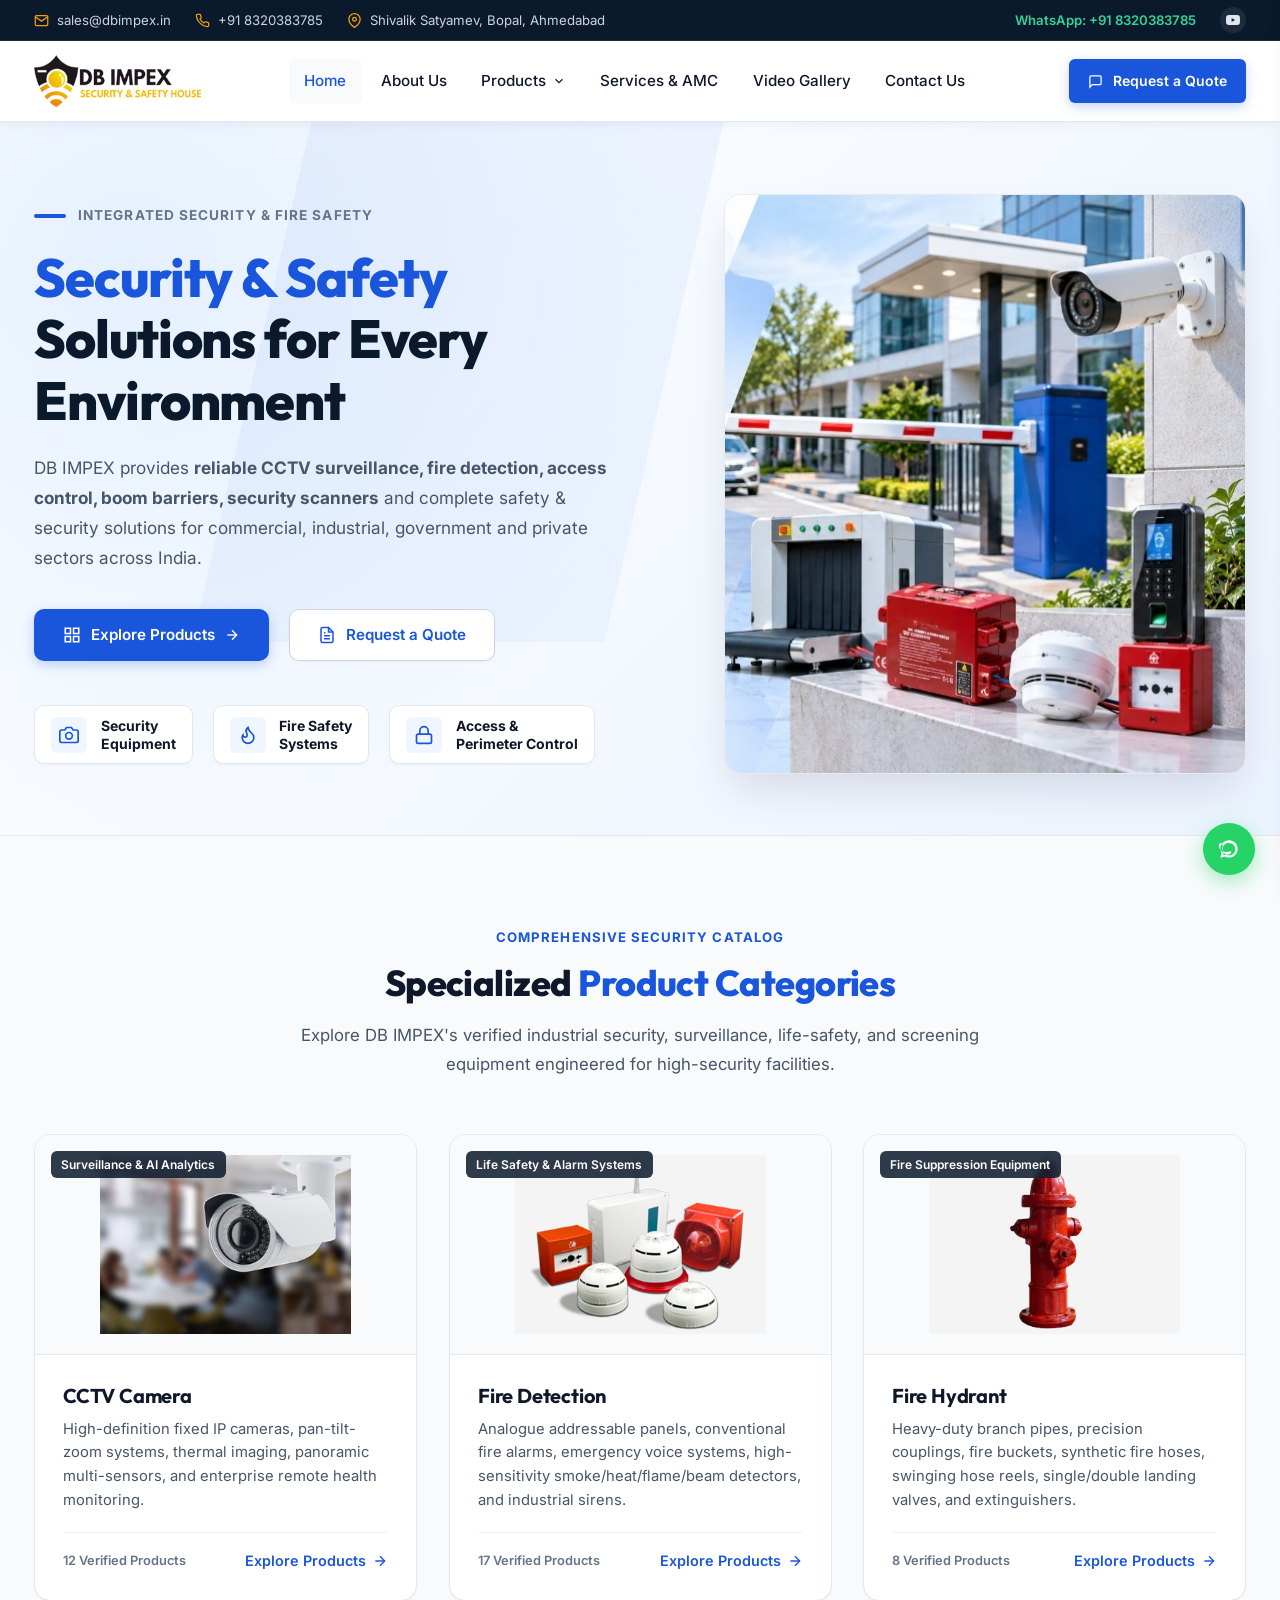
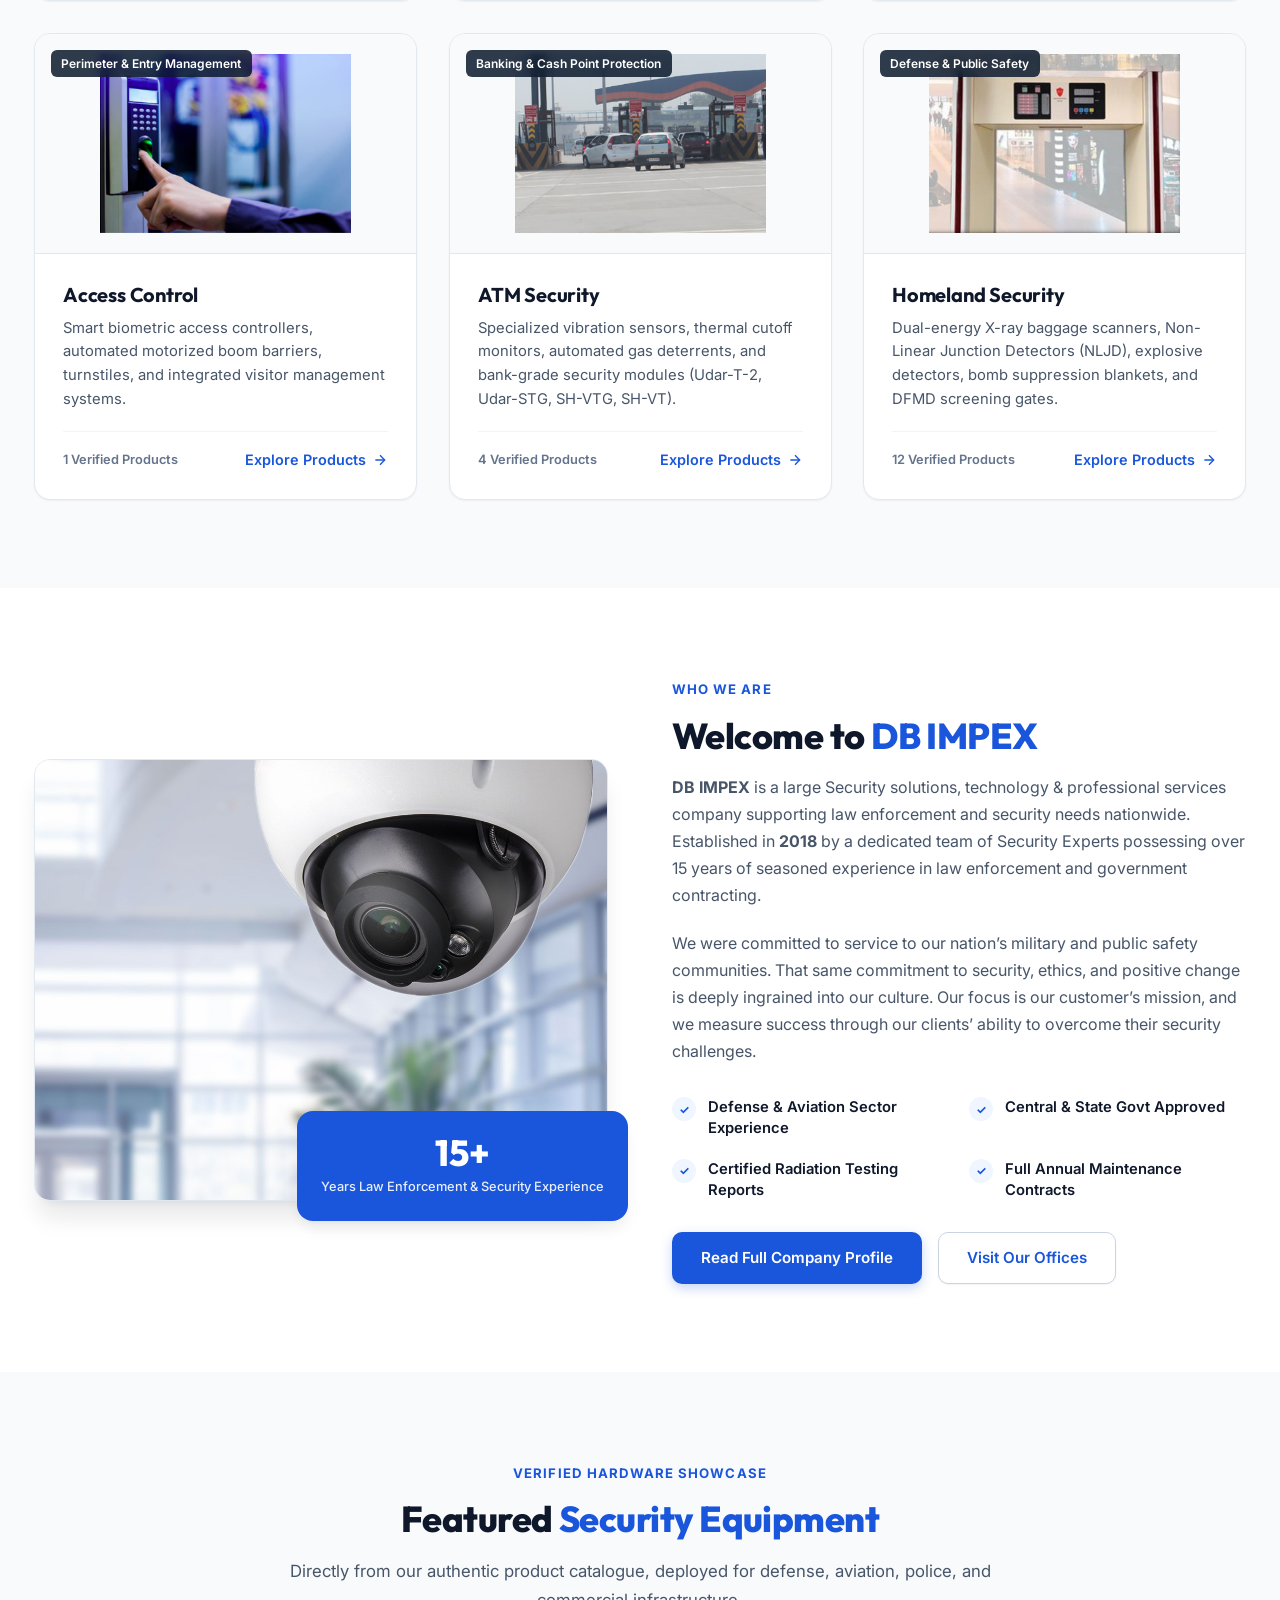
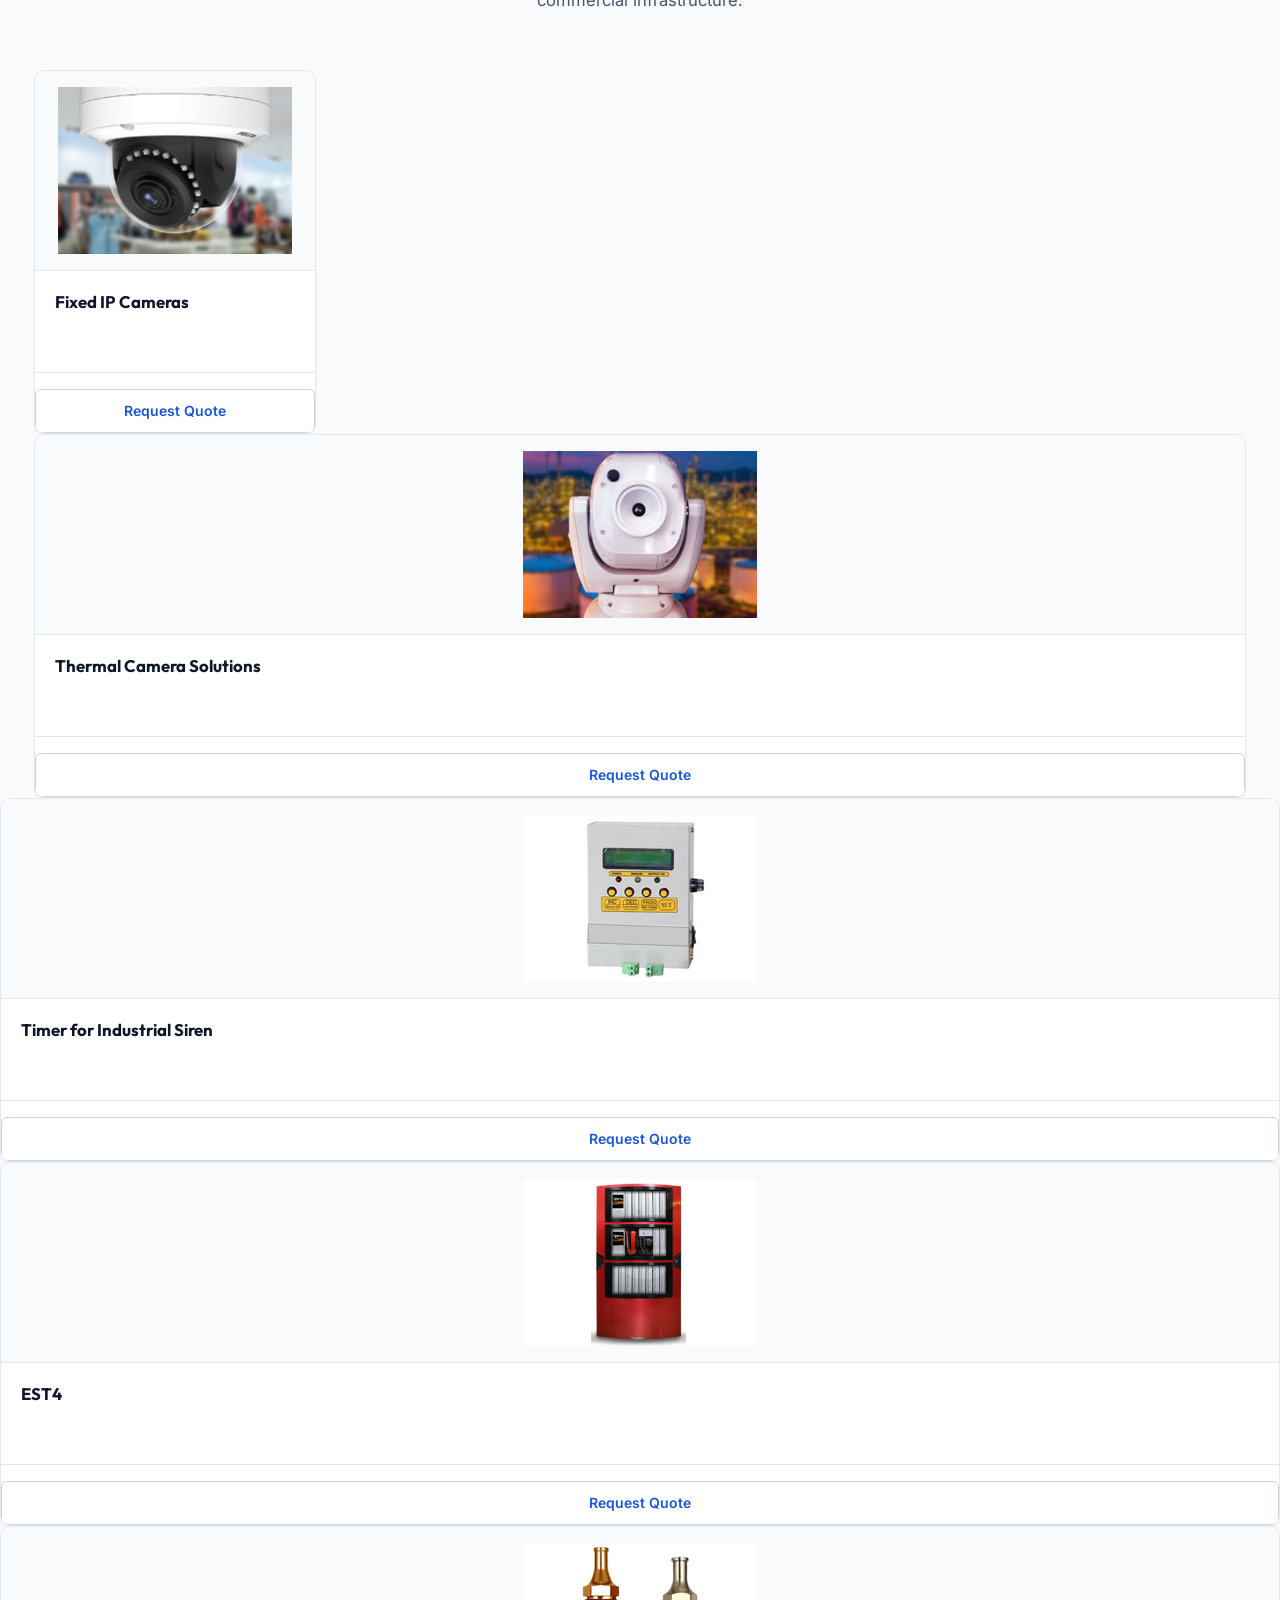
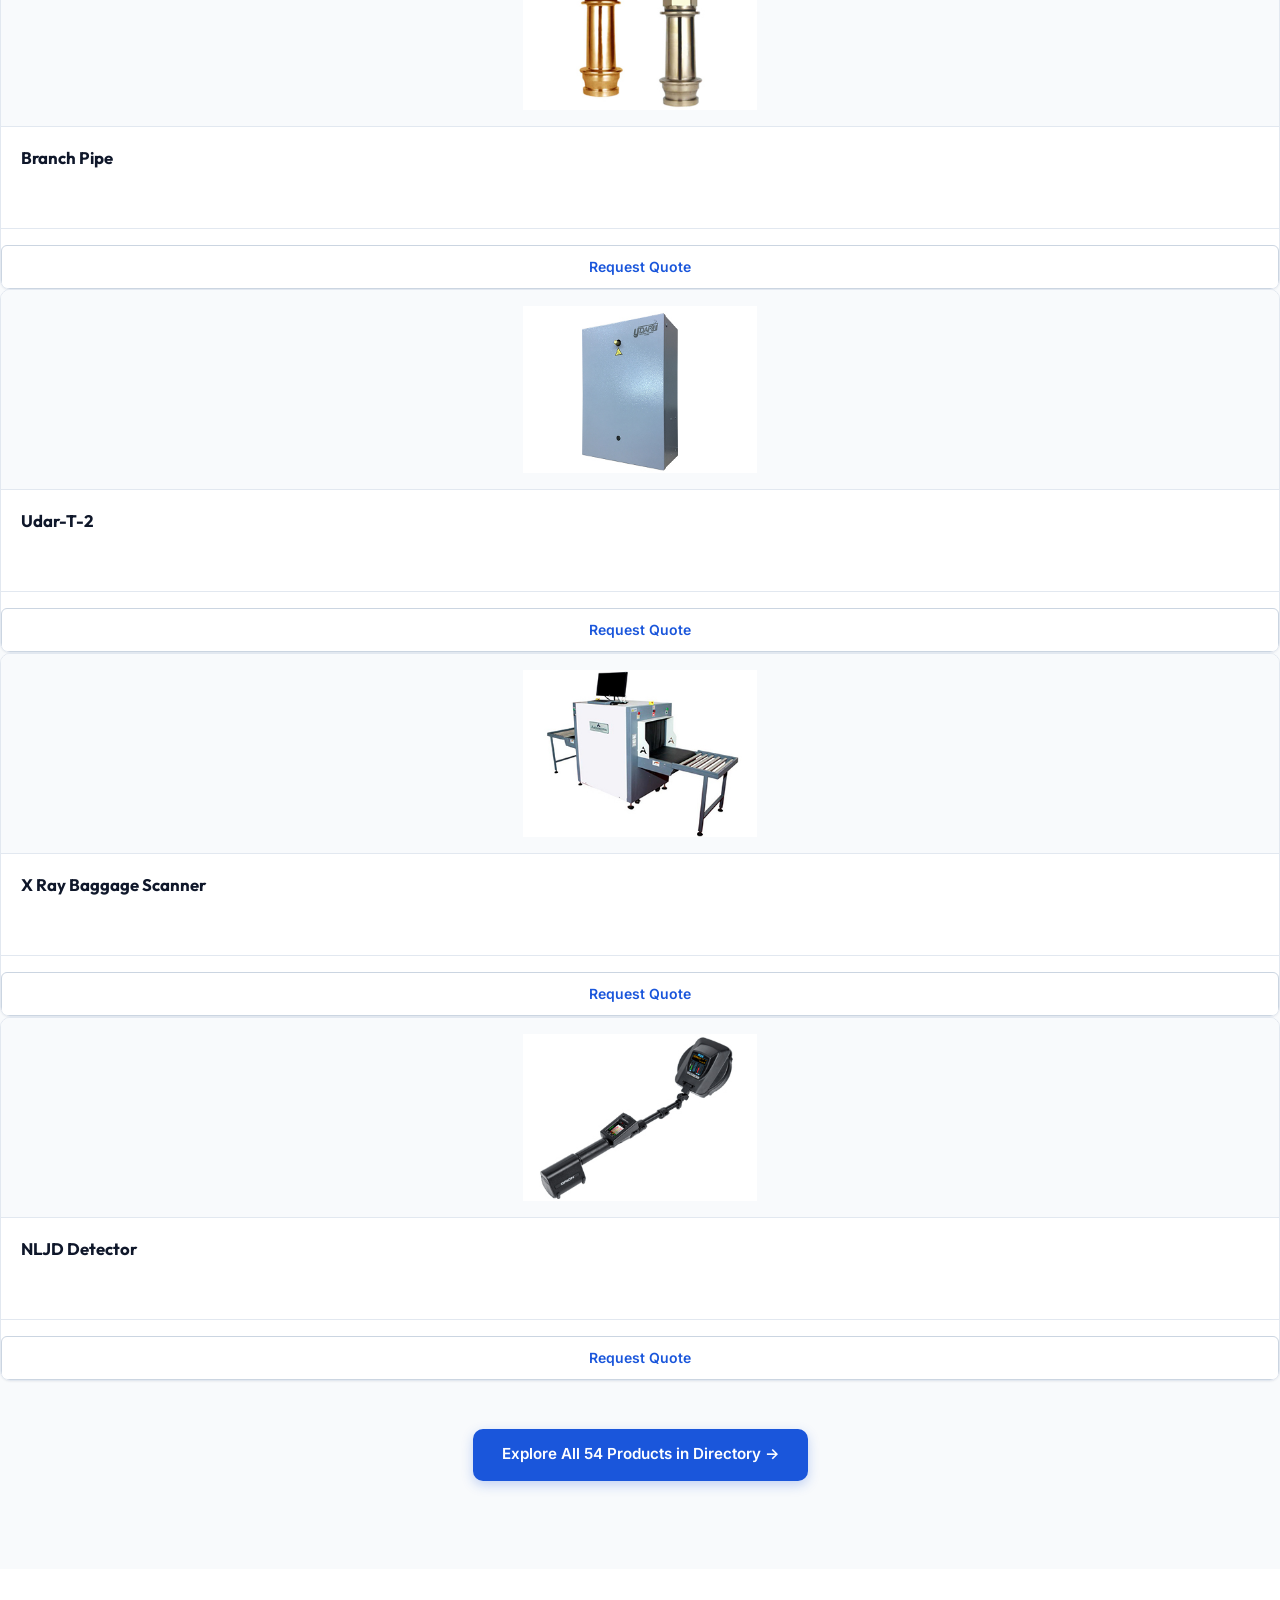
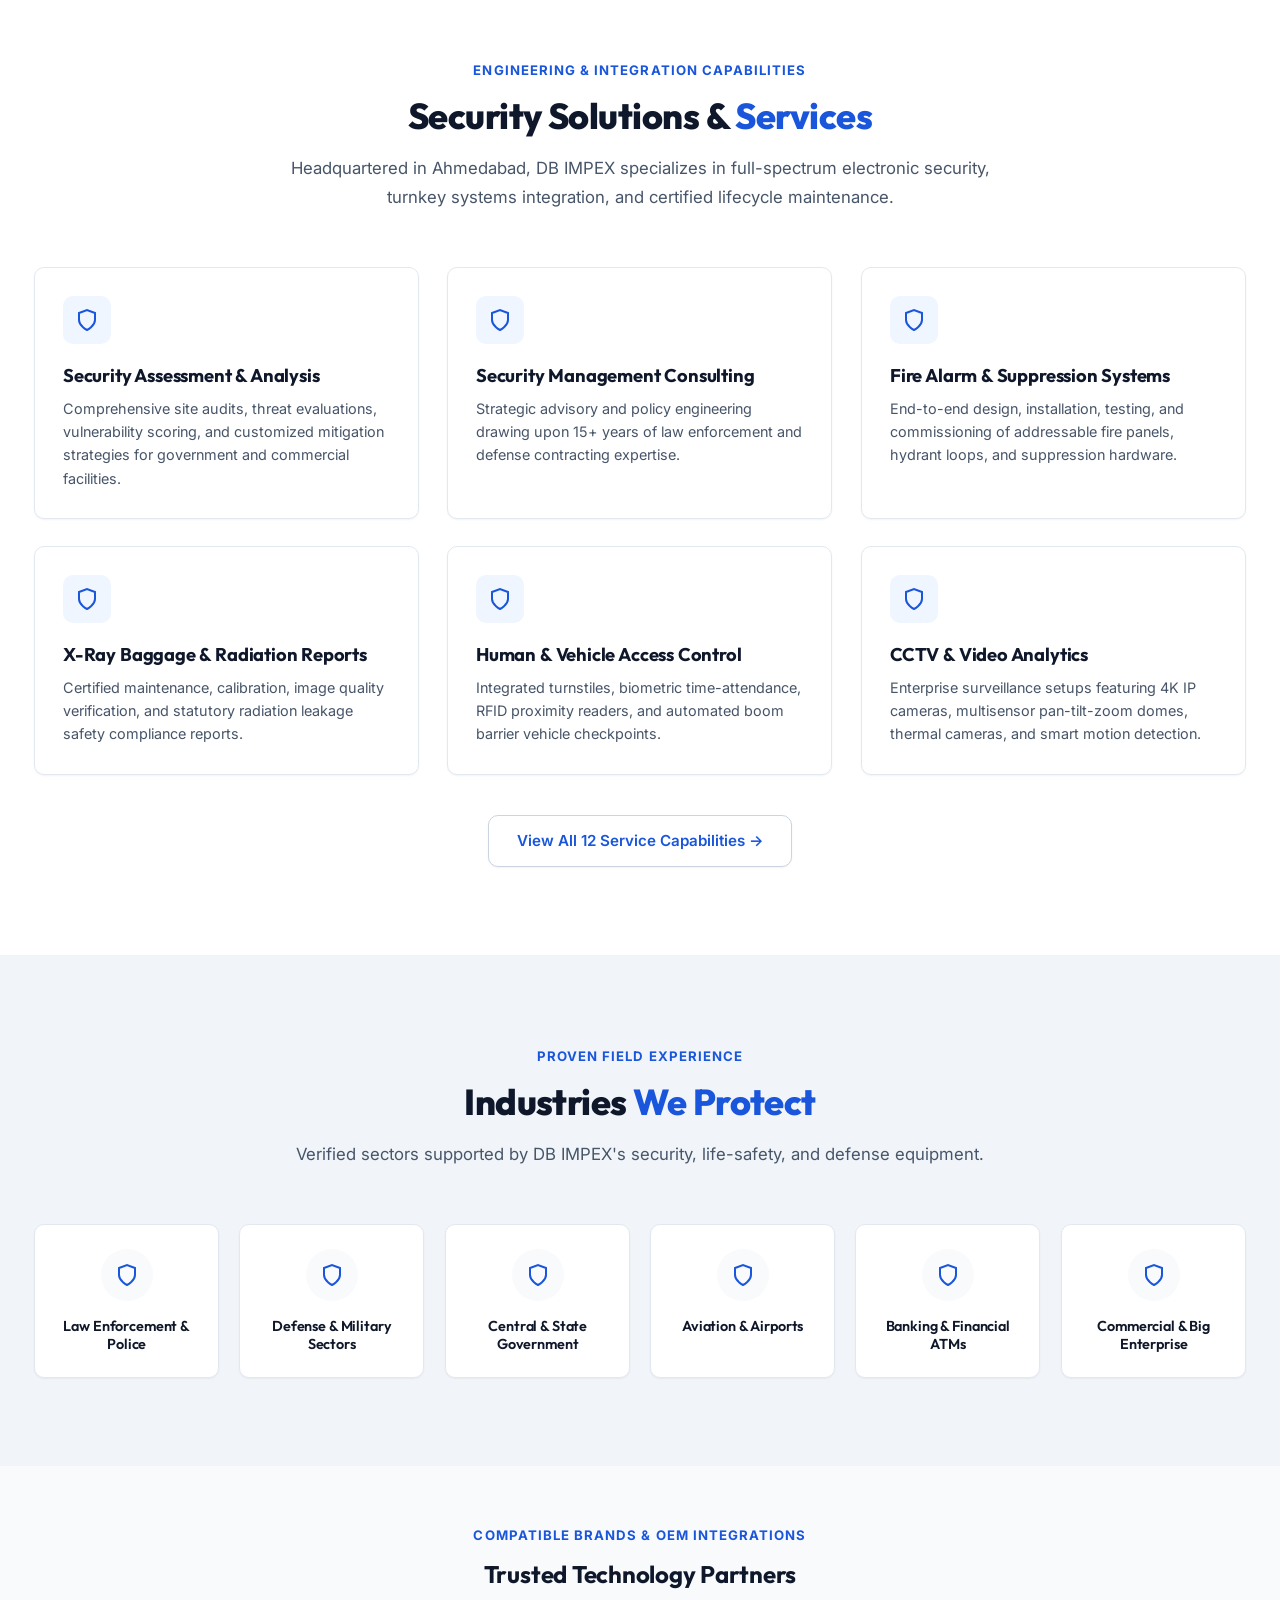
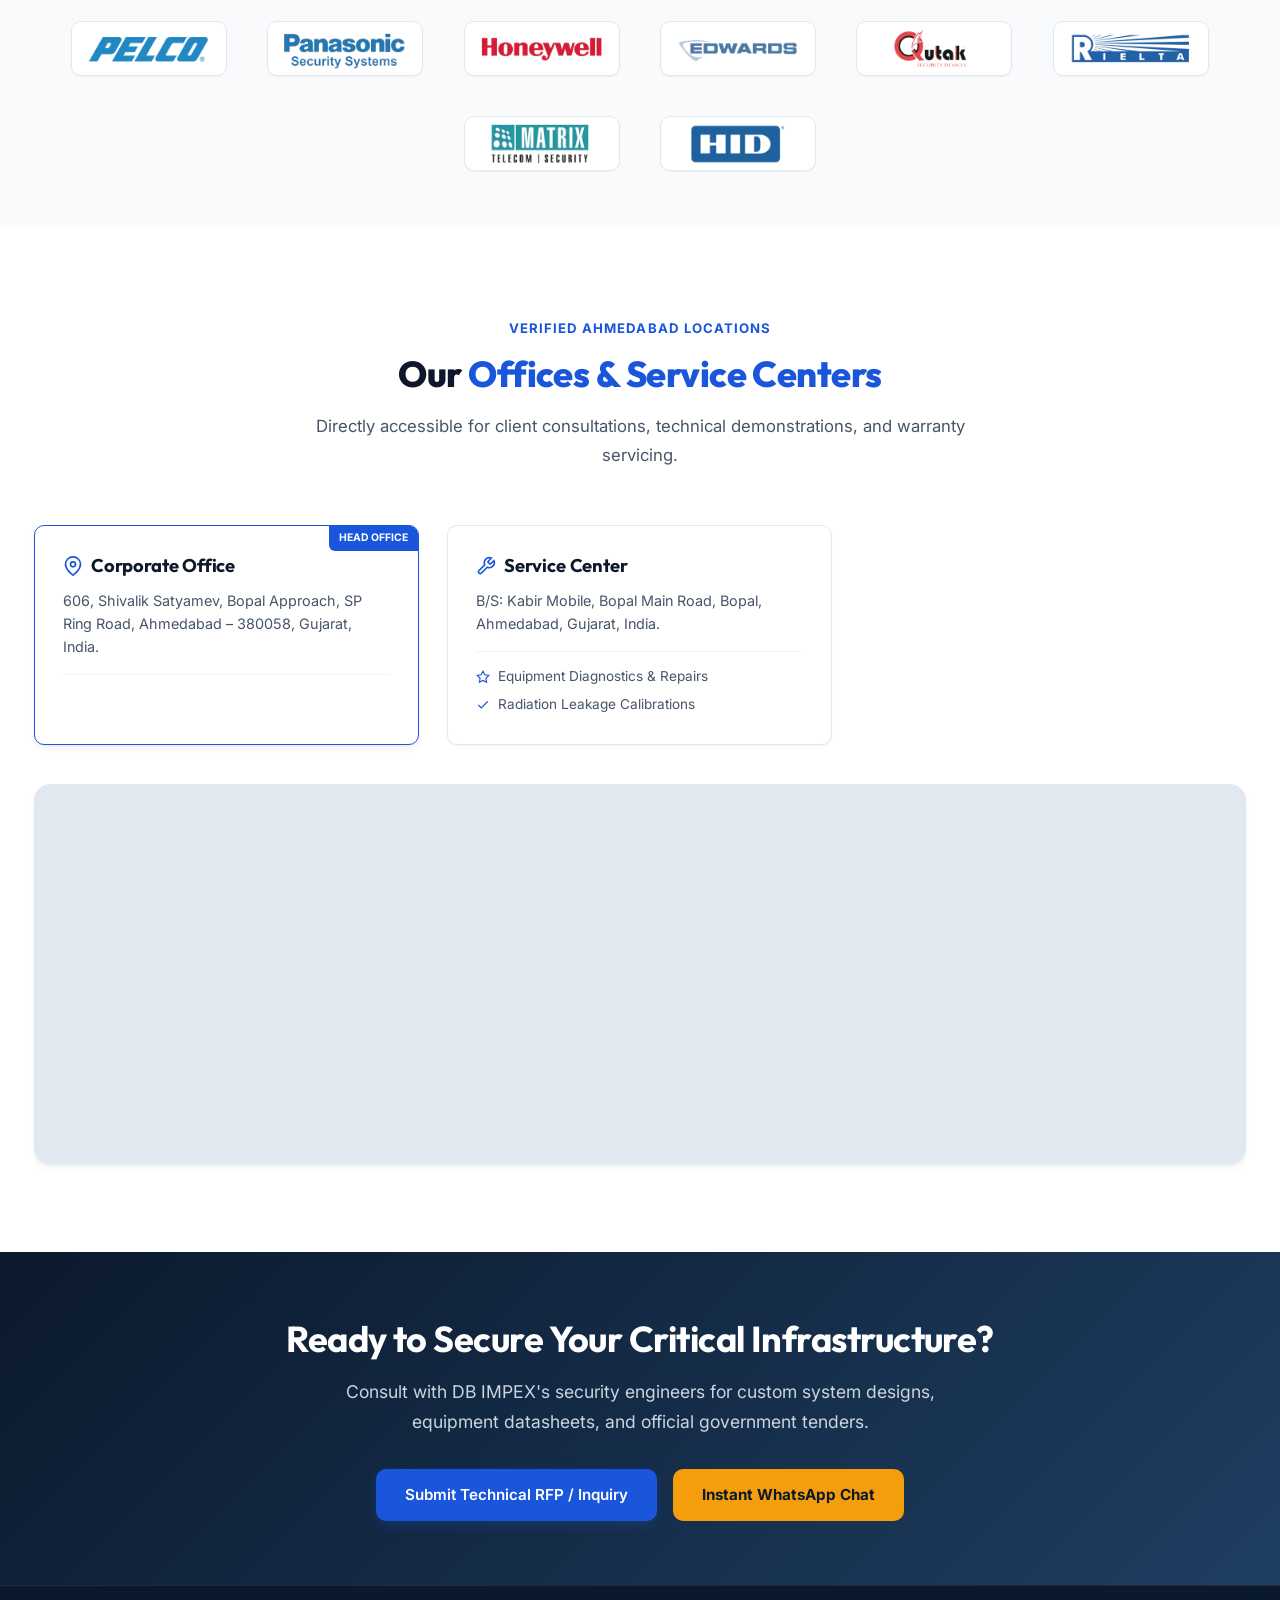
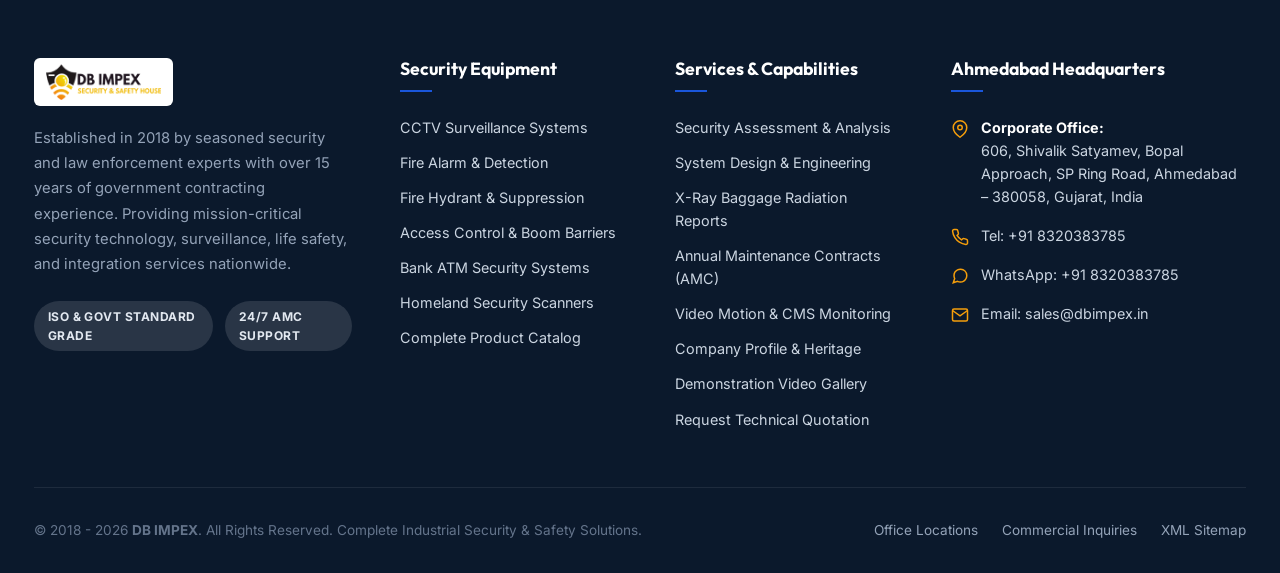
==== commit d0c28478: "Remove broken video section, extra floating buttons, and AI-like product card badges & repetitive li" ====
--- a/index.html
+++ b/index.html
@@ -475,27 +475,12 @@
     
     <div class="product-card" data-category="cctv-camera">
       <div class="product-img-wrap">
-        <span class="product-badge-cat">CCTV Camera</span>
         <img src="assets/images/images_products_cctv-1.jpg" alt="Fixed IP Cameras" loading="lazy">
       </div>
       <div class="product-card-body">
         <h4 class="product-card-title">Fixed IP Cameras</h4>
-        <div class="product-card-sub">Industrial Grade &bull; Verified Quality</div>
-        <div class="product-specs-list">
-          <div class="product-spec-item">
-            <svg width="12" height="12" viewBox="0 0 24 24" fill="none" stroke="currentColor" stroke-width="3"><polyline points="20 6 9 17 4 12"></polyline></svg>
-            <span>Certified Commercial Standard</span>
-          </div>
-          <div class="product-spec-item">
-            <svg width="12" height="12" viewBox="0 0 24 24" fill="none" stroke="currentColor" stroke-width="3"><polyline points="20 6 9 17 4 12"></polyline></svg>
-            <span>OEM Specifications & Warranty</span>
-          </div>
-          <div class="product-spec-item">
-            <svg width="12" height="12" viewBox="0 0 24 24" fill="none" stroke="currentColor" stroke-width="3"><polyline points="20 6 9 17 4 12"></polyline></svg>
-            <span>AMC & Technical Support Available</span>
-          </div>
-        </div>
-        <div class="product-card-action">
+      </div>
+      <div class="product-card-action">
           <button class="btn btn-secondary btn-sm open-quote-modal" data-product="Fixed IP Cameras (CCTV Camera)">
             Request Quote
           </button>
@@ -505,27 +490,12 @@
     
     <div class="product-card" data-category="cctv-camera">
       <div class="product-img-wrap">
-        <span class="product-badge-cat">CCTV Camera</span>
         <img src="assets/images/images_products_cctv-4.jpg" alt="Thermal Camera Solutions" loading="lazy">
       </div>
       <div class="product-card-body">
         <h4 class="product-card-title">Thermal Camera Solutions</h4>
-        <div class="product-card-sub">Industrial Grade &bull; Verified Quality</div>
-        <div class="product-specs-list">
-          <div class="product-spec-item">
-            <svg width="12" height="12" viewBox="0 0 24 24" fill="none" stroke="currentColor" stroke-width="3"><polyline points="20 6 9 17 4 12"></polyline></svg>
-            <span>Certified Commercial Standard</span>
-          </div>
-          <div class="product-spec-item">
-            <svg width="12" height="12" viewBox="0 0 24 24" fill="none" stroke="currentColor" stroke-width="3"><polyline points="20 6 9 17 4 12"></polyline></svg>
-            <span>OEM Specifications & Warranty</span>
-          </div>
-          <div class="product-spec-item">
-            <svg width="12" height="12" viewBox="0 0 24 24" fill="none" stroke="currentColor" stroke-width="3"><polyline points="20 6 9 17 4 12"></polyline></svg>
-            <span>AMC & Technical Support Available</span>
-          </div>
-        </div>
-        <div class="product-card-action">
+      </div>
+      <div class="product-card-action">
           <button class="btn btn-secondary btn-sm open-quote-modal" data-product="Thermal Camera Solutions (CCTV Camera)">
             Request Quote
           </button>
@@ -535,27 +505,12 @@
     
     <div class="product-card" data-category="fire-detection">
       <div class="product-img-wrap">
-        <span class="product-badge-cat">Fire Detection</span>
         <img src="assets/images/images_fire-pro_fire-0.jpg" alt="Timer for Industrial Siren" loading="lazy">
       </div>
       <div class="product-card-body">
         <h4 class="product-card-title">Timer for Industrial Siren</h4>
-        <div class="product-card-sub">Industrial Grade &bull; Verified Quality</div>
-        <div class="product-specs-list">
-          <div class="product-spec-item">
-            <svg width="12" height="12" viewBox="0 0 24 24" fill="none" stroke="currentColor" stroke-width="3"><polyline points="20 6 9 17 4 12"></polyline></svg>
-            <span>Certified Commercial Standard</span>
-          </div>
-          <div class="product-spec-item">
-            <svg width="12" height="12" viewBox="0 0 24 24" fill="none" stroke="currentColor" stroke-width="3"><polyline points="20 6 9 17 4 12"></polyline></svg>
-            <span>OEM Specifications & Warranty</span>
-          </div>
-          <div class="product-spec-item">
-            <svg width="12" height="12" viewBox="0 0 24 24" fill="none" stroke="currentColor" stroke-width="3"><polyline points="20 6 9 17 4 12"></polyline></svg>
-            <span>AMC & Technical Support Available</span>
-          </div>
-        </div>
-        <div class="product-card-action">
+      </div>
+      <div class="product-card-action">
           <button class="btn btn-secondary btn-sm open-quote-modal" data-product="Timer for Industrial Siren (Fire Detection)">
             Request Quote
           </button>
@@ -565,27 +520,12 @@
     
     <div class="product-card" data-category="fire-detection">
       <div class="product-img-wrap">
-        <span class="product-badge-cat">Fire Detection</span>
         <img src="assets/images/images_fire-pro_fire-5.jpg" alt="EST4" loading="lazy">
       </div>
       <div class="product-card-body">
         <h4 class="product-card-title">EST4</h4>
-        <div class="product-card-sub">Industrial Grade &bull; Verified Quality</div>
-        <div class="product-specs-list">
-          <div class="product-spec-item">
-            <svg width="12" height="12" viewBox="0 0 24 24" fill="none" stroke="currentColor" stroke-width="3"><polyline points="20 6 9 17 4 12"></polyline></svg>
-            <span>Certified Commercial Standard</span>
-          </div>
-          <div class="product-spec-item">
-            <svg width="12" height="12" viewBox="0 0 24 24" fill="none" stroke="currentColor" stroke-width="3"><polyline points="20 6 9 17 4 12"></polyline></svg>
-            <span>OEM Specifications & Warranty</span>
-          </div>
-          <div class="product-spec-item">
-            <svg width="12" height="12" viewBox="0 0 24 24" fill="none" stroke="currentColor" stroke-width="3"><polyline points="20 6 9 17 4 12"></polyline></svg>
-            <span>AMC & Technical Support Available</span>
-          </div>
-        </div>
-        <div class="product-card-action">
+      </div>
+      <div class="product-card-action">
           <button class="btn btn-secondary btn-sm open-quote-modal" data-product="EST4 (Fire Detection)">
             Request Quote
           </button>
@@ -595,27 +535,12 @@
     
     <div class="product-card" data-category="fire-hydrant">
       <div class="product-img-wrap">
-        <span class="product-badge-cat">Fire Hydrant</span>
         <img src="assets/images/images_fire-pro_fire-13.jpg" alt="Branch Pipe" loading="lazy">
       </div>
       <div class="product-card-body">
         <h4 class="product-card-title">Branch Pipe</h4>
-        <div class="product-card-sub">Industrial Grade &bull; Verified Quality</div>
-        <div class="product-specs-list">
-          <div class="product-spec-item">
-            <svg width="12" height="12" viewBox="0 0 24 24" fill="none" stroke="currentColor" stroke-width="3"><polyline points="20 6 9 17 4 12"></polyline></svg>
-            <span>Certified Commercial Standard</span>
-          </div>
-          <div class="product-spec-item">
-            <svg width="12" height="12" viewBox="0 0 24 24" fill="none" stroke="currentColor" stroke-width="3"><polyline points="20 6 9 17 4 12"></polyline></svg>
-            <span>OEM Specifications & Warranty</span>
-          </div>
-          <div class="product-spec-item">
-            <svg width="12" height="12" viewBox="0 0 24 24" fill="none" stroke="currentColor" stroke-width="3"><polyline points="20 6 9 17 4 12"></polyline></svg>
-            <span>AMC & Technical Support Available</span>
-          </div>
-        </div>
-        <div class="product-card-action">
+      </div>
+      <div class="product-card-action">
           <button class="btn btn-secondary btn-sm open-quote-modal" data-product="Branch Pipe (Fire Hydrant)">
             Request Quote
           </button>
@@ -625,27 +550,12 @@
     
     <div class="product-card" data-category="atm-security">
       <div class="product-img-wrap">
-        <span class="product-badge-cat">ATM Security</span>
         <img src="assets/images/images_atm_atm-1.jpg" alt="Udar-T-2" loading="lazy">
       </div>
       <div class="product-card-body">
         <h4 class="product-card-title">Udar-T-2</h4>
-        <div class="product-card-sub">Industrial Grade &bull; Verified Quality</div>
-        <div class="product-specs-list">
-          <div class="product-spec-item">
-            <svg width="12" height="12" viewBox="0 0 24 24" fill="none" stroke="currentColor" stroke-width="3"><polyline points="20 6 9 17 4 12"></polyline></svg>
-            <span>Certified Commercial Standard</span>
-          </div>
-          <div class="product-spec-item">
-            <svg width="12" height="12" viewBox="0 0 24 24" fill="none" stroke="currentColor" stroke-width="3"><polyline points="20 6 9 17 4 12"></polyline></svg>
-            <span>OEM Specifications & Warranty</span>
-          </div>
-          <div class="product-spec-item">
-            <svg width="12" height="12" viewBox="0 0 24 24" fill="none" stroke="currentColor" stroke-width="3"><polyline points="20 6 9 17 4 12"></polyline></svg>
-            <span>AMC & Technical Support Available</span>
-          </div>
-        </div>
-        <div class="product-card-action">
+      </div>
+      <div class="product-card-action">
           <button class="btn btn-secondary btn-sm open-quote-modal" data-product="Udar-T-2 (ATM Security)">
             Request Quote
           </button>
@@ -655,27 +565,12 @@
     
     <div class="product-card" data-category="homeland-security">
       <div class="product-img-wrap">
-        <span class="product-badge-cat">Homeland Security</span>
         <img src="assets/images/images_homeland_home-1.jpg" alt="X Ray Baggage Scanner" loading="lazy">
       </div>
       <div class="product-card-body">
         <h4 class="product-card-title">X Ray Baggage Scanner</h4>
-        <div class="product-card-sub">Industrial Grade &bull; Verified Quality</div>
-        <div class="product-specs-list">
-          <div class="product-spec-item">
-            <svg width="12" height="12" viewBox="0 0 24 24" fill="none" stroke="currentColor" stroke-width="3"><polyline points="20 6 9 17 4 12"></polyline></svg>
-            <span>Certified Commercial Standard</span>
-          </div>
-          <div class="product-spec-item">
-            <svg width="12" height="12" viewBox="0 0 24 24" fill="none" stroke="currentColor" stroke-width="3"><polyline points="20 6 9 17 4 12"></polyline></svg>
-            <span>OEM Specifications & Warranty</span>
-          </div>
-          <div class="product-spec-item">
-            <svg width="12" height="12" viewBox="0 0 24 24" fill="none" stroke="currentColor" stroke-width="3"><polyline points="20 6 9 17 4 12"></polyline></svg>
-            <span>AMC & Technical Support Available</span>
-          </div>
-        </div>
-        <div class="product-card-action">
+      </div>
+      <div class="product-card-action">
           <button class="btn btn-secondary btn-sm open-quote-modal" data-product="X Ray Baggage Scanner (Homeland Security)">
             Request Quote
           </button>
@@ -685,27 +580,12 @@
     
     <div class="product-card" data-category="homeland-security">
       <div class="product-img-wrap">
-        <span class="product-badge-cat">Homeland Security</span>
         <img src="assets/images/images_homeland_home-2.jpg" alt="NLJD Detector" loading="lazy">
       </div>
       <div class="product-card-body">
         <h4 class="product-card-title">NLJD Detector</h4>
-        <div class="product-card-sub">Industrial Grade &bull; Verified Quality</div>
-        <div class="product-specs-list">
-          <div class="product-spec-item">
-            <svg width="12" height="12" viewBox="0 0 24 24" fill="none" stroke="currentColor" stroke-width="3"><polyline points="20 6 9 17 4 12"></polyline></svg>
-            <span>Certified Commercial Standard</span>
-          </div>
-          <div class="product-spec-item">
-            <svg width="12" height="12" viewBox="0 0 24 24" fill="none" stroke="currentColor" stroke-width="3"><polyline points="20 6 9 17 4 12"></polyline></svg>
-            <span>OEM Specifications & Warranty</span>
-          </div>
-          <div class="product-spec-item">
-            <svg width="12" height="12" viewBox="0 0 24 24" fill="none" stroke="currentColor" stroke-width="3"><polyline points="20 6 9 17 4 12"></polyline></svg>
-            <span>AMC & Technical Support Available</span>
-          </div>
-        </div>
-        <div class="product-card-action">
+      </div>
+      <div class="product-card-action">
           <button class="btn btn-secondary btn-sm open-quote-modal" data-product="NLJD Detector (Homeland Security)">
             Request Quote
           </button>
@@ -847,58 +727,6 @@
             <h3 class="industry-name">Commercial & Big Enterprise</h3>
           </div>
         
-        </div>
-      </div>
-    </section>
-    
-    <!-- Video Demonstration Showcase -->
-    <section class="section">
-      <div class="container">
-        <div class="section-header">
-          <span class="section-tag">GENUINE DEMONSTRATIONS</span>
-          <h2 class="section-title">Equipment <span class="highlight">in Action</span></h2>
-          <p class="section-desc">
-            Watch authentic video demonstrations of DB IMPEX sirens, baggage scanners, metal detectors, and defense equipment.
-          </p>
-        </div>
-
-        <div class="videos-grid">
-    
-          <div class="video-card">
-            <div class="video-frame-wrap">
-              <iframe src="https://www.youtube.com/embed/gkFttbaHJfg" title="Industrial Siren & Automated Timer Demo" allowfullscreen loading="lazy"></iframe>
-            </div>
-            <div class="video-card-body">
-              <h4 class="video-card-title">Industrial Siren & Automated Timer Demo</h4>
-              <p class="video-card-meta">High-decibel audible emergency alert system with synchronized timing controller.</p>
-            </div>
-          </div>
-        
-          <div class="video-card">
-            <div class="video-frame-wrap">
-              <iframe src="https://www.youtube.com/embed/OvHibWv9SCQ" title="X-Ray Baggage Inspection Scanner Demonstration" allowfullscreen loading="lazy"></iframe>
-            </div>
-            <div class="video-card-body">
-              <h4 class="video-card-title">X-Ray Baggage Inspection Scanner Demonstration</h4>
-              <p class="video-card-meta">High-penetration dual energy screening for security checkpoints and checkpoints.</p>
-            </div>
-          </div>
-        
-          <div class="video-card">
-            <div class="video-frame-wrap">
-              <iframe src="https://www.youtube.com/embed/ze5Dr_7uBvk" title="Explosive & Trace Vapor Detection Overview" allowfullscreen loading="lazy"></iframe>
-            </div>
-            <div class="video-card-body">
-              <h4 class="video-card-title">Explosive & Trace Vapor Detection Overview</h4>
-              <p class="video-card-meta">Advanced trace detection technology used by law enforcement and defense forces.</p>
-            </div>
-          </div>
-        
-        </div>
-        <div style="text-align:center; margin-top:2.5rem;">
-          <a href="gallery.html" class="btn btn-secondary">
-            Watch All 13 Product Videos in Gallery &rarr;
-          </a>
         </div>
       </div>
     </section>
@@ -1156,12 +984,6 @@
       <a href="https://wa.me/918320383785" target="_blank" rel="noopener" class="float-btn float-whatsapp" title="WhatsApp DB IMPEX" aria-label="WhatsApp Us">
         <svg width="26" height="26" viewBox="0 0 24 24" fill="currentColor"><path d="M12.031 6.172c-3.181 0-5.767 2.586-5.768 5.766-.001 1.298.38 2.27 1.019 3.287l-.711 2.598 2.668-.699c.969.584 1.769.882 2.792.882 3.182 0 5.767-2.587 5.768-5.766 0-3.18-2.586-5.768-5.768-5.768zm0-2.172c4.378 0 7.938 3.559 7.938 7.94 0 4.38-3.56 7.939-7.938 7.939-1.332 0-2.593-.332-3.7-.927l-4.331 1.135 1.155-4.225c-.663-1.163-1.062-2.511-1.062-3.922 0-4.381 3.56-7.94 7.938-7.94zm-1.897 10.749c-.279.141-.659.212-1.028.188-.415-.027-.852-.204-1.289-.481-1.127-.714-1.875-1.785-2.227-2.314-.351-.53-.027-.816.113-1.037.126-.197.279-.434.419-.651.139-.217.186-.372.279-.62.093-.248.047-.465-.023-.651-.07-.186-.628-1.512-.86-2.07-.226-.543-.456-.469-.628-.477-.163-.008-.349-.01-.535-.01-.186 0-.488.07-.744.349-.256.279-.977.954-.977 2.326s1.001 2.698 1.14 2.884c.14.186 1.968 3.006 4.77 4.215.666.288 1.187.46 1.593.589.67.213 1.28.183 1.761.111.537-.08 1.65-.674 1.883-1.325.233-.651.233-1.209.163-1.325-.07-.116-.256-.186-.535-.326z"/></svg>
       </a>
-      <a href="tel:+918320383785" class="float-btn float-call" title="Call DB IMPEX" aria-label="Call Us Directly">
-        <svg width="22" height="22" viewBox="0 0 24 24" fill="none" stroke="currentColor" stroke-width="2"><path d="M22 16.92v3a2 2 0 0 1-2.18 2 19.79 19.79 0 0 1-8.63-3.07 19.5 19.5 0 0 1-6-6 19.79 19.79 0 0 1-3.07-8.67A2 2 0 0 1 4.11 2h3a2 2 0 0 1 2 1.72 12.84 12.84 0 0 0 2.81.7A2 2 0 0 1 22 16.92z"></path></svg>
-      </a>
-      <button class="float-btn back-to-top" title="Back to top" aria-label="Back to Top">
-        <svg width="20" height="20" viewBox="0 0 24 24" fill="none" stroke="currentColor" stroke-width="2"><polyline points="18 15 12 9 6 15"></polyline></svg>
-      </button>
     </div>
 
     <!-- Scripts -->
--- a/assets/css/style.css
+++ b/assets/css/style.css
@@ -1264,19 +1264,11 @@
 }
 
 .product-badge-cat {
-  position: absolute;
-  top: 0.75rem;
-  left: 0.75rem;
-  font-size: 0.7rem;
-  font-weight: 600;
-  padding: 0.2rem 0.5rem;
-  border-radius: var(--radius-sm);
-  background: rgba(11, 25, 44, 0.8);
-  color: #FFFFFF;
+  display: none !important;
 }
 
 .product-card-body {
-  padding: 1.25rem;
+  padding: 1.25rem 1.25rem 1.5rem;
   display: flex;
   flex-direction: column;
   flex-grow: 1;
@@ -1286,38 +1278,22 @@
   font-size: 1.05rem;
   font-weight: 700;
   color: var(--text-primary);
-  margin-bottom: 0.4rem;
+  margin-bottom: 0.85rem;
   line-height: 1.35;
+  min-height: 2.7rem;
 }
 
 .product-card-sub {
-  font-size: 0.8rem;
-  color: var(--text-muted);
-  margin-bottom: 0.85rem;
+  display: none !important;
 }
 
 .product-specs-list {
-  margin-bottom: 1.25rem;
-  flex-grow: 1;
-}
-
-.product-spec-item {
-  font-size: 0.8rem;
-  color: var(--text-secondary);
-  display: flex;
-  align-items: center;
-  gap: 0.35rem;
-  margin-bottom: 0.3rem;
-}
-
-.product-spec-item svg {
-  color: var(--brand-blue);
-  flex-shrink: 0;
+  display: none !important;
 }
 
 .product-card-action {
   margin-top: auto;
-  border-top: 1px solid var(--border-subtle);
+  border-top: 1px solid var(--border-light);
   padding-top: 1rem;
 }
 
@@ -1351,10 +1327,12 @@
 
 .video-frame-wrap {
   position: relative;
-  padding-bottom: 56.25%;
-  height: 0;
+  min-height: 180px;
   overflow: hidden;
-  background-color: #000000;
+  background: linear-gradient(135deg, #0B192C 0%, #1E3E62 100%);
+  display: flex;
+  align-items: center;
+  justify-content: center;
 }
 
 .video-frame-wrap iframe {
@@ -1757,26 +1735,27 @@
   right: 25px;
   z-index: 1000;
   display: flex;
-  flex-direction: column;
-  gap: 0.75rem;
+  align-items: center;
+  justify-content: center;
 }
 
 .float-btn {
-  width: 50px;
-  height: 50px;
+  width: 52px;
+  height: 52px;
   border-radius: 50%;
   display: flex;
   align-items: center;
   justify-content: center;
   color: #FFFFFF;
-  box-shadow: var(--shadow-lg);
+  box-shadow: 0 6px 20px rgba(37, 211, 102, 0.4);
   cursor: pointer;
-  transition: var(--transition);
+  transition: transform 0.25s ease, box-shadow 0.25s ease;
   text-decoration: none;
 }
 
 .float-btn:hover {
-  transform: scale(1.1);
+  transform: scale(1.08);
+  box-shadow: 0 10px 25px rgba(37, 211, 102, 0.5);
   color: #FFFFFF;
 }
 
@@ -1784,19 +1763,8 @@
   background-color: #25D366;
 }
 
-.float-call {
-  background-color: var(--brand-blue);
-}
-
-.back-to-top {
-  background-color: var(--primary-navy);
-  opacity: 0;
-  visibility: hidden;
-}
-
-.back-to-top.visible {
-  opacity: 1;
-  visibility: visible;
+.float-call, .back-to-top {
+  display: none !important;
 }
 
 /* ==========================================================================
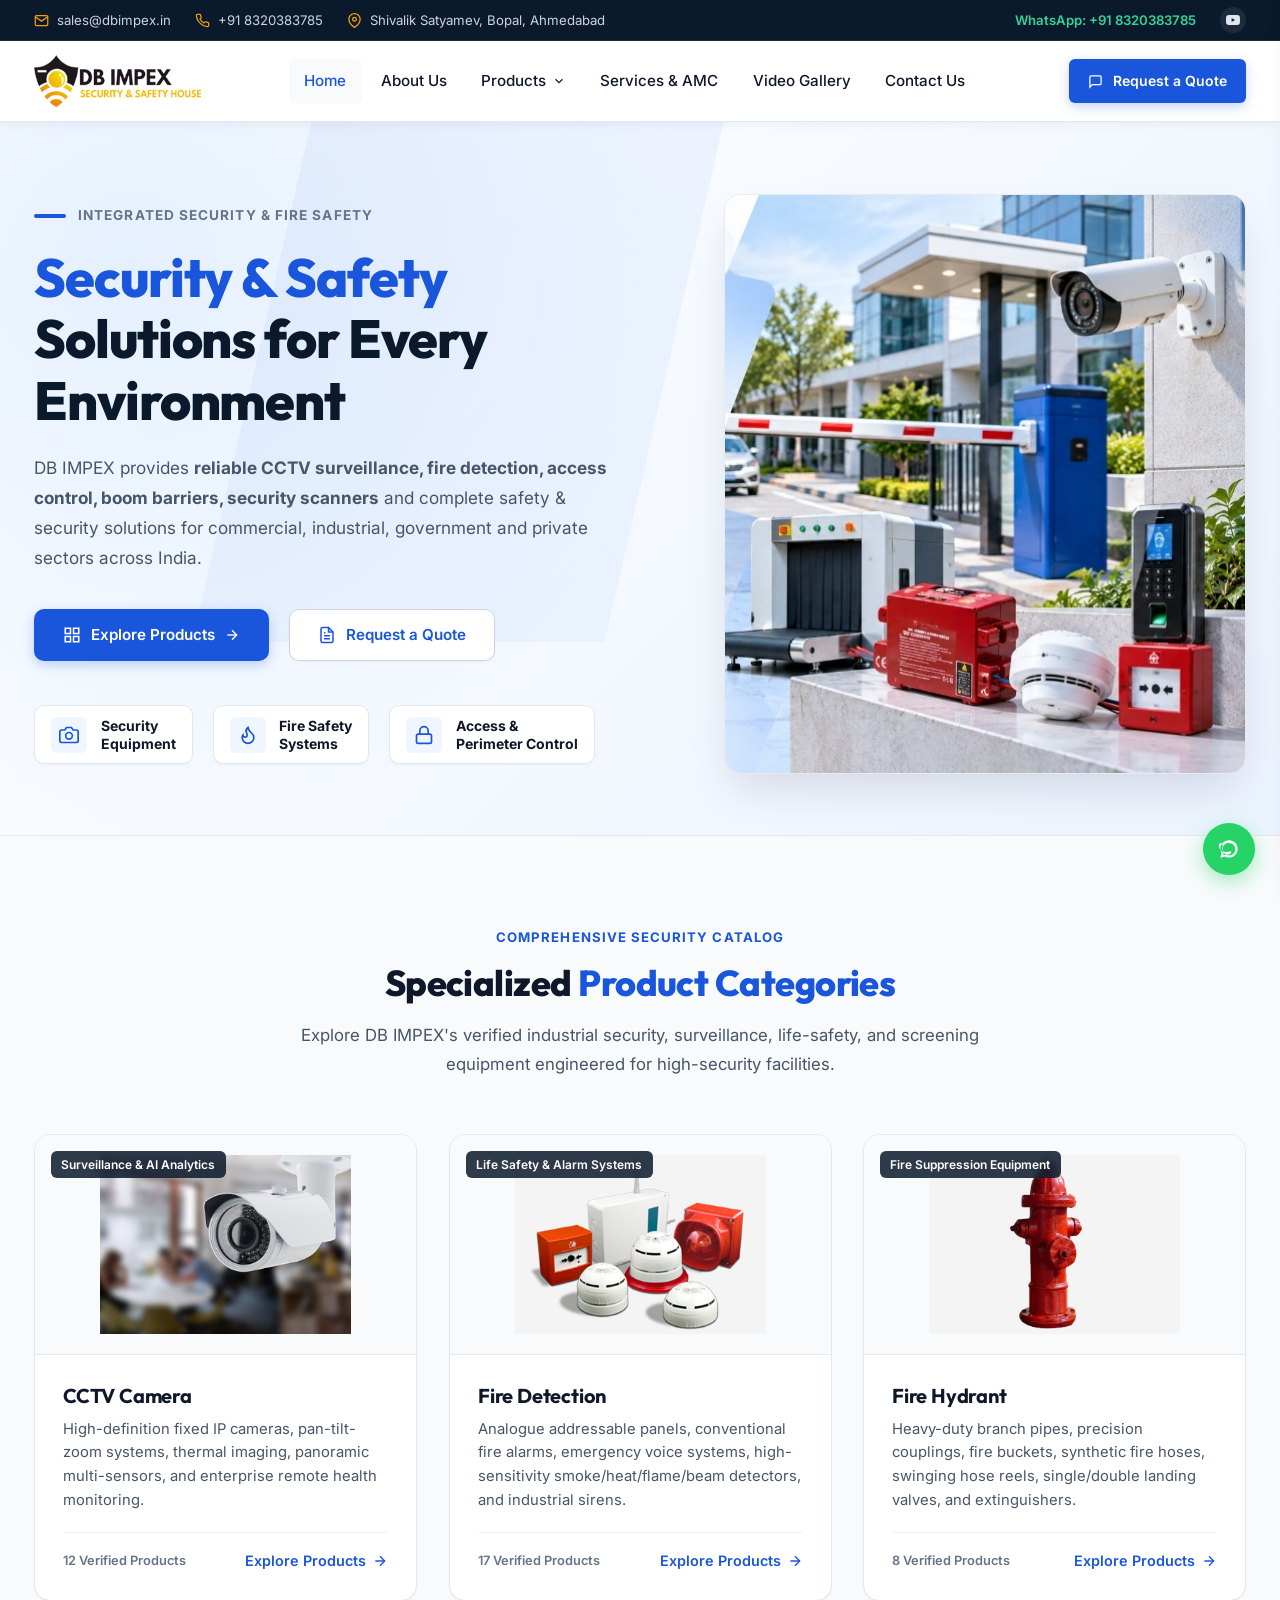
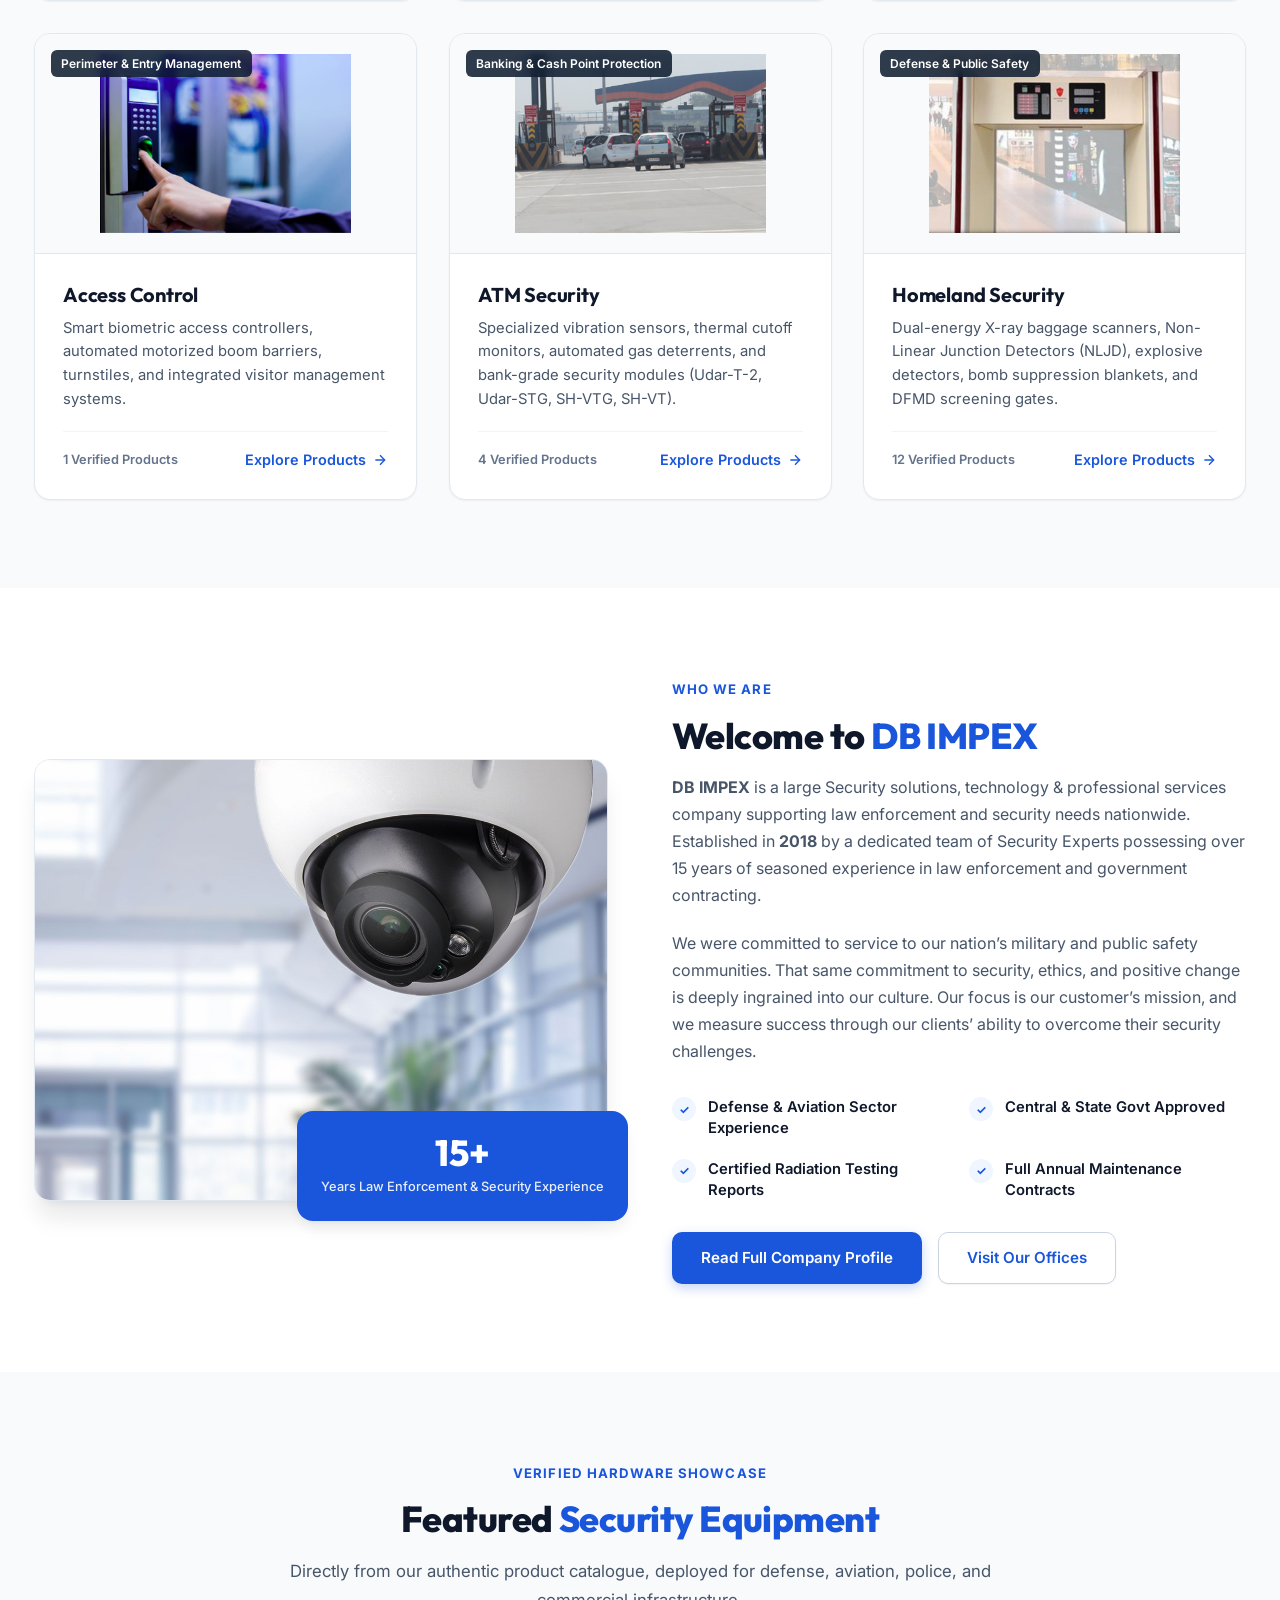
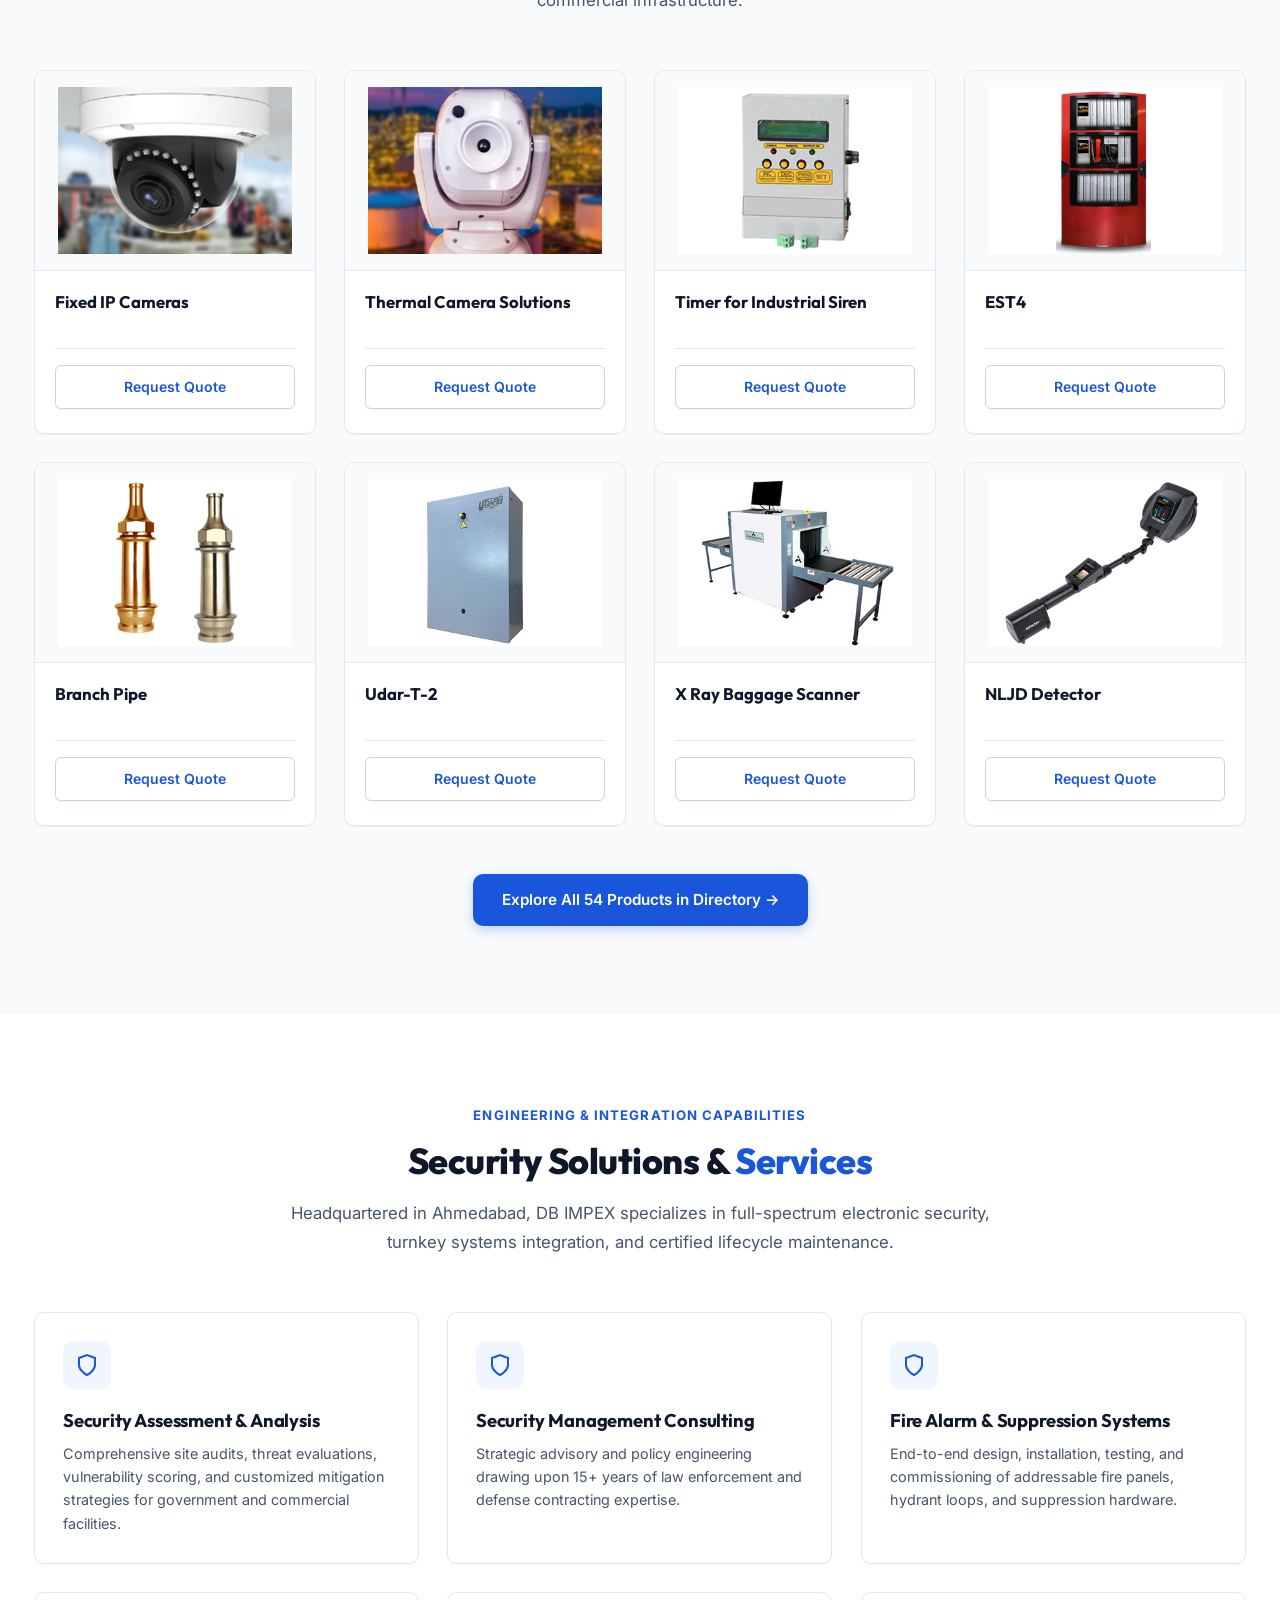
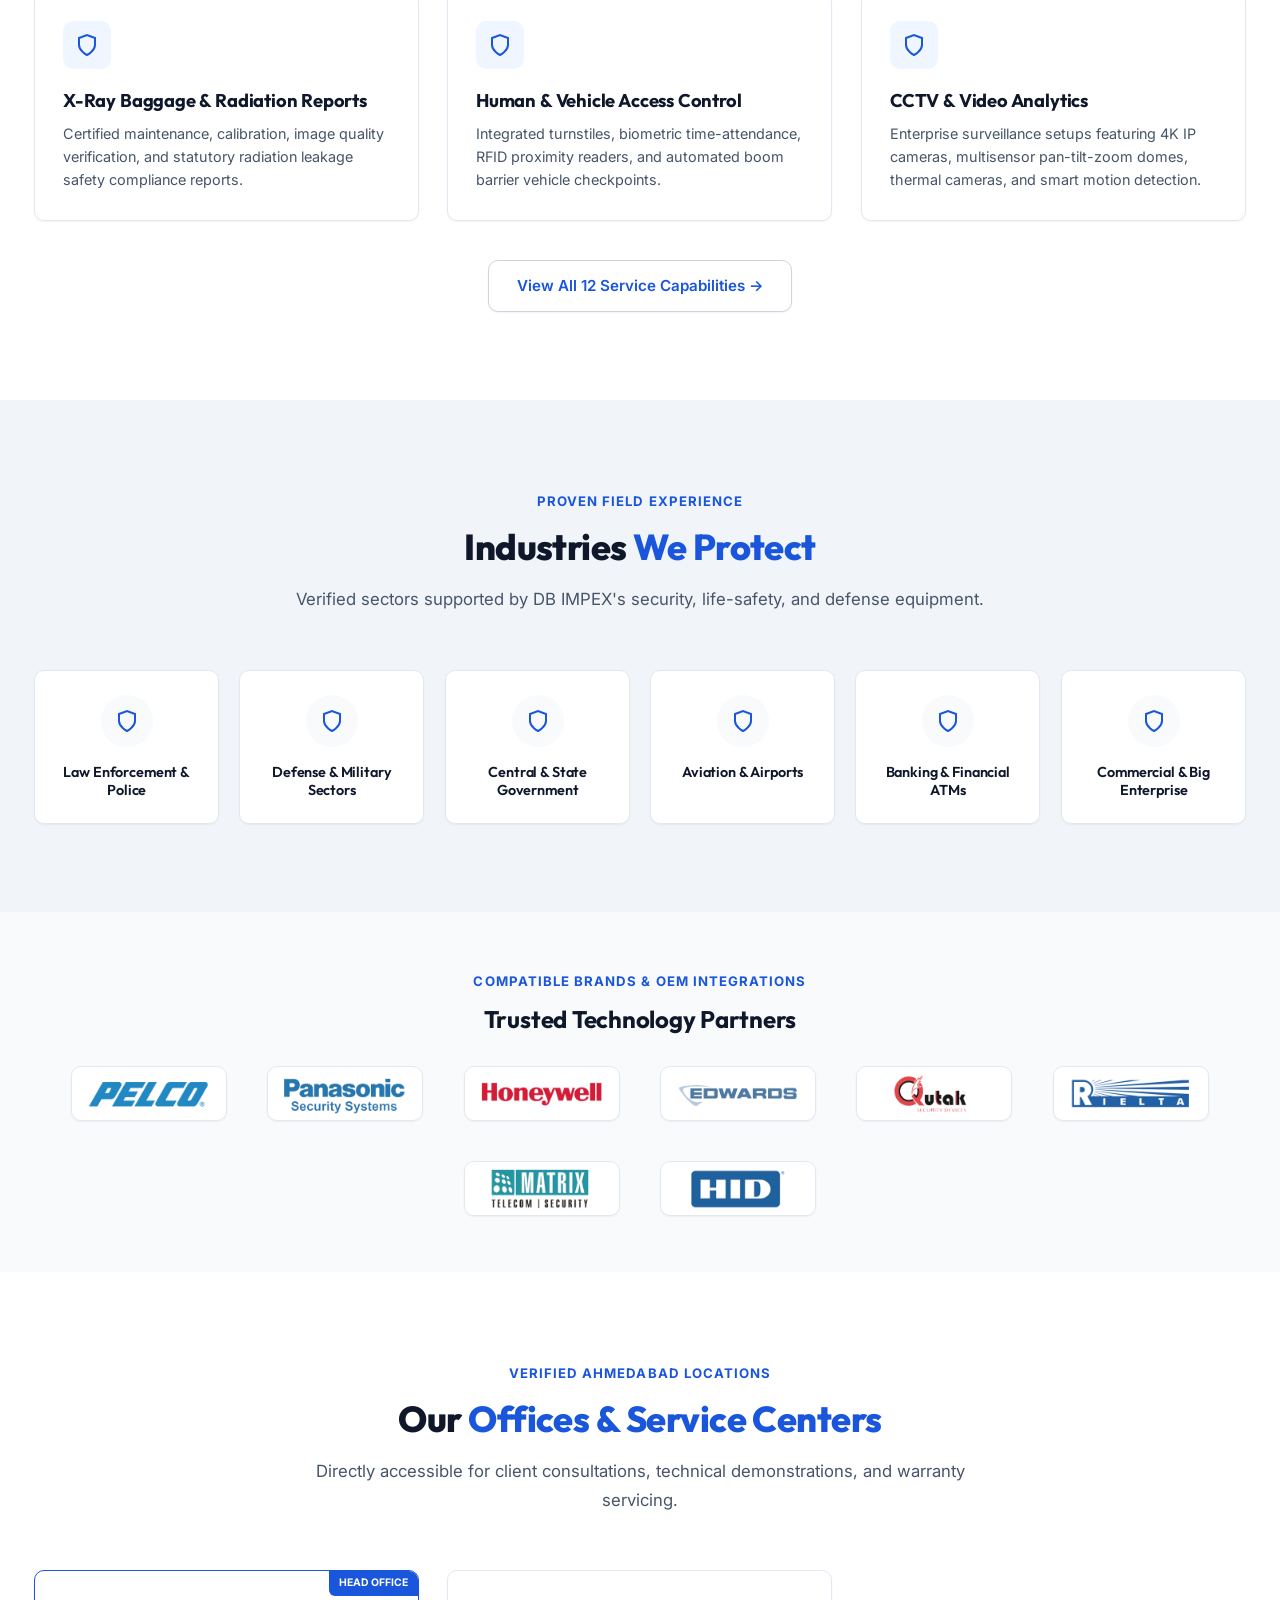
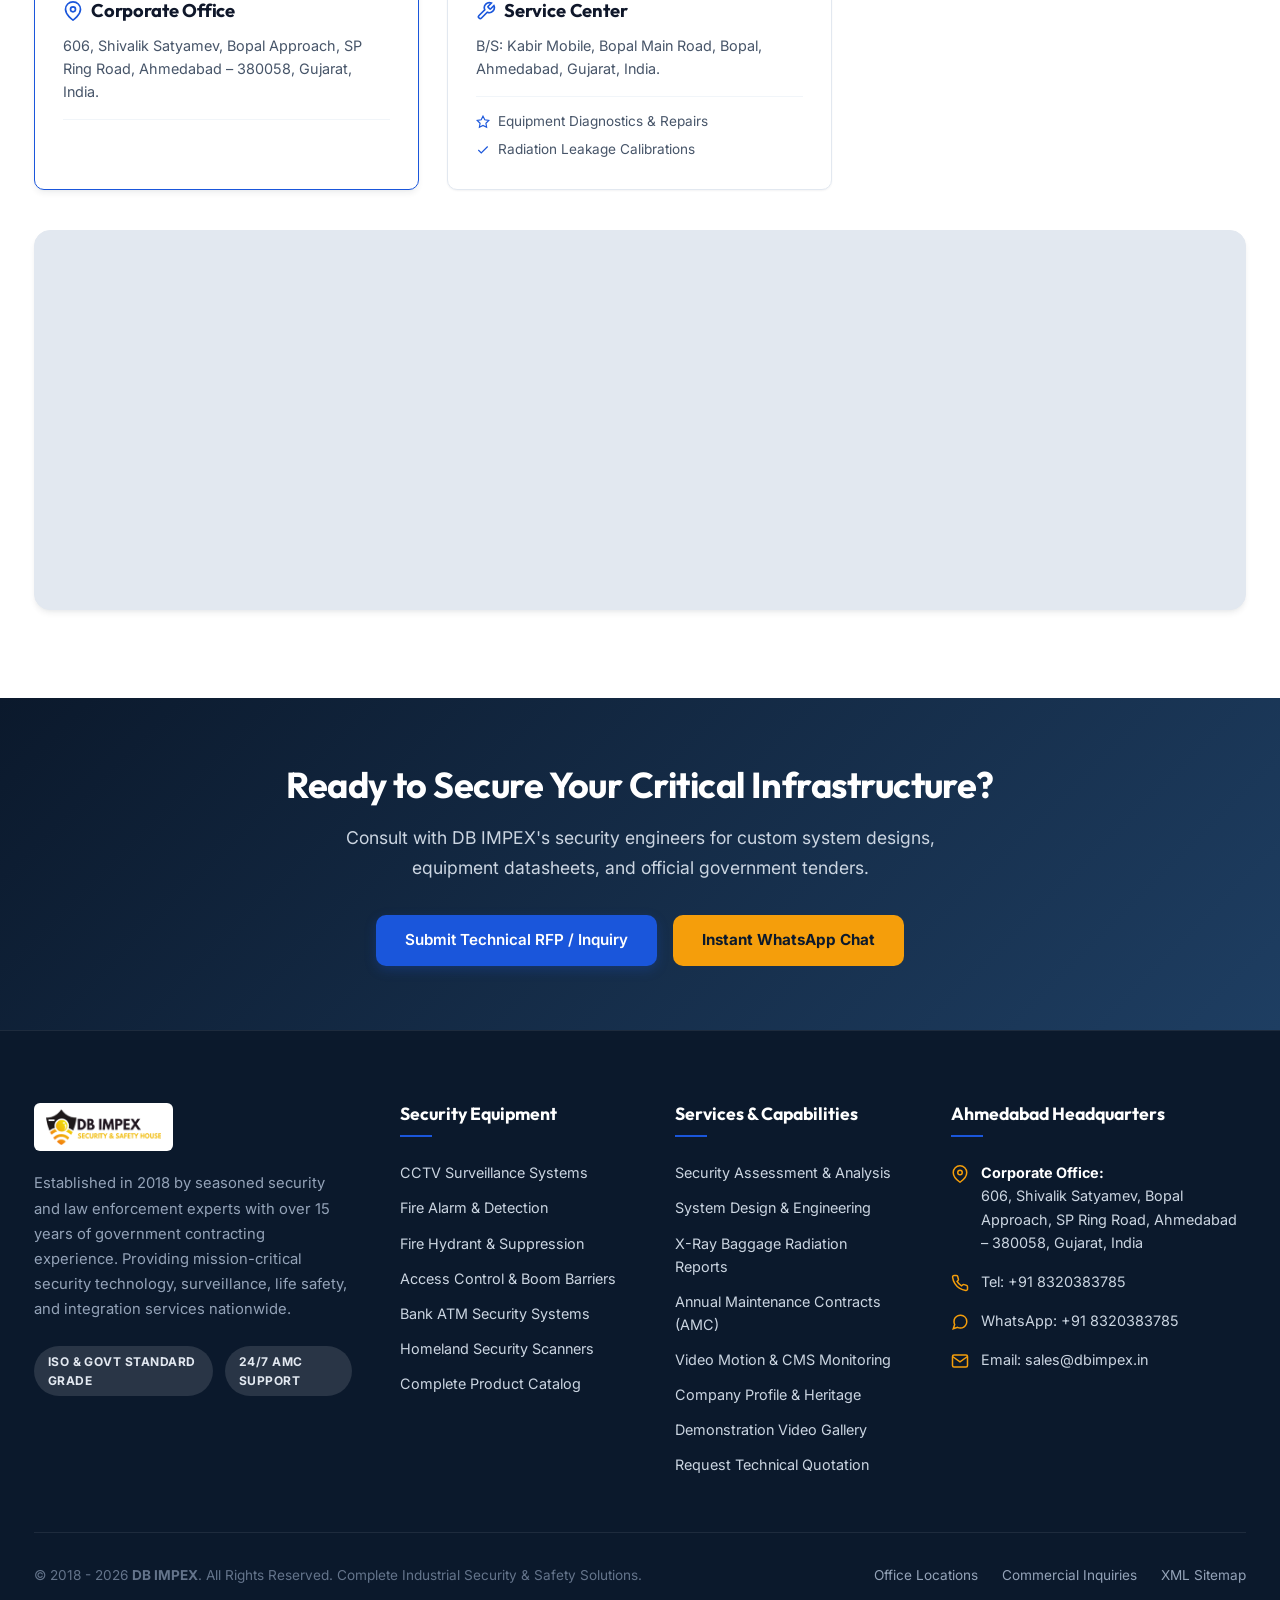
==== commit ce9ba1d9: "Fix product card grid DOM structure across all product and catalog pages" ====
--- a/index.html
+++ b/index.html
@@ -479,8 +479,7 @@
       </div>
       <div class="product-card-body">
         <h4 class="product-card-title">Fixed IP Cameras</h4>
-      </div>
-      <div class="product-card-action">
+        <div class="product-card-action">
           <button class="btn btn-secondary btn-sm open-quote-modal" data-product="Fixed IP Cameras (CCTV Camera)">
             Request Quote
           </button>
@@ -494,8 +493,7 @@
       </div>
       <div class="product-card-body">
         <h4 class="product-card-title">Thermal Camera Solutions</h4>
-      </div>
-      <div class="product-card-action">
+        <div class="product-card-action">
           <button class="btn btn-secondary btn-sm open-quote-modal" data-product="Thermal Camera Solutions (CCTV Camera)">
             Request Quote
           </button>
@@ -509,8 +507,7 @@
       </div>
       <div class="product-card-body">
         <h4 class="product-card-title">Timer for Industrial Siren</h4>
-      </div>
-      <div class="product-card-action">
+        <div class="product-card-action">
           <button class="btn btn-secondary btn-sm open-quote-modal" data-product="Timer for Industrial Siren (Fire Detection)">
             Request Quote
           </button>
@@ -524,8 +521,7 @@
       </div>
       <div class="product-card-body">
         <h4 class="product-card-title">EST4</h4>
-      </div>
-      <div class="product-card-action">
+        <div class="product-card-action">
           <button class="btn btn-secondary btn-sm open-quote-modal" data-product="EST4 (Fire Detection)">
             Request Quote
           </button>
@@ -539,8 +535,7 @@
       </div>
       <div class="product-card-body">
         <h4 class="product-card-title">Branch Pipe</h4>
-      </div>
-      <div class="product-card-action">
+        <div class="product-card-action">
           <button class="btn btn-secondary btn-sm open-quote-modal" data-product="Branch Pipe (Fire Hydrant)">
             Request Quote
           </button>
@@ -554,8 +549,7 @@
       </div>
       <div class="product-card-body">
         <h4 class="product-card-title">Udar-T-2</h4>
-      </div>
-      <div class="product-card-action">
+        <div class="product-card-action">
           <button class="btn btn-secondary btn-sm open-quote-modal" data-product="Udar-T-2 (ATM Security)">
             Request Quote
           </button>
@@ -569,8 +563,7 @@
       </div>
       <div class="product-card-body">
         <h4 class="product-card-title">X Ray Baggage Scanner</h4>
-      </div>
-      <div class="product-card-action">
+        <div class="product-card-action">
           <button class="btn btn-secondary btn-sm open-quote-modal" data-product="X Ray Baggage Scanner (Homeland Security)">
             Request Quote
           </button>
@@ -584,8 +577,7 @@
       </div>
       <div class="product-card-body">
         <h4 class="product-card-title">NLJD Detector</h4>
-      </div>
-      <div class="product-card-action">
+        <div class="product-card-action">
           <button class="btn btn-secondary btn-sm open-quote-modal" data-product="NLJD Detector (Homeland Security)">
             Request Quote
           </button>
